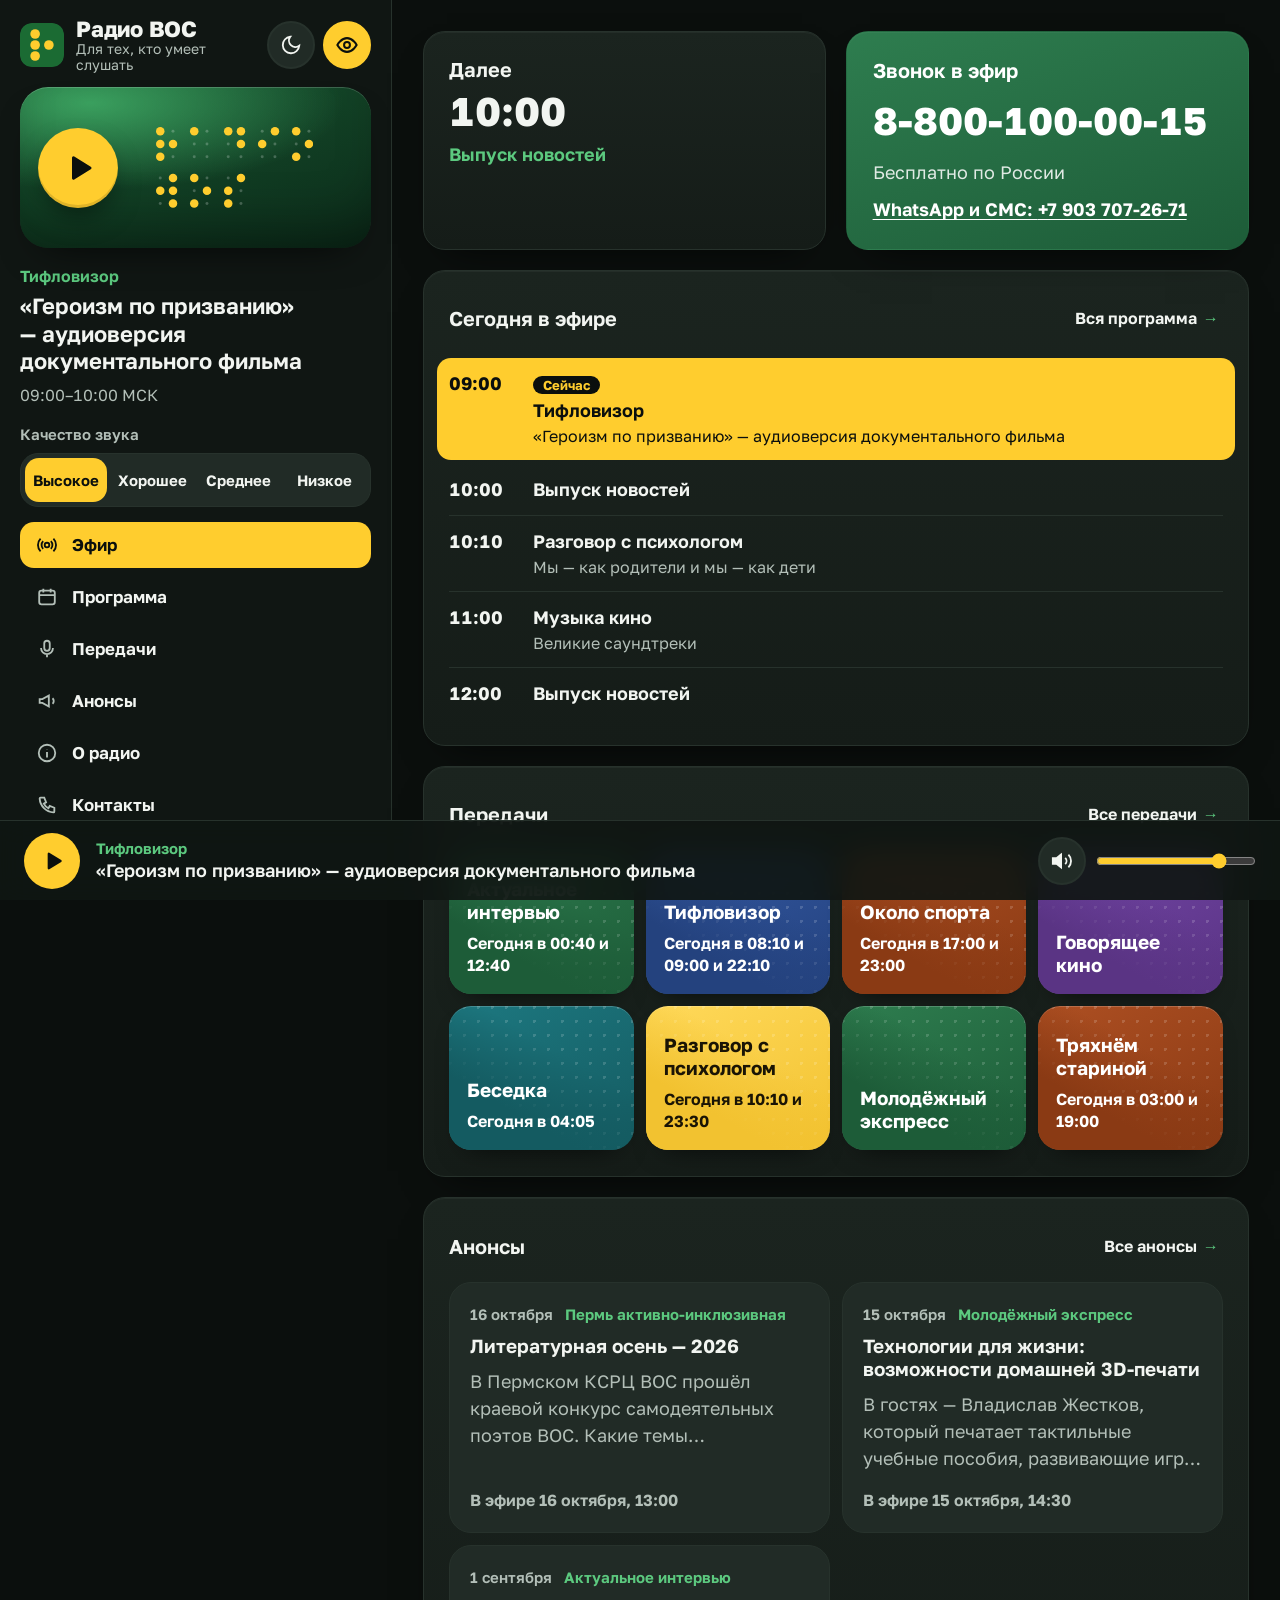
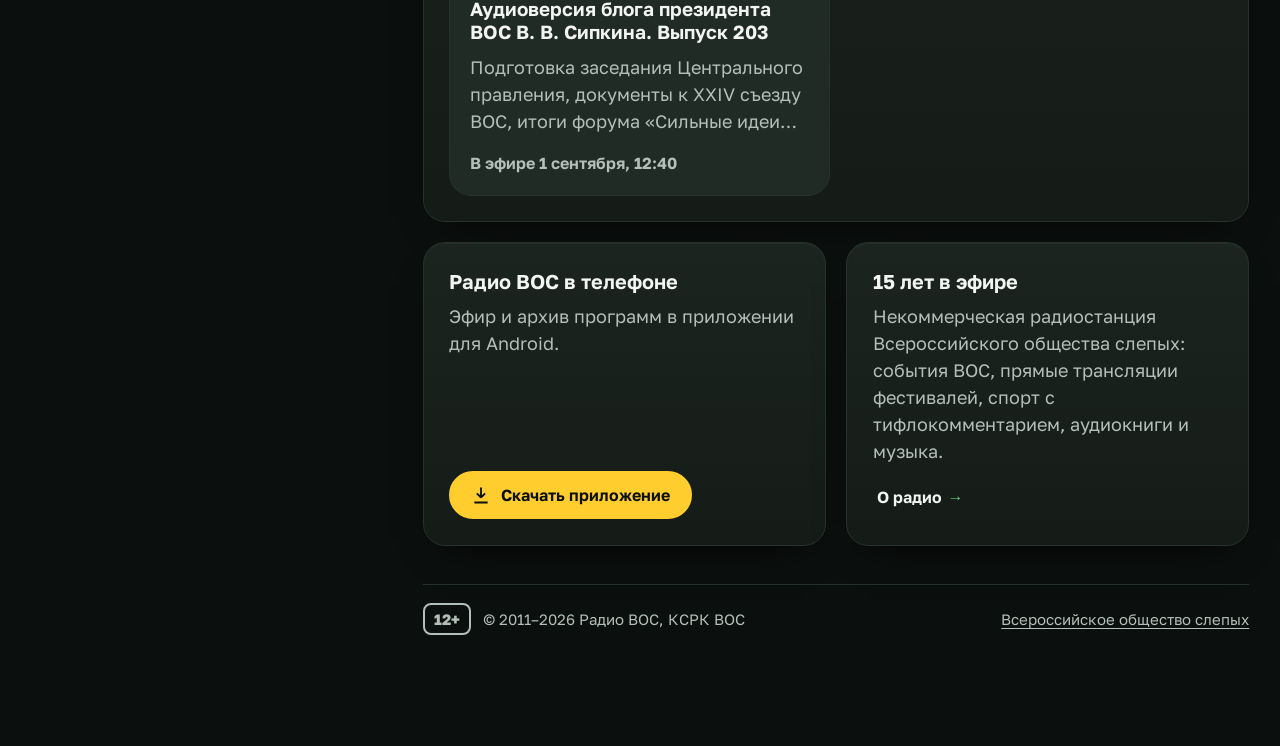
==== index.html @ 0be92104 "Новая концепция: модульная оболочка с постоянным плеером Слева эфир и меню, справа модули раздела, с" ====
<!doctype html>
<html lang="ru">
<head>
  <meta charset="utf-8">
  <meta name="viewport" content="width=device-width, initial-scale=1, viewport-fit=cover">
  <title>Радио ВОС — интернет-радио Всероссийского общества слепых</title>
  <meta name="description" content="Прямой эфир, программа передач и анонсы Радио ВОС — официальной интернет-радиостанции Всероссийского общества слепых.">
  <meta name="theme-color" content="#0b0f0d">
  <link rel="preload" href="assets/fonts/golos-text-cyrillic-wght-normal.woff2" as="font" type="font/woff2" crossorigin>
  <link rel="icon" href="assets/img/favicon.svg" type="image/svg+xml">
  <link rel="stylesheet" href="assets/css/main.css?v=10">
  <script>
    try {
      var s = JSON.parse(localStorage.getItem("vos-a11y") || "{}"), r = document.documentElement;
      if (s.theme) r.dataset.theme = s.theme;
      if (s.on) {
        if (s.scheme) r.dataset.scheme = s.scheme;
        if (s.font) r.dataset.font = s.font;
        r.style.setProperty("--scale", s.scale || 1.25);
        if (s.tracking) r.style.setProperty("--tracking", s.tracking);
        if (s.leading) r.style.setProperty("--leading", s.leading);
      }
    } catch (e) {}
  </script>
</head>
<body>
  <a class="skip-link" href="#player">К плееру</a>
  <a class="skip-link" href="#content">К содержанию</a>

  <!-- ============ Версия для слабовидящих ============ -->
  <section class="a11y-panel" id="a11y-panel" aria-label="Настройки для слабовидящих" hidden>
    <div class="a11y-panel__inner">
      <fieldset class="a11y-group">
        <legend>Размер шрифта</legend>
        <div class="a11y-options">
          <label class="a11y-opt"><input type="radio" name="scale" value="1"><span>А</span></label>
          <label class="a11y-opt"><input type="radio" name="scale" value="1.25"><span style="font-size:1.2rem">А+</span></label>
          <label class="a11y-opt"><input type="radio" name="scale" value="1.5"><span style="font-size:1.4rem">А++</span></label>
          <label class="a11y-opt"><input type="radio" name="scale" value="1.8"><span style="font-size:1.6rem">А+++</span></label>
        </div>
      </fieldset>
      <fieldset class="a11y-group">
        <legend>Цвета</legend>
        <div class="a11y-options">
          <label class="a11y-opt"><input type="radio" name="scheme" value="bw" aria-label="Чёрным по белому"><span class="swatch-bw" aria-hidden="true">Ц</span></label>
          <label class="a11y-opt"><input type="radio" name="scheme" value="wb" aria-label="Белым по чёрному"><span class="swatch-wb" aria-hidden="true">Ц</span></label>
          <label class="a11y-opt"><input type="radio" name="scheme" value="blue" aria-label="Тёмно-синим по голубому"><span class="swatch-blue" aria-hidden="true">Ц</span></label>
          <label class="a11y-opt"><input type="radio" name="scheme" value="beige" aria-label="Коричневым по бежевому"><span class="swatch-beige" aria-hidden="true">Ц</span></label>
          <label class="a11y-opt"><input type="radio" name="scheme" value="brown" aria-label="Зелёным по тёмно-коричневому"><span class="swatch-brown" aria-hidden="true">Ц</span></label>
        </div>
      </fieldset>
      <fieldset class="a11y-group">
        <legend>Между буквами</legend>
        <div class="a11y-options">
          <label class="a11y-opt"><input type="radio" name="tracking" value="0"><span>Обычно</span></label>
          <label class="a11y-opt"><input type="radio" name="tracking" value="0.05em"><span>Шире</span></label>
          <label class="a11y-opt"><input type="radio" name="tracking" value="0.12em"><span>Широко</span></label>
        </div>
      </fieldset>
      <fieldset class="a11y-group">
        <legend>Между строками</legend>
        <div class="a11y-options">
          <label class="a11y-opt"><input type="radio" name="leading" value="1.5"><span>Обычно</span></label>
          <label class="a11y-opt"><input type="radio" name="leading" value="1.8"><span>Шире</span></label>
          <label class="a11y-opt"><input type="radio" name="leading" value="2.1"><span>Широко</span></label>
        </div>
      </fieldset>
      <fieldset class="a11y-group">
        <legend>Шрифт</legend>
        <div class="a11y-options">
          <label class="a11y-opt"><input type="radio" name="font" value="sans"><span>Без засечек</span></label>
          <label class="a11y-opt"><input type="radio" name="font" value="serif"><span style="font-family:var(--font-serif)">С засечками</span></label>
        </div>
      </fieldset>
      <fieldset class="a11y-group" id="speech-group">
        <legend>Озвучка</legend>
        <div class="a11y-options">
          <label class="a11y-opt"><input type="radio" name="speech" value="off"><span>Выкл.</span></label>
          <label class="a11y-opt"><input type="radio" name="speech" value="on"><span>Вкл.</span></label>
        </div>
      </fieldset>
      <div class="a11y-group a11y-group--end">
        <button class="btn" type="button" id="a11y-off">Обычная версия</button>
      </div>
    </div>
  </section>

  <div class="app">
   <div class="layout">
    <!-- ============ Левая колонка: эфир и меню ============ -->
    <aside class="side" aria-label="Эфир и разделы">
      <div class="side__top">
        <a class="logo" href="#/" aria-label="Радио ВОС, на главную">
          <img src="assets/img/favicon.svg" alt="" width="40" height="40">
          <span class="logo__text"><b>Радио ВОС</b><small>Для тех, кто умеет слушать</small></span>
        </a>
        <div class="side__tools">
        <button class="icon-btn" type="button" id="theme-toggle" aria-pressed="false" aria-label="Светлая тема">
          <svg viewBox="0 0 24 24" fill="none" stroke="currentColor" stroke-width="2" aria-hidden="true"><path d="M21 12.8A9 9 0 1 1 11.2 3a7 7 0 0 0 9.8 9.8z"/></svg>
        </button>
        <button class="icon-btn icon-btn--accent" type="button" id="a11y-toggle" aria-expanded="false" aria-controls="a11y-panel" aria-label="Версия для слабовидящих">
          <svg viewBox="0 0 24 24" fill="none" stroke="currentColor" stroke-width="2.2" aria-hidden="true"><path d="M1.5 12S5.5 4.5 12 4.5 22.5 12 22.5 12 18.5 19.5 12 19.5 1.5 12 1.5 12z"/><circle cx="12" cy="12" r="3.2"/></svg>
        </button>
        </div>
      </div>

      <section class="onair" id="player" aria-labelledby="onair-title" tabindex="-1">
        <h2 class="visually-hidden" id="onair-title">Прямой эфир</h2>
        <div class="cover" id="cover">
          <svg class="cover__dots" viewBox="0 0 148 76" aria-hidden="true">
            <g><circle cx="4" cy="4" r="4" style="--i:0"/><circle cx="4" cy="16" r="4" style="--i:1"/><circle cx="4" cy="28" r="4" style="--i:2"/><circle cx="16" cy="4" r="1.4" class="off"/><circle cx="16" cy="16" r="4" style="--i:3"/><circle cx="16" cy="28" r="1.4" class="off"/><circle cx="36" cy="4" r="4" style="--i:4"/><circle cx="36" cy="16" r="1.4" class="off"/><circle cx="36" cy="28" r="1.4" class="off"/><circle cx="48" cy="4" r="1.4" class="off"/><circle cx="48" cy="16" r="1.4" class="off"/><circle cx="48" cy="28" r="1.4" class="off"/><circle cx="68" cy="4" r="4" style="--i:5"/><circle cx="68" cy="16" r="1.4" class="off"/><circle cx="68" cy="28" r="1.4" class="off"/><circle cx="80" cy="4" r="4" style="--i:6"/><circle cx="80" cy="16" r="4" style="--i:7"/><circle cx="80" cy="28" r="1.4" class="off"/><circle cx="100" cy="4" r="1.4" class="off"/><circle cx="100" cy="16" r="4" style="--i:8"/><circle cx="100" cy="28" r="1.4" class="off"/><circle cx="112" cy="4" r="4" style="--i:9"/><circle cx="112" cy="16" r="1.4" class="off"/><circle cx="112" cy="28" r="1.4" class="off"/><circle cx="132" cy="4" r="4" style="--i:10"/><circle cx="132" cy="16" r="1.4" class="off"/><circle cx="132" cy="28" r="4" style="--i:11"/><circle cx="144" cy="4" r="1.4" class="off"/><circle cx="144" cy="16" r="4" style="--i:12"/><circle cx="144" cy="28" r="1.4" class="off"/></g>
            <g transform="translate(0 44)"><circle cx="4" cy="4" r="1.4" class="off"/><circle cx="4" cy="16" r="4" style="--i:13"/><circle cx="4" cy="28" r="1.4" class="off"/><circle cx="16" cy="4" r="4" style="--i:14"/><circle cx="16" cy="16" r="4" style="--i:15"/><circle cx="16" cy="28" r="4" style="--i:16"/><circle cx="36" cy="4" r="4" style="--i:17"/><circle cx="36" cy="16" r="1.4" class="off"/><circle cx="36" cy="28" r="4" style="--i:18"/><circle cx="48" cy="4" r="1.4" class="off"/><circle cx="48" cy="16" r="4" style="--i:19"/><circle cx="48" cy="28" r="1.4" class="off"/><circle cx="68" cy="4" r="1.4" class="off"/><circle cx="68" cy="16" r="4" style="--i:20"/><circle cx="68" cy="28" r="4" style="--i:21"/><circle cx="80" cy="4" r="4" style="--i:22"/><circle cx="80" cy="16" r="1.4" class="off"/><circle cx="80" cy="28" r="1.4" class="off"/></g>
          </svg>
          <button class="play play--big" type="button" data-play aria-pressed="false">
            <svg class="i-play" viewBox="0 0 24 24" fill="currentColor" aria-hidden="true"><path d="M8 5.2v13.6a1 1 0 0 0 1.5.86l11-6.8a1 1 0 0 0 0-1.72l-11-6.8A1 1 0 0 0 8 5.2z"/></svg>
            <svg class="i-pause" viewBox="0 0 24 24" fill="currentColor" aria-hidden="true"><rect x="5.5" y="4.5" width="4.5" height="15" rx="1.4"/><rect x="14" y="4.5" width="4.5" height="15" rx="1.4"/></svg>
            <span class="visually-hidden" data-play-label>Слушать эфир</span>
          </button>
        </div>

        <div class="now">
          <p class="now__show" id="now-show">Радио ВОС</p>
          <p class="now__title" id="now-title">Прямой эфир</p>
          <p class="now__time"><time id="now-time"></time></p>
        </div>

        <fieldset class="quality">
          <legend>Качество звука</legend>
          <div class="segmented">
            <label><input type="radio" name="quality" value="radiovos-128" checked><span>Высокое</span></label>
            <label><input type="radio" name="quality" value="radiovos-96"><span>Хорошее</span></label>
            <label><input type="radio" name="quality" value="radiovos-64"><span>Среднее</span></label>
            <label><input type="radio" name="quality" value="radiovos-32"><span>Низкое</span></label>
          </div>
        </fieldset>
      </section>

      <nav class="menu" aria-label="Разделы сайта">
        <ul>
          <li><a href="#/" data-route="">
            <svg viewBox="0 0 24 24" fill="none" stroke="currentColor" stroke-width="2" aria-hidden="true"><circle cx="12" cy="12" r="2.5"/><path d="M7.8 16.2a6 6 0 0 1 0-8.4M16.2 7.8a6 6 0 0 1 0 8.4M5 19a10 10 0 0 1 0-14M19 5a10 10 0 0 1 0 14"/></svg>Эфир</a></li>
          <li><a href="#/programma" data-route="programma">
            <svg viewBox="0 0 24 24" fill="none" stroke="currentColor" stroke-width="2" aria-hidden="true"><rect x="3.5" y="5" width="17" height="15" rx="2.5"/><path d="M3.5 10h17M8 3v4M16 3v4"/></svg>Программа</a></li>
          <li><a href="#/peredachi" data-route="peredachi">
            <svg viewBox="0 0 24 24" fill="none" stroke="currentColor" stroke-width="2" aria-hidden="true"><rect x="9" y="3" width="6" height="11" rx="3"/><path d="M5.5 11a6.5 6.5 0 0 0 13 0M12 17.5V21"/></svg>Передачи</a></li>
          <li><a href="#/anonsy" data-route="anonsy">
            <svg viewBox="0 0 24 24" fill="none" stroke="currentColor" stroke-width="2" aria-hidden="true"><path d="M4 10v4h3l7 4V6L7 10H4zM18 9a4 4 0 0 1 0 6"/></svg>Анонсы</a></li>
          <li><a href="#/o-radio" data-route="o-radio">
            <svg viewBox="0 0 24 24" fill="none" stroke="currentColor" stroke-width="2" aria-hidden="true"><circle cx="12" cy="12" r="9"/><path d="M12 11v6M12 7.5v.5"/></svg>О радио</a></li>
          <li><a href="#/kontakty" data-route="kontakty">
            <svg viewBox="0 0 24 24" fill="none" stroke="currentColor" stroke-width="2" aria-hidden="true"><path d="M5 4h4l2 5-2.5 1.5a11 11 0 0 0 5 5L15 13l5 2v4a1 1 0 0 1-1 1A16 16 0 0 1 4 5a1 1 0 0 1 1-1z"/></svg>Контакты</a></li>
        </ul>
      </nav>

    </aside>

    <!-- ============ Правая часть: модули ============ -->
    <main class="content" id="content" tabindex="-1">

      <!-- Эфир -->
      <section class="view" data-view="" aria-labelledby="v-home">
        <h1 class="visually-hidden" id="v-home" tabindex="-1">Радио ВОС — интернет-радио Всероссийского общества слепых</h1>
        <div class="grid">
          <section class="mod mod--next" aria-labelledby="m-next">
            <h2 id="m-next">Далее</h2>
            <p class="next__time"><time id="next-time"></time></p>
            <p class="next__show" id="next-show"></p>
            <p class="next__title" id="next-title"></p>
          </section>

          <section class="mod mod--call" aria-labelledby="m-call">
            <h2 id="m-call">Звонок в эфир</h2>
            <a class="call__phone" href="tel:88001000015">8-800-100-00-15</a>
            <p>Бесплатно по России</p>
            <a class="call__wa" href="https://wa.me/79037072671">WhatsApp и СМС: <span class="nw">+7 903 707-26-71</span></a>
          </section>

          <section class="mod mod--today" aria-labelledby="m-today">
            <div class="mod__head">
              <h2 id="m-today">Сегодня в эфире</h2>
              <a class="more" href="#/programma">Вся программа</a>
            </div>
            <ol class="slots" id="today-list"></ol>
          </section>

          <section class="mod mod--wide" aria-labelledby="m-shows">
            <div class="mod__head">
              <h2 id="m-shows">Передачи</h2>
              <a class="more" href="#/peredachi">Все передачи</a>
            </div>
            <ul class="tiles" data-shows="8"></ul>
          </section>

          <section class="mod mod--wide" aria-labelledby="m-news">
            <div class="mod__head">
              <h2 id="m-news">Анонсы</h2>
              <a class="more" href="#/anonsy">Все анонсы</a>
            </div>
            <ul class="cards" data-news="3"></ul>
          </section>

          <section class="mod mod--app" aria-labelledby="m-app">
            <h2 id="m-app">Радио ВОС в телефоне</h2>
            <p>Эфир и архив программ в приложении для Android.</p>
            <a class="btn btn--accent" href="https://radiovos.ru/download/radiovos.apk" download>
              <svg viewBox="0 0 24 24" fill="none" stroke="currentColor" stroke-width="2.2" aria-hidden="true"><path d="M12 3v12m0 0 5-5m-5 5-5-5M4 21h16"/></svg>Скачать приложение</a>
          </section>

          <section class="mod mod--about" aria-labelledby="m-about">
            <h2 id="m-about">15 лет в эфире</h2>
            <p>Некоммерческая радиостанция Всероссийского общества слепых: события ВОС, прямые трансляции фестивалей, спорт с тифлокомментарием, аудиокниги и музыка.</p>
            <a class="more" href="#/o-radio">О радио</a>
          </section>
        </div>
      </section>

      <!-- Программа -->
      <section class="view" data-view="programma" aria-labelledby="v-prog" hidden>
        <div class="view__head">
          <h1 id="v-prog" tabindex="-1">Программа передач</h1>
          <p class="view__sub" id="prog-date"></p>
        </div>
        <div class="mod">
          <ol class="slots slots--full" id="full-list"></ol>
        </div>
      </section>

      <!-- Передачи -->
      <section class="view" data-view="peredachi" aria-labelledby="v-shows" hidden>
        <div class="view__head">
          <h1 id="v-shows" tabindex="-1">Передачи</h1>
        </div>
        <ul class="tiles tiles--full" data-shows="all"></ul>
      </section>

      <!-- Анонсы -->
      <section class="view" data-view="anonsy" aria-labelledby="v-news" hidden>
        <div class="view__head">
          <h1 id="v-news" tabindex="-1">Анонсы</h1>
        </div>
        <ul class="cards cards--full" data-news="all"></ul>
      </section>

      <!-- О радио -->
      <section class="view" data-view="o-radio" aria-labelledby="v-about" hidden>
        <div class="view__head">
          <h1 id="v-about" tabindex="-1">О радио</h1>
        </div>
        <div class="grid">
          <section class="mod mod--wide mod--lead" aria-labelledby="a-who">
            <h2 id="a-who">Для тех, кто умеет слушать</h2>
            <p>«Радио ВОС» — некоммерческая интернет-радиостанция Всероссийского общества слепых. Учредители — Общероссийская общественная организация инвалидов «Всероссийское ордена Трудового Красного Знамени общество слепых» и Культурно-спортивный реабилитационный комплекс ВОС.</p>
          </section>
          <section class="mod" aria-labelledby="a-1">
            <h2 id="a-1">События ВОС</h2>
            <p>Заседания Центрального правления и Совета директоров, реабилитационные форумы, еженедельные интервью с президентом ВОС В. В. Сипкиным и вице-президентами.</p>
          </section>
          <section class="mod" aria-labelledby="a-2">
            <h2 id="a-2">Прямые трансляции</h2>
            <p>Фестивали «Дары вдохновения» и «Гармония звука», Кубок «КИСИ», «Творческая ярмарка», бизнес-марафон «12 стульев», фестиваль театров «Пространство равных возможностей».</p>
          </section>
          <section class="mod" aria-labelledby="a-3">
            <h2 id="a-3">Спорт с тифлокомментарием</h2>
            <p>Футбольные и хоккейные матчи, Парад Победы с Красной площади, тематические дни к государственным праздникам.</p>
          </section>
          <section class="mod" aria-labelledby="a-team">
            <h2 id="a-team">Редакция</h2>
            <dl class="team">
              <dt>Марина Сухарькова</dt><dd>главный редактор</dd>
              <dt>Виктория Самойлова</dt><dd>программный директор</dd>
              <dt>Николай Куневич</dt><dd>заместитель главного редактора</dd>
              <dt>Антон Агишев</dt><dd>редактор информационных программ</dd>
            </dl>
          </section>
          <section class="mod" aria-labelledby="a-legal">
            <h2 id="a-legal">Сведения о СМИ</h2>
            <p><span class="age">12+</span></p>
            <p>Свидетельство Роскомнадзора Эл № ФС77-46389 от 31.08.2011</p>
          </section>
        </div>
      </section>

      <!-- Контакты -->
      <section class="view" data-view="kontakty" aria-labelledby="v-contacts" hidden>
        <div class="view__head">
          <h1 id="v-contacts" tabindex="-1">Контакты</h1>
        </div>
        <div class="grid">
          <section class="mod mod--call" aria-labelledby="c-air">
            <h2 id="c-air">Прямой эфир</h2>
            <a class="call__phone" href="tel:88001000015">8-800-100-00-15</a>
            <p>Бесплатно по России</p>
            <a class="call__wa" href="https://wa.me/79037072671">WhatsApp и СМС: <span class="nw">+7 903 707-26-71</span></a>
          </section>
          <section class="mod" aria-labelledby="c-office">
            <h2 id="c-office">Редакция</h2>
            <dl class="team">
              <dt><a href="tel:84999433601">8 (499) 943-36-01</a></dt><dd>телефон редакции</dd>
              <dt><a href="mailto:radio@radiovos.ru">radio@radiovos.ru</a></dt><dd>письма и музыкальные заявки</dd>
              <dt><a href="mailto:novosti@radiovos.ru">novosti@radiovos.ru</a></dt><dd>информационные программы</dd>
              <dt><a href="https://vk.com/radiovos">vk.com/radiovos</a></dt><dd>сообщество во ВКонтакте</dd>
            </dl>
          </section>
          <section class="mod mod--wide" aria-labelledby="c-addr">
            <h2 id="c-addr">Как добраться</h2>
            <address>125252, Москва, ул. Куусинена, 19а, здание КСРК ВОС</address>
            <p>Метро «Полежаевская», МЦК «Зорге». От метро «Полежаевская» и «Сокол» — троллейбусы 43, 65, 86, автобус 48 до остановки «Центральный Дом культуры ВОС».</p>
          </section>
        </div>
      </section>

      <footer class="foot">
        <p><span class="age">12+</span> © 2011–2026 Радио ВОС, КСРК ВОС</p>
        <p><a href="https://vos.org.ru">Всероссийское общество слепых</a></p>
      </footer>
    </main>
   </div>
  </div>

  <!-- ============ Нижний плеер ============ -->
  <div class="bar" role="region" aria-label="Плеер">
    <button class="play play--small" type="button" data-play aria-pressed="false">
      <svg class="i-play" viewBox="0 0 24 24" fill="currentColor" aria-hidden="true"><path d="M8 5.2v13.6a1 1 0 0 0 1.5.86l11-6.8a1 1 0 0 0 0-1.72l-11-6.8A1 1 0 0 0 8 5.2z"/></svg>
      <svg class="i-pause" viewBox="0 0 24 24" fill="currentColor" aria-hidden="true"><rect x="5.5" y="4.5" width="4.5" height="15" rx="1.4"/><rect x="14" y="4.5" width="4.5" height="15" rx="1.4"/></svg>
      <span class="visually-hidden" data-play-label>Слушать эфир</span>
    </button>
    <div class="bar__now" aria-hidden="true">
      <span class="bar__show" id="bar-show">Радио ВОС</span>
      <span class="bar__title" id="bar-title">Прямой эфир</span>
    </div>
    <div class="bar__vol">
      <button class="icon-btn" type="button" id="mute" aria-pressed="false" aria-label="Выключить звук">
        <svg class="i-vol" viewBox="0 0 24 24" fill="none" stroke="currentColor" stroke-width="2" aria-hidden="true"><path d="M11 5 6 9H2v6h4l5 4V5z" fill="currentColor"/><path d="M15.5 8.5a5 5 0 0 1 0 7M19 5a10 10 0 0 1 0 14"/></svg>
        <svg class="i-muted" viewBox="0 0 24 24" fill="none" stroke="currentColor" stroke-width="2" aria-hidden="true"><path d="M11 5 6 9H2v6h4l5 4V5z" fill="currentColor"/><path d="m23 9-6 6M17 9l6 6"/></svg>
      </button>
      <input type="range" id="volume" min="0" max="100" step="5" value="80" aria-label="Громкость" aria-valuetext="80 процентов">
    </div>
  </div>

  <div class="visually-hidden" id="sr-status" role="status" aria-live="polite"></div>
  <div class="toast" id="toast" role="alert" hidden></div>

  <script src="assets/js/data.js?v=10"></script>
  <script src="assets/js/main.js?v=10"></script>
</body>
</html>
---- assets/css/main.css ----
/* =========================================================
   Радио ВОС
   Модульная оболочка: слева эфир и меню, справа модули раздела,
   снизу постоянный плеер. Цвета и размеры — только через переменные.
   ========================================================= */

@font-face {
  font-family: "Golos Text";
  src: url("../fonts/golos-text-cyrillic-wght-normal.woff2") format("woff2");
  font-weight: 400 900;
  font-display: swap;
  unicode-range: U+0301, U+0400-045F, U+0490-0491, U+04B0-04B1, U+2116;
}
@font-face {
  font-family: "Golos Text";
  src: url("../fonts/golos-text-latin-wght-normal.woff2") format("woff2");
  font-weight: 400 900;
  font-display: swap;
  unicode-range: U+0000-00FF, U+0131, U+0152-0153, U+02BB-02BC, U+02C6, U+02DA, U+02DC, U+2000-206F, U+20AC, U+2122, U+2191, U+2193, U+2212, U+2215, U+FEFF, U+FFFD;
}

/* ---------- Тёмная тема (по умолчанию) ---------- */
:root {
  --font-sans: "Golos Text", "Segoe UI", Roboto, Arial, sans-serif;
  --font-serif: "PT Serif", Georgia, "Times New Roman", serif;
  --font: var(--font-sans);
  --scale: 1;
  --tracking: 0;
  --leading: 1.5;

  --bg: #0b0f0d;
  --side: #101613;
  --surface: #151c18;
  --surface-hi: #1b241f;
  --surface-2: #212b26;
  --text: #f2f5f1;
  --muted: #b3bfb8;          /* 9:1 на --surface */
  --line: #27322c;
  --brand: #5cc97f;
  --accent: #ffcd2e;
  --accent-ink: #0b0f0d;
  --focus: #ffcd2e;
  --shadow: 0 1px 0 rgba(255, 255, 255, .04) inset, 0 18px 40px -24px rgba(0, 0, 0, .9);
  --cover-a: #3a9f5e;
  --cover-b: #17532f;
  --cover-c: #0c2c1a;
  --dot-on: #ffcd2e;
  --dot-off: rgba(255, 255, 255, .22);

  --tile-ink: #ffffff;
  --t-green: #1d5c38;  --t-green-hi: #2e7d4f;
  --t-blue:  #24427e;  --t-blue-hi:  #3459a3;
  --t-rust:  #8a3a14;  --t-rust-hi:  #ad4f22;
  --t-plum:  #5a3484;  --t-plum-hi:  #7446a8;
  --t-teal:  #145b61;  --t-teal-hi:  #1d7880;
  --t-sun:   #f2c230;  --t-sun-hi:   #ffd95a;  --t-sun-ink: #1a1405;

  --r-lg: 28px;
  --r: 22px;
  --r-sm: 14px;
  --gap: clamp(14px, 1.6vw, 20px);
  --bar-h: 80px;

  color-scheme: dark;
}

/* ---------- Светлая тема ---------- */
:root[data-theme="light"]:not([data-scheme]) {
  --bg: #efeee6;
  --side: #fbfbf7;
  --surface: #ffffff;
  --surface-hi: #ffffff;
  --surface-2: #eef0e8;
  --text: #101713;
  --muted: #3d4a42;
  --line: #d6d9ce;
  --brand: #1b6b33;
  --focus: #0b57d0;
  --shadow: 0 1px 2px rgba(16, 23, 19, .05), 0 16px 36px -22px rgba(16, 23, 19, .35);
  --dot-off: rgba(255, 255, 255, .3);
  color-scheme: light;
}

/* ---------- Схемы для слабовидящих: два цвета на всё ---------- */
:root[data-scheme] {
  --side: var(--bg);
  --surface: var(--bg);
  --surface-hi: var(--bg);
  --surface-2: var(--bg);
  --muted: var(--text);
  --line: var(--text);
  --brand: var(--text);
  --accent: var(--text);
  --accent-ink: var(--bg);
  --focus: var(--text);
  --shadow: none;
  --cover-a: var(--bg); --cover-b: var(--bg); --cover-c: var(--bg);
  --dot-on: var(--text);
  --dot-off: var(--text);
  --tile-ink: var(--text);
}
:root[data-scheme="bw"]    { --bg: #ffffff; --text: #000000; color-scheme: light; }
:root[data-scheme="wb"]    { --bg: #000000; --text: #ffffff; color-scheme: dark; }
:root[data-scheme="blue"]  { --bg: #9dd1ff; --text: #063462; color-scheme: light; }
:root[data-scheme="beige"] { --bg: #f7f3d6; --text: #4d4b43; color-scheme: light; }
:root[data-scheme="brown"] { --bg: #3b2716; --text: #a9e44d; color-scheme: dark; }
:root[data-font="serif"]   { --font: var(--font-serif); }

/* =========================================================
   База
   ========================================================= */
*, *::before, *::after { box-sizing: border-box; }
[hidden] { display: none !important; }

html {
  font-size: calc(100% * var(--scale));
  -webkit-text-size-adjust: 100%;
}
body {
  margin: 0;
  min-height: 100dvh;
  padding-bottom: calc(var(--bar-h) + env(safe-area-inset-bottom));
  background: var(--bg);
  color: var(--text);
  font-family: var(--font);
  font-size: 1.125rem;
  line-height: var(--leading);
  letter-spacing: var(--tracking);
  -webkit-font-smoothing: antialiased;
}
h1, h2, h3 { margin: 0; line-height: 1.2; font-weight: 650; letter-spacing: calc(var(--tracking) - .01em); }
p { margin: 0; }
a { color: inherit; text-underline-offset: .18em; text-decoration-thickness: .08em; }
img, svg { display: block; max-width: 100%; }
button, input { font: inherit; color: inherit; letter-spacing: inherit; }

:focus-visible { outline: 3px solid var(--focus); outline-offset: 3px; border-radius: 8px; }

.visually-hidden {
  position: absolute !important;
  width: 1px; height: 1px; margin: -1px; padding: 0; border: 0;
  overflow: hidden; clip: rect(0 0 0 0); white-space: nowrap;
}

.skip-link {
  position: fixed;
  left: 16px; top: -100px;
  z-index: 100;
  padding: 14px 20px;
  border-radius: var(--r-sm);
  background: var(--accent);
  color: var(--accent-ink);
  font-weight: 700;
  text-decoration: none;
}
.skip-link:focus { top: 16px; }

/* ---------- Кнопки ---------- */
.btn {
  display: inline-flex;
  align-items: center;
  justify-content: center;
  gap: 10px;
  min-height: 48px;
  padding: 0 20px;
  border: 2px solid var(--line);
  border-radius: 999px;
  background: var(--surface-2);
  font-size: 1rem;
  font-weight: 650;
  text-decoration: none;
  cursor: pointer;
}
.btn:hover { border-color: var(--text); }
.btn svg { width: 20px; height: 20px; flex: none; }
.btn--accent { background: var(--accent); border-color: var(--accent); color: var(--accent-ink); }
.btn--quiet { background: transparent; border-color: transparent; color: var(--muted); padding: 0 12px; }
.btn--quiet:hover { color: var(--text); border-color: var(--line); }

.icon-btn {
  display: inline-grid;
  place-items: center;
  width: 48px; height: 48px;
  flex: none;
  border: 2px solid var(--line);
  border-radius: 50%;
  background: var(--surface-2);
  cursor: pointer;
}
.icon-btn:hover { border-color: var(--text); }
.icon-btn svg { width: 22px; height: 22px; }
.icon-btn--accent { background: var(--accent); border-color: var(--accent); color: var(--accent-ink); }
.icon-btn .i-muted { display: none; }
.icon-btn[aria-pressed="true"] .i-vol { display: none; }
.icon-btn[aria-pressed="true"] .i-muted { display: block; }

/* =========================================================
   Панель для слабовидящих
   ========================================================= */
.a11y-panel { background: var(--surface-2); border-bottom: 2px solid var(--line); }
.a11y-panel__inner {
  display: flex;
  flex-wrap: wrap;
  align-items: flex-end;
  gap: 18px 28px;
  padding: 18px clamp(16px, 2.4vw, 32px);
}
.a11y-group { border: 0; margin: 0; padding: 0; min-width: 0; }
.a11y-group legend { padding: 0; margin-bottom: 8px; font-size: 1rem; font-weight: 650; }
.a11y-group--end { margin-left: auto; }
.a11y-options { display: flex; flex-wrap: wrap; gap: 8px; }
.a11y-opt { position: relative; display: inline-flex; }
.a11y-opt input { position: absolute; inset: 0; margin: 0; opacity: 0; cursor: pointer; }
.a11y-opt > span {
  display: inline-flex;
  align-items: center;
  justify-content: center;
  min-width: 48px;
  min-height: 48px;
  padding: 0 14px;
  border: 2px solid var(--line);
  border-radius: var(--r-sm);
  background: var(--surface);
  font-size: 1rem;
  font-weight: 650;
  pointer-events: none;
}
.a11y-opt input:checked + span { border-color: var(--text); box-shadow: inset 0 0 0 2px var(--text); }
.a11y-opt input:focus-visible + span { outline: 3px solid var(--focus); outline-offset: 3px; }
.swatch-bw    { background: #fff !important; color: #000 !important; border-color: #000 !important; }
.swatch-wb    { background: #000 !important; color: #fff !important; border-color: #000 !important; }
.swatch-blue  { background: #9dd1ff !important; color: #063462 !important; border-color: #063462 !important; }
.swatch-beige { background: #f7f3d6 !important; color: #4d4b43 !important; border-color: #4d4b43 !important; }
.swatch-brown { background: #3b2716 !important; color: #a9e44d !important; border-color: #3b2716 !important; }
.a11y-opt span[aria-hidden] { font-size: 1.25rem; font-weight: 750; }

/* =========================================================
   Оболочка
   ========================================================= */
.app { container: app / inline-size; }
.layout { display: grid; grid-template-columns: minmax(0, 1fr); }

.side {
  display: flex;
  flex-direction: column;
  gap: 14px;
  padding: 16px clamp(16px, 2vw, 20px) 16px;
  background: var(--side);
  border-bottom: 1px solid var(--line);
}

@container app (min-width: 60rem) {
  .layout { grid-template-columns: 24.5rem minmax(0, 1fr); }
  .side {
    position: sticky;
    top: 0;
    height: calc(100dvh - var(--bar-h));
    overflow-y: auto;
    border-bottom: 0;
    border-right: 1px solid var(--line);
  }
}

.side__top { display: flex; align-items: center; justify-content: space-between; gap: 12px; }
.logo { display: inline-flex; align-items: center; gap: 12px; text-decoration: none; }
.logo img { width: 44px; height: 44px; border-radius: 12px; }
.logo__text { display: grid; line-height: 1.15; }
.logo__text b { font-size: 1.375rem; font-weight: 750; letter-spacing: -.01em; }
.logo__text small { color: var(--muted); font-size: .875rem; }
.logo { min-width: 0; }
.nw { white-space: nowrap; }
:root[data-scheme] .logo img { outline: 2px solid var(--text); }

/* ---------- Модуль эфира ---------- */
.onair { display: grid; gap: 16px; container: onair / inline-size; }
.onair:focus { outline: none; }

.cover {
  position: relative;
  display: grid;
  place-items: center;
  aspect-ratio: 1 / .46;
  border-radius: var(--r-lg);
  background:
    radial-gradient(120% 90% at 20% 10%, var(--cover-a), transparent 60%),
    linear-gradient(160deg, var(--cover-b), var(--cover-c));
  box-shadow: inset 0 1px 0 rgba(255, 255, 255, .14), inset 0 -40px 60px -30px rgba(0, 0, 0, .45), var(--shadow);
  overflow: hidden;
}
:root[data-scheme] .cover { border: 3px solid var(--text); box-shadow: none; }

.cover__dots { width: auto; height: 50%; margin-left: 22%; }
/* Узкий экран: обложка ниже, чтобы эфир и меню помещались сразу */
@container app (max-width: 59.99rem) {
  .cover { aspect-ratio: auto; height: clamp(170px, 34vw, 260px); }
  .cover__dots { width: auto; height: 46%; margin-top: 0; }
}
.cover__dots circle { fill: var(--dot-on); }
.cover__dots .off { fill: var(--dot-off); }
/* Пока играет эфир, точки Брайля загораются волной */
.is-playing .cover__dots circle:not(.off) {
  animation: dot 1.6s ease-in-out infinite;
  animation-delay: calc(var(--i) * 70ms);
}
@keyframes dot {
  0%, 100% { opacity: 1; }
  50% { opacity: .28; }
}

/* ---------- Кнопки воспроизведения ---------- */
.play {
  position: relative;
  display: inline-grid;
  place-items: center;
  border: 0;
  border-radius: 50%;
  background: var(--accent);
  color: var(--accent-ink);
  cursor: pointer;
  transition: transform .15s;
}
.play:hover { filter: brightness(1.06); }
.play:active { filter: brightness(.94); }
.play .i-pause { display: none; }
.play[aria-pressed="true"] .i-play { display: none; }
.play[aria-pressed="true"] .i-pause { display: block; }
.play[data-state="loading"]::after {
  content: "";
  position: absolute;
  inset: -6px;
  border: 3px solid transparent;
  border-top-color: var(--accent);
  border-radius: 50%;
  animation: spin 1s linear infinite;
}
@keyframes spin { to { transform: rotate(360deg); } }

.play--big {
  position: absolute;
  left: 18px; top: 50%;
  width: 80px; height: 80px;
  margin-top: -40px;
  box-shadow: 0 14px 30px -10px rgba(0, 0, 0, .6), inset 0 -3px 0 rgba(0, 0, 0, .12);
}
.play--big svg { width: 36px; height: 36px; }
:root[data-scheme] .play { box-shadow: none; }
:root[data-scheme] .play--big { outline: 3px solid var(--bg); }

.now { display: grid; gap: 4px; }
.now__show { color: var(--brand); font-size: 1rem; font-weight: 650; }
.now__title { font-size: 1.375rem; font-weight: 650; line-height: 1.25; text-wrap: balance; }
.now__time { margin-top: 4px; color: var(--muted); font-size: 1rem; font-variant-numeric: tabular-nums; }

/* ---------- Качество звука ---------- */
.quality { border: 0; margin: 0; padding: 0; min-width: 0; }
.quality legend { padding: 0; margin-bottom: 8px; color: var(--muted); font-size: .9375rem; font-weight: 600; }
.segmented {
  display: grid;
  grid-template-columns: repeat(2, minmax(0, 1fr));
  gap: 4px;
  padding: 4px;
  border-radius: 18px;
  background: var(--surface-2);
  border: 1px solid var(--line);
}
@container onair (min-width: 19.5rem) {
  .segmented { grid-template-columns: repeat(4, minmax(0, 1fr)); }
}
.segmented label { position: relative; }
.segmented input { position: absolute; inset: 0; margin: 0; opacity: 0; cursor: pointer; }
.segmented span {
  display: grid;
  place-items: center;
  min-height: 44px;
  padding: 0 6px;
  border-radius: 14px;
  font-size: .9375rem;
  font-weight: 650;
  pointer-events: none;
}
.segmented input:checked + span { background: var(--accent); color: var(--accent-ink); }
.segmented input:focus-visible + span { outline: 3px solid var(--focus); outline-offset: 2px; }
.segmented label:hover span { box-shadow: inset 0 0 0 2px var(--line); }

/* ---------- Меню ---------- */
.menu ul {
  display: grid;
  gap: 4px;
  grid-template-columns: repeat(auto-fill, minmax(min(100%, 9rem), 1fr));
  gap: 6px;
  margin: 0;
  padding: 0;
  list-style: none;
}
@container app (min-width: 60rem) {
  .menu ul { grid-template-columns: 1fr; }
}
.menu a {
  display: flex;
  align-items: center;
  gap: 14px;
  min-height: 46px;
  padding: 0 16px;
  border-radius: var(--r-sm);
  font-size: 1.0625rem;
  font-weight: 650;
  text-decoration: none;
}
.menu a:hover { background: var(--surface-2); }
.menu svg { width: 22px; height: 22px; flex: none; color: var(--muted); }
.menu a[aria-current="page"] { background: var(--accent); color: var(--accent-ink); }
.menu a[aria-current="page"] svg { color: currentColor; }

.side__tools { display: flex; gap: 8px; }

/* =========================================================
   Правая часть
   ========================================================= */
.content {
  container: content / inline-size;
  min-width: 0;
  padding: clamp(16px, 2.4vw, 32px);
}
.content:focus { outline: none; }
.view:focus { outline: none; }

.view__head { display: grid; gap: 6px; margin: 4px 0 clamp(16px, 2vw, 24px); }
.view__head h1 { font-size: clamp(2rem, 4cqi, 3rem); font-weight: 700; }
.view__head h1:focus { outline: none; }
.view__sub { color: var(--muted); }

/* ---------- Сетка модулей ---------- */
.grid {
  display: grid;
  grid-template-columns: minmax(0, 1fr);
  grid-auto-flow: row dense;
  gap: var(--gap);
}
@container content (min-width: 36rem) {
  .grid { grid-template-columns: repeat(2, minmax(0, 1fr)); }
  .mod--wide, .mod--today { grid-column: 1 / -1; }
}
@container content (min-width: 54rem) {
  .grid { grid-template-columns: repeat(6, minmax(0, 1fr)); }
  .grid > .mod { grid-column: span 2; }
  .grid > .mod--today { grid-column: span 2; grid-row: span 2; }
  .grid > .mod--wide { grid-column: 1 / -1; }
  .grid > .mod--app, .grid > .mod--about { grid-column: span 2; }
}

.mod {
  display: flex;
  flex-direction: column;
  gap: 10px;
  min-width: 0;
  padding: clamp(20px, 2vw, 26px);
  border: 1px solid var(--line);
  border-radius: var(--r);
  background: linear-gradient(180deg, var(--surface-hi), var(--surface));
  box-shadow: var(--shadow);
}
.mod h2 { font-size: 1.25rem; }
.mod p { color: var(--muted); }
.mod__head { display: flex; flex-wrap: wrap; align-items: center; justify-content: space-between; gap: 4px 12px; margin-bottom: 4px; }

.more {
  display: inline-flex;
  align-items: center;
  gap: 6px;
  min-height: 44px;
  padding: 0 4px;
  color: var(--text);
  font-size: 1rem;
  font-weight: 650;
  text-decoration: none;
  white-space: nowrap;
}
.more::after { content: "→" / ""; color: var(--brand); transition: transform .15s; }
.more:hover { text-decoration: underline; }
.more:hover::after { transform: translateX(3px); }
.mod > .more { margin-top: auto; align-self: flex-start; }

/* Далее */
.next__time { color: var(--text) !important; font-size: 2.5rem; font-weight: 750; line-height: 1; font-variant-numeric: tabular-nums; }
.next__show { color: var(--brand) !important; font-weight: 650; }
.next__title { color: var(--text) !important; font-size: 1.125rem; line-height: 1.35; }

/* Звонок */
.mod--call { container-type: inline-size; background: linear-gradient(160deg, var(--t-green-hi), var(--t-green)); border-color: transparent; color: #fff; }
.mod--call p { color: rgba(255, 255, 255, .86); }
.call__phone { font-size: clamp(1.25rem, 11cqi, 2.5rem); font-weight: 750; font-variant-numeric: tabular-nums; text-decoration: none; white-space: nowrap; }
.call__phone:hover { text-decoration: underline; }
.call__wa { margin-top: auto; font-weight: 650; }
:root[data-scheme] .mod--call { container-type: inline-size; background: var(--bg); border-color: var(--text); color: var(--text); }
:root[data-scheme] .mod--call p { color: var(--text); }

/* Приложение */
.mod--app .btn { margin-top: auto; align-self: flex-start; }

/* ---------- Программа ---------- */
.slots { margin: 0; padding: 0; list-style: none; }
.slot {
  display: grid;
  grid-template-columns: 4.25rem minmax(0, 1fr);
  gap: 2px 16px;
  padding: 12px 0;
  border-top: 1px solid var(--line);
}
.slot:first-child { border-top: 0; }
.slot__time { font-weight: 700; font-variant-numeric: tabular-nums; }
.slot__show { color: var(--text) !important; font-weight: 650; }
.slot__title { font-size: 1rem; }
.mod--today .slot__title { display: -webkit-box; -webkit-line-clamp: 2; -webkit-box-orient: vertical; overflow: hidden; }
.slot.is-past { opacity: .72; }
:root[data-scheme] .slot.is-past { opacity: 1; }
.slot.is-now {
  margin: 4px -12px;
  padding: 12px;
  border: 0;
  border-radius: var(--r-sm);
  background: var(--accent);
  color: var(--accent-ink);
}
.slot.is-now + .slot { border-top: 0; }
.slot.is-now .slot__show, .slot.is-now .slot__title { color: var(--accent-ink) !important; }
.slot__now {
  justify-self: start;
  margin-bottom: 2px;
  padding: 1px 10px;
  border-radius: 999px;
  background: var(--accent-ink);
  color: var(--accent);
  font-size: .8125rem;
  font-weight: 700;
}
.slots--full .slot { grid-template-columns: 5.5rem minmax(0, 1fr); padding: 16px 4px; }
.slots--full .slot__time { font-size: 1.25rem; }
.slots--full .slot.is-now { margin-inline: -8px; padding-inline: 12px; }
@container content (max-width: 26rem) {
  .slots--full .slot { grid-template-columns: 1fr; }
}

/* ---------- Плитки передач ---------- */
.tiles {
  display: grid;
  grid-template-columns: repeat(auto-fill, minmax(min(100%, 10.5rem), 1fr));
  gap: 12px;
  margin: 0;
  padding: 0;
  list-style: none;
}
.tiles--full { grid-template-columns: repeat(auto-fill, minmax(min(100%, 16rem), 1fr)); gap: var(--gap); }
.tile {
  --c: var(--t-green); --c-hi: var(--t-green-hi); --ink: var(--tile-ink);
  position: relative;
  display: flex;
  flex-direction: column;
  justify-content: flex-end;
  gap: 8px;
  height: 100%;
  min-height: 9rem;
  padding: 18px;
  border-radius: var(--r);
  background:
    radial-gradient(circle at 1px 1px, rgba(255, 255, 255, .16) 1.6px, transparent 2px) 0 0 / 14px 14px,
    linear-gradient(150deg, var(--c-hi), var(--c));
  color: var(--ink);
  text-decoration: none;
  box-shadow: inset 0 1px 0 rgba(255, 255, 255, .18), 0 14px 28px -18px rgba(0, 0, 0, .8);
  overflow: hidden;
  transition: transform .2s;
}
/* точки — только в верхнем правом углу, как отсылка к Брайлю */
.tile::before {
  content: "";
  position: absolute;
  inset: 0;
  background: linear-gradient(210deg, transparent 35%, var(--c) 70%);
  pointer-events: none;
}
.tile > * { position: relative; }
a.tile:hover { transform: translateY(-3px); }
.tile[data-c="blue"] { --c: var(--t-blue); --c-hi: var(--t-blue-hi); }
.tile[data-c="rust"] { --c: var(--t-rust); --c-hi: var(--t-rust-hi); }
.tile[data-c="plum"] { --c: var(--t-plum); --c-hi: var(--t-plum-hi); }
.tile[data-c="teal"] { --c: var(--t-teal); --c-hi: var(--t-teal-hi); }
.tile[data-c="sun"]  { --c: var(--t-sun);  --c-hi: var(--t-sun-hi); --ink: var(--t-sun-ink); }
.tile h3 { font-size: 1.1875rem; font-weight: 700; text-wrap: balance; }
.mod .tile p, .tile p { color: inherit; font-size: 1rem; line-height: 1.4; }
.tile__when { font-weight: 650; opacity: 1 !important; }
.tiles--full .tile { justify-content: flex-start; min-height: 13rem; padding: 22px; }
.tiles--full .tile h3 { font-size: 1.375rem; margin-bottom: 2px; }
.tiles--full .tile__when { margin-top: auto; }
:root[data-scheme] .tile { background: var(--bg); border: 2px solid var(--text); box-shadow: none; }
:root[data-scheme] .tile::before { display: none; }
:root[data-scheme] .tile[data-c="sun"] { --ink: var(--text); }

/* ---------- Анонсы ---------- */
.cards {
  display: grid;
  grid-template-columns: repeat(auto-fill, minmax(min(100%, 17rem), 1fr));
  gap: 12px;
  margin: 0;
  padding: 0;
  list-style: none;
}
.cards--full { grid-template-columns: repeat(auto-fill, minmax(min(100%, 22rem), 1fr)); gap: var(--gap); }
.card {
  display: flex;
  flex-direction: column;
  gap: 10px;
  height: 100%;
  padding: 20px;
  border-radius: var(--r);
  background: var(--surface-2);
  border: 1px solid var(--line);
}
.cards--full .card { padding: 26px; background: linear-gradient(180deg, var(--surface-hi), var(--surface)); box-shadow: var(--shadow); }
.card__meta { display: flex; flex-wrap: wrap; gap: 2px 12px; font-size: .9375rem; }
.card__meta time { color: var(--muted); font-weight: 600; }
.card__show { color: var(--brand); font-weight: 650; }
.card h3 { font-size: 1.1875rem; text-wrap: balance; }
.cards--full .card h3 { font-size: 1.375rem; }
.card__text { color: var(--muted); display: -webkit-box; -webkit-line-clamp: 3; -webkit-box-orient: vertical; overflow: hidden; }
.cards--full .card__text { display: block; }
.card__air { margin-top: auto; padding-top: 6px; font-size: 1rem; font-weight: 650; }

/* ---------- О радио, контакты ---------- */
.mod--lead { background: linear-gradient(160deg, var(--surface-hi), var(--surface)); }
.mod--lead h2 { font-size: clamp(1.5rem, 3cqi, 2rem); }
.mod--lead p { font-size: 1.25rem; line-height: 1.5; color: var(--text); max-width: 60ch; }
.team { display: grid; gap: 2px; margin: 0; }
.team dt { margin-top: 10px; font-weight: 650; }
.team dt:first-child { margin-top: 0; }
.team dd { margin: 0; color: var(--muted); }
address { font-style: normal; font-weight: 650; font-size: 1.25rem; }
.age {
  display: inline-grid;
  place-items: center;
  min-width: 48px; height: 32px;
  border: 2px solid currentColor;
  border-radius: 8px;
  font-weight: 750;
  font-size: .9375rem;
}

.foot {
  display: flex;
  flex-wrap: wrap;
  justify-content: space-between;
  align-items: center;
  gap: 8px 24px;
  margin-top: clamp(24px, 3vw, 40px);
  padding-top: 18px;
  border-top: 1px solid var(--line);
  color: var(--muted);
  font-size: .9375rem;
}
.foot p { display: inline-flex; align-items: center; gap: 12px; }

/* =========================================================
   Нижний плеер
   ========================================================= */
.bar {
  position: fixed;
  left: 0; right: 0; bottom: 0;
  z-index: 20;
  display: flex;
  align-items: center;
  gap: 16px;
  min-height: var(--bar-h);
  padding: 10px clamp(16px, 2vw, 24px) calc(10px + env(safe-area-inset-bottom));
  background: color-mix(in srgb, var(--side) 92%, transparent);
  border-top: 1px solid var(--line);
  backdrop-filter: blur(14px);
  -webkit-backdrop-filter: blur(14px);
}
:root[data-scheme] .bar { background: var(--bg); border-top: 2px solid var(--text); }
.play--small { width: 56px; height: 56px; flex: none; }
.play--small svg { width: 26px; height: 26px; }
.bar__now { display: grid; min-width: 0; flex: 1; line-height: 1.3; }
.bar__show { color: var(--brand); font-size: .9375rem; font-weight: 650; }
.bar__title { overflow: hidden; text-overflow: ellipsis; white-space: nowrap; font-weight: 600; }
.bar__vol { display: flex; align-items: center; gap: 10px; }
.bar__vol input { width: clamp(90px, 14vw, 160px); height: 44px; margin: 0; accent-color: var(--accent); cursor: pointer; }
@media (max-width: 520px) { .bar__vol input { display: none; } }

/* ---------- Сообщение об ошибке ---------- */
.toast {
  position: fixed;
  left: 50%;
  bottom: calc(var(--bar-h) + 16px);
  z-index: 30;
  transform: translateX(-50%);
  max-width: min(92vw, 30rem);
  padding: 14px 20px;
  border-radius: var(--r-sm);
  background: var(--text);
  color: var(--bg);
  font-weight: 600;
  box-shadow: var(--shadow);
}

.is-speaking { outline: 3px dashed var(--focus) !important; outline-offset: 4px; border-radius: 6px; }

@media (prefers-reduced-motion: reduce) {
  *, *::before, *::after { animation-duration: .001ms !important; animation-iteration-count: 1 !important; transition-duration: .001ms !important; }
}
:root[data-scheme] .is-playing .cover__dots circle { animation: none !important; }
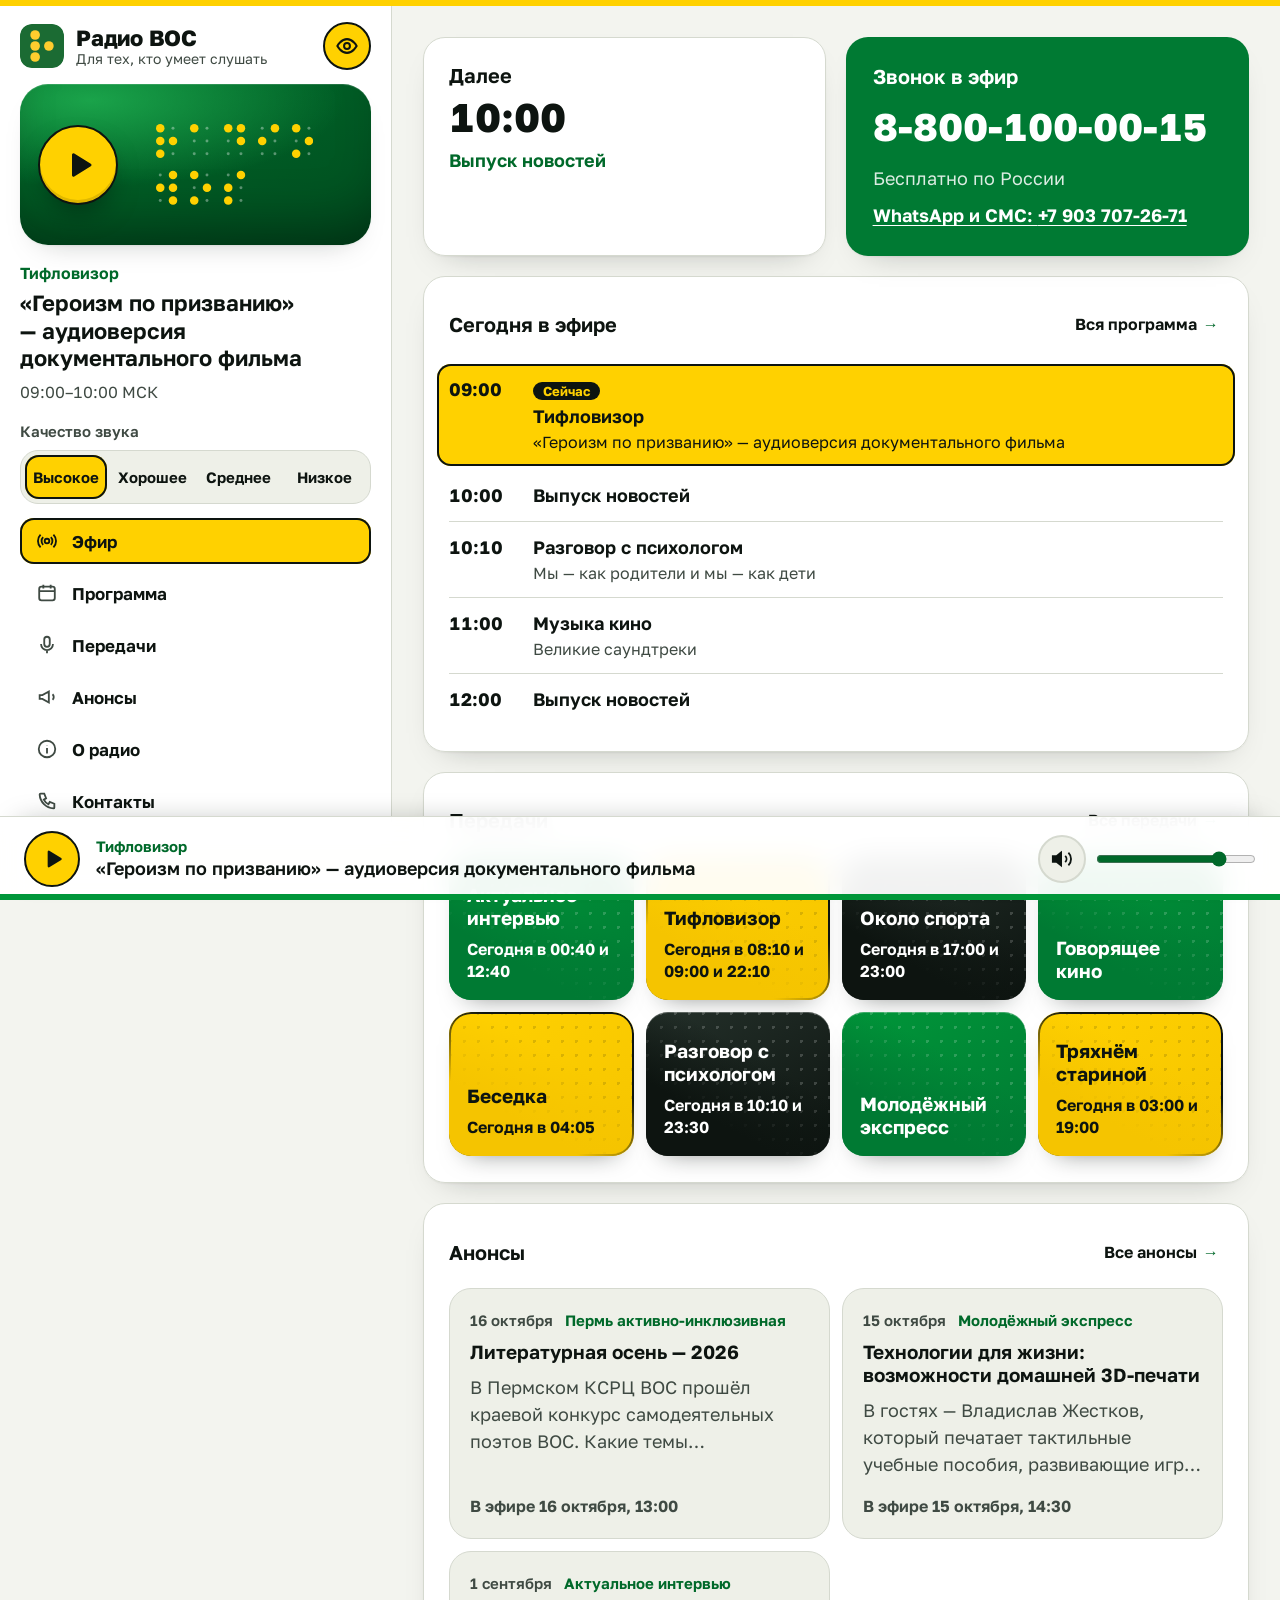
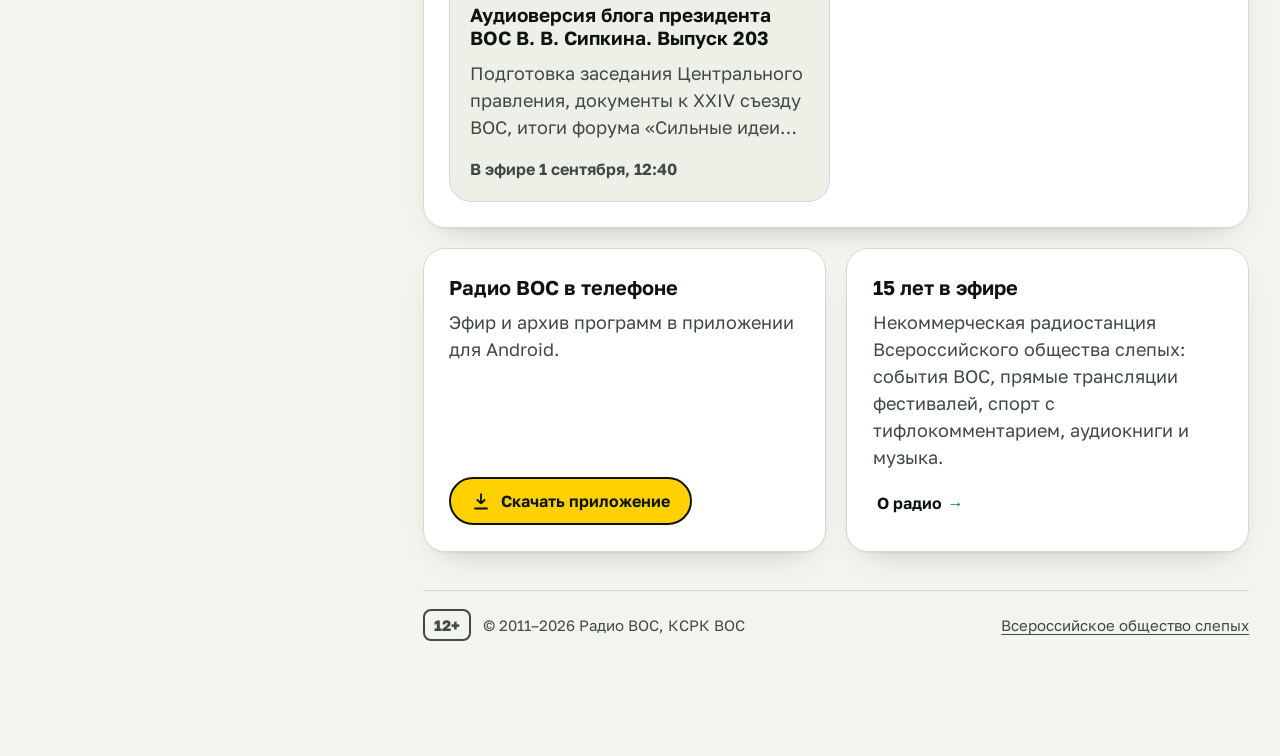
==== commit 6fb30783: "Светлая палитра по флагу ВОС вместо тёмной темы Жёлтая полоса сверху, белое поле, зелёная полоса у п" ====
--- a/index.html
+++ b/index.html
@@ -5,14 +5,13 @@
   <meta name="viewport" content="width=device-width, initial-scale=1, viewport-fit=cover">
   <title>Радио ВОС — интернет-радио Всероссийского общества слепых</title>
   <meta name="description" content="Прямой эфир, программа передач и анонсы Радио ВОС — официальной интернет-радиостанции Всероссийского общества слепых.">
-  <meta name="theme-color" content="#0b0f0d">
+  <meta name="theme-color" content="#ffffff">
   <link rel="preload" href="assets/fonts/golos-text-cyrillic-wght-normal.woff2" as="font" type="font/woff2" crossorigin>
   <link rel="icon" href="assets/img/favicon.svg" type="image/svg+xml">
-  <link rel="stylesheet" href="assets/css/main.css?v=10">
+  <link rel="stylesheet" href="assets/css/main.css?v=11">
   <script>
     try {
       var s = JSON.parse(localStorage.getItem("vos-a11y") || "{}"), r = document.documentElement;
-      if (s.theme) r.dataset.theme = s.theme;
       if (s.on) {
         if (s.scheme) r.dataset.scheme = s.scheme;
         if (s.font) r.dataset.font = s.font;
@@ -95,9 +94,6 @@
           <span class="logo__text"><b>Радио ВОС</b><small>Для тех, кто умеет слушать</small></span>
         </a>
         <div class="side__tools">
-        <button class="icon-btn" type="button" id="theme-toggle" aria-pressed="false" aria-label="Светлая тема">
-          <svg viewBox="0 0 24 24" fill="none" stroke="currentColor" stroke-width="2" aria-hidden="true"><path d="M21 12.8A9 9 0 1 1 11.2 3a7 7 0 0 0 9.8 9.8z"/></svg>
-        </button>
         <button class="icon-btn icon-btn--accent" type="button" id="a11y-toggle" aria-expanded="false" aria-controls="a11y-panel" aria-label="Версия для слабовидящих">
           <svg viewBox="0 0 24 24" fill="none" stroke="currentColor" stroke-width="2.2" aria-hidden="true"><path d="M1.5 12S5.5 4.5 12 4.5 22.5 12 22.5 12 18.5 19.5 12 19.5 1.5 12 1.5 12z"/><circle cx="12" cy="12" r="3.2"/></svg>
         </button>
@@ -340,7 +336,7 @@
   <div class="visually-hidden" id="sr-status" role="status" aria-live="polite"></div>
   <div class="toast" id="toast" role="alert" hidden></div>
 
-  <script src="assets/js/data.js?v=10"></script>
-  <script src="assets/js/main.js?v=10"></script>
+  <script src="assets/js/data.js?v=11"></script>
+  <script src="assets/js/main.js?v=11"></script>
 </body>
 </html>
--- a/assets/css/main.css
+++ b/assets/css/main.css
@@ -19,7 +19,9 @@
   unicode-range: U+0000-00FF, U+0131, U+0152-0153, U+02BB-02BC, U+02C6, U+02DA, U+02DC, U+2000-206F, U+20AC, U+2122, U+2191, U+2193, U+2212, U+2215, U+FEFF, U+FFFD;
 }
 
-/* ---------- Тёмная тема (по умолчанию) ---------- */
+/* ---------- Палитра по флагу ВОС ----------
+   Флаг: жёлтая полоса, белое поле, зелёная полоса.
+   Зелёный Pantone 355 (#009639), жёлтый Pantone 109 (#FFD100).        */
 :root {
   --font-sans: "Golos Text", "Segoe UI", Roboto, Arial, sans-serif;
   --font-serif: "PT Serif", Georgia, "Times New Roman", serif;
@@ -28,56 +30,39 @@
   --tracking: 0;
   --leading: 1.5;
 
-  --bg: #0b0f0d;
-  --side: #101613;
-  --surface: #151c18;
-  --surface-hi: #1b241f;
-  --surface-2: #212b26;
-  --text: #f2f5f1;
-  --muted: #b3bfb8;          /* 9:1 на --surface */
-  --line: #27322c;
-  --brand: #5cc97f;
-  --accent: #ffcd2e;
-  --accent-ink: #0b0f0d;
-  --focus: #ffcd2e;
-  --shadow: 0 1px 0 rgba(255, 255, 255, .04) inset, 0 18px 40px -24px rgba(0, 0, 0, .9);
-  --cover-a: #3a9f5e;
-  --cover-b: #17532f;
-  --cover-c: #0c2c1a;
-  --dot-on: #ffcd2e;
-  --dot-off: rgba(255, 255, 255, .22);
+  --flag-yellow: #ffd100;
+  --flag-green: #009639;
+  --green-deep: #007a33;     /* фон под белый текст, 5.5:1 */
+  --green-ink: #00692a;      /* зелёный текст, 6.2:1 на --bg */
+
+  --bg: #f3f4ef;
+  --side: #ffffff;
+  --surface: #ffffff;
+  --surface-hi: #ffffff;
+  --surface-2: #eef0e8;
+  --text: #0d1410;
+  --muted: #3f4a43;          /* 8.4:1 на --bg */
+  --line: #d5d9cf;
+  --brand: var(--green-ink);
+  --accent: var(--flag-yellow);
+  --accent-ink: #0d1410;
+  --accent-ring: #0d1410;    /* жёлтое на белом не видно по контуру — обводка */
+  --focus: #0b57d0;
+  --shadow: 0 1px 2px rgba(13, 20, 16, .05), 0 14px 32px -22px rgba(13, 20, 16, .35);
+  --cover-a: #1aa34a;
+  --cover-b: #00692a;
+  --cover-c: #004d1f;
+  --dot-on: var(--flag-yellow);
+  --dot-off: rgba(255, 255, 255, .35);
 
   --tile-ink: #ffffff;
-  --t-green: #1d5c38;  --t-green-hi: #2e7d4f;
-  --t-blue:  #24427e;  --t-blue-hi:  #3459a3;
-  --t-rust:  #8a3a14;  --t-rust-hi:  #ad4f22;
-  --t-plum:  #5a3484;  --t-plum-hi:  #7446a8;
-  --t-teal:  #145b61;  --t-teal-hi:  #1d7880;
-  --t-sun:   #f2c230;  --t-sun-hi:   #ffd95a;  --t-sun-ink: #1a1405;
 
   --r-lg: 28px;
   --r: 22px;
   --r-sm: 14px;
   --gap: clamp(14px, 1.6vw, 20px);
-  --bar-h: 80px;
-
-  color-scheme: dark;
-}
-
-/* ---------- Светлая тема ---------- */
-:root[data-theme="light"]:not([data-scheme]) {
-  --bg: #efeee6;
-  --side: #fbfbf7;
-  --surface: #ffffff;
-  --surface-hi: #ffffff;
-  --surface-2: #eef0e8;
-  --text: #101713;
-  --muted: #3d4a42;
-  --line: #d6d9ce;
-  --brand: #1b6b33;
-  --focus: #0b57d0;
-  --shadow: 0 1px 2px rgba(16, 23, 19, .05), 0 16px 36px -22px rgba(16, 23, 19, .35);
-  --dot-off: rgba(255, 255, 255, .3);
+  --bar-h: 84px;
+
   color-scheme: light;
 }
 
@@ -92,6 +77,10 @@
   --brand: var(--text);
   --accent: var(--text);
   --accent-ink: var(--bg);
+  --accent-ring: var(--text);
+  --flag-yellow: var(--text);
+  --flag-green: var(--text);
+  --green-deep: var(--bg);
   --focus: var(--text);
   --shadow: none;
   --cover-a: var(--bg); --cover-b: var(--bg); --cover-c: var(--bg);
@@ -118,6 +107,7 @@
 }
 body {
   margin: 0;
+  border-top: 6px solid var(--flag-yellow);
   min-height: 100dvh;
   padding-bottom: calc(var(--bar-h) + env(safe-area-inset-bottom));
   background: var(--bg);
@@ -173,7 +163,7 @@
 }
 .btn:hover { border-color: var(--text); }
 .btn svg { width: 20px; height: 20px; flex: none; }
-.btn--accent { background: var(--accent); border-color: var(--accent); color: var(--accent-ink); }
+.btn--accent { background: var(--accent); border-color: var(--accent-ring); color: var(--accent-ink); }
 .btn--quiet { background: transparent; border-color: transparent; color: var(--muted); padding: 0 12px; }
 .btn--quiet:hover { color: var(--text); border-color: var(--line); }
 
@@ -189,7 +179,7 @@
 }
 .icon-btn:hover { border-color: var(--text); }
 .icon-btn svg { width: 22px; height: 22px; }
-.icon-btn--accent { background: var(--accent); border-color: var(--accent); color: var(--accent-ink); }
+.icon-btn--accent { background: var(--accent); border-color: var(--accent-ring); color: var(--accent-ink); }
 .icon-btn .i-muted { display: none; }
 .icon-btn[aria-pressed="true"] .i-vol { display: none; }
 .icon-btn[aria-pressed="true"] .i-muted { display: block; }
@@ -312,12 +302,12 @@
   position: relative;
   display: inline-grid;
   place-items: center;
-  border: 0;
+  border: 2px solid var(--accent-ring);
   border-radius: 50%;
   background: var(--accent);
   color: var(--accent-ink);
   cursor: pointer;
-  transition: transform .15s;
+  transition: filter .15s;
 }
 .play:hover { filter: brightness(1.06); }
 .play:active { filter: brightness(.94); }
@@ -327,9 +317,9 @@
 .play[data-state="loading"]::after {
   content: "";
   position: absolute;
-  inset: -6px;
+  inset: -8px;
   border: 3px solid transparent;
-  border-top-color: var(--accent);
+  border-top-color: var(--green-ink);
   border-radius: 50%;
   animation: spin 1s linear infinite;
 }
@@ -340,7 +330,7 @@
   left: 18px; top: 50%;
   width: 80px; height: 80px;
   margin-top: -40px;
-  box-shadow: 0 14px 30px -10px rgba(0, 0, 0, .6), inset 0 -3px 0 rgba(0, 0, 0, .12);
+  box-shadow: 0 14px 30px -12px rgba(0, 0, 0, .55), inset 0 -3px 0 rgba(0, 0, 0, .12);
 }
 .play--big svg { width: 36px; height: 36px; }
 :root[data-scheme] .play { box-shadow: none; }
@@ -378,7 +368,7 @@
   font-weight: 650;
   pointer-events: none;
 }
-.segmented input:checked + span { background: var(--accent); color: var(--accent-ink); }
+.segmented input:checked + span { background: var(--accent); color: var(--accent-ink); box-shadow: inset 0 0 0 2px var(--accent-ring); }
 .segmented input:focus-visible + span { outline: 3px solid var(--focus); outline-offset: 2px; }
 .segmented label:hover span { box-shadow: inset 0 0 0 2px var(--line); }
 
@@ -408,7 +398,7 @@
 }
 .menu a:hover { background: var(--surface-2); }
 .menu svg { width: 22px; height: 22px; flex: none; color: var(--muted); }
-.menu a[aria-current="page"] { background: var(--accent); color: var(--accent-ink); }
+.menu a[aria-current="page"] { background: var(--accent); color: var(--accent-ink); box-shadow: inset 0 0 0 2px var(--accent-ring); }
 .menu a[aria-current="page"] svg { color: currentColor; }
 
 .side__tools { display: flex; gap: 8px; }
@@ -486,7 +476,7 @@
 .next__title { color: var(--text) !important; font-size: 1.125rem; line-height: 1.35; }
 
 /* Звонок */
-.mod--call { container-type: inline-size; background: linear-gradient(160deg, var(--t-green-hi), var(--t-green)); border-color: transparent; color: #fff; }
+.mod--call { container-type: inline-size; background: var(--green-deep); border-color: transparent; color: #fff; }
 .mod--call p { color: rgba(255, 255, 255, .86); }
 .call__phone { font-size: clamp(1.25rem, 11cqi, 2.5rem); font-weight: 750; font-variant-numeric: tabular-nums; text-decoration: none; white-space: nowrap; }
 .call__phone:hover { text-decoration: underline; }
@@ -520,6 +510,7 @@
   border-radius: var(--r-sm);
   background: var(--accent);
   color: var(--accent-ink);
+  box-shadow: inset 0 0 0 2px var(--accent-ring);
 }
 .slot.is-now + .slot { border-top: 0; }
 .slot.is-now .slot__show, .slot.is-now .slot__title { color: var(--accent-ink) !important; }
@@ -551,7 +542,7 @@
 }
 .tiles--full { grid-template-columns: repeat(auto-fill, minmax(min(100%, 16rem), 1fr)); gap: var(--gap); }
 .tile {
-  --c: var(--t-green); --c-hi: var(--t-green-hi); --ink: var(--tile-ink);
+  --c: var(--green-deep); --c-hi: var(--flag-green); --ink: var(--tile-ink); --dots: rgba(255, 255, 255, .18);
   position: relative;
   display: flex;
   flex-direction: column;
@@ -562,15 +553,15 @@
   padding: 18px;
   border-radius: var(--r);
   background:
-    radial-gradient(circle at 1px 1px, rgba(255, 255, 255, .16) 1.6px, transparent 2px) 0 0 / 14px 14px,
+    radial-gradient(circle at 1px 1px, var(--dots) 1.6px, transparent 2px) 0 0 / 14px 14px,
     linear-gradient(150deg, var(--c-hi), var(--c));
   color: var(--ink);
   text-decoration: none;
-  box-shadow: inset 0 1px 0 rgba(255, 255, 255, .18), 0 14px 28px -18px rgba(0, 0, 0, .8);
+  box-shadow: inset 0 1px 0 rgba(255, 255, 255, .25), 0 14px 26px -18px rgba(13, 20, 16, .55);
   overflow: hidden;
   transition: transform .2s;
 }
-/* точки — только в верхнем правом углу, как отсылка к Брайлю */
+/* точки Брайля проступают только в верхнем углу */
 .tile::before {
   content: "";
   position: absolute;
@@ -580,14 +571,11 @@
 }
 .tile > * { position: relative; }
 a.tile:hover { transform: translateY(-3px); }
-.tile[data-c="blue"] { --c: var(--t-blue); --c-hi: var(--t-blue-hi); }
-.tile[data-c="rust"] { --c: var(--t-rust); --c-hi: var(--t-rust-hi); }
-.tile[data-c="plum"] { --c: var(--t-plum); --c-hi: var(--t-plum-hi); }
-.tile[data-c="teal"] { --c: var(--t-teal); --c-hi: var(--t-teal-hi); }
-.tile[data-c="sun"]  { --c: var(--t-sun);  --c-hi: var(--t-sun-hi); --ink: var(--t-sun-ink); }
+.tile[data-c="sun"] { --c: #f5c400; --c-hi: var(--flag-yellow); --ink: #0d1410; --dots: rgba(13, 20, 16, .14); box-shadow: inset 0 0 0 2px var(--accent-ring), 0 14px 26px -18px rgba(13, 20, 16, .55); }
+.tile[data-c="ink"] { --c: #0d1410; --c-hi: #24302a; }
 .tile h3 { font-size: 1.1875rem; font-weight: 700; text-wrap: balance; }
 .mod .tile p, .tile p { color: inherit; font-size: 1rem; line-height: 1.4; }
-.tile__when { font-weight: 650; opacity: 1 !important; }
+.tile__when { font-weight: 650; }
 .tiles--full .tile { justify-content: flex-start; min-height: 13rem; padding: 22px; }
 .tiles--full .tile h3 { font-size: 1.375rem; margin-bottom: 2px; }
 .tiles--full .tile__when { margin-top: auto; }
@@ -670,8 +658,9 @@
   gap: 16px;
   min-height: var(--bar-h);
   padding: 10px clamp(16px, 2vw, 24px) calc(10px + env(safe-area-inset-bottom));
-  background: color-mix(in srgb, var(--side) 92%, transparent);
+  background: color-mix(in srgb, var(--side) 94%, transparent);
   border-top: 1px solid var(--line);
+  box-shadow: inset 0 -6px 0 var(--flag-green), 0 -10px 30px -20px rgba(13, 20, 16, .4);
   backdrop-filter: blur(14px);
   -webkit-backdrop-filter: blur(14px);
 }
@@ -682,7 +671,7 @@
 .bar__show { color: var(--brand); font-size: .9375rem; font-weight: 650; }
 .bar__title { overflow: hidden; text-overflow: ellipsis; white-space: nowrap; font-weight: 600; }
 .bar__vol { display: flex; align-items: center; gap: 10px; }
-.bar__vol input { width: clamp(90px, 14vw, 160px); height: 44px; margin: 0; accent-color: var(--accent); cursor: pointer; }
+.bar__vol input { width: clamp(90px, 14vw, 160px); height: 44px; margin: 0; accent-color: var(--green-ink); cursor: pointer; }
 @media (max-width: 520px) { .bar__vol input { display: none; } }
 
 /* ---------- Сообщение об ошибке ---------- */
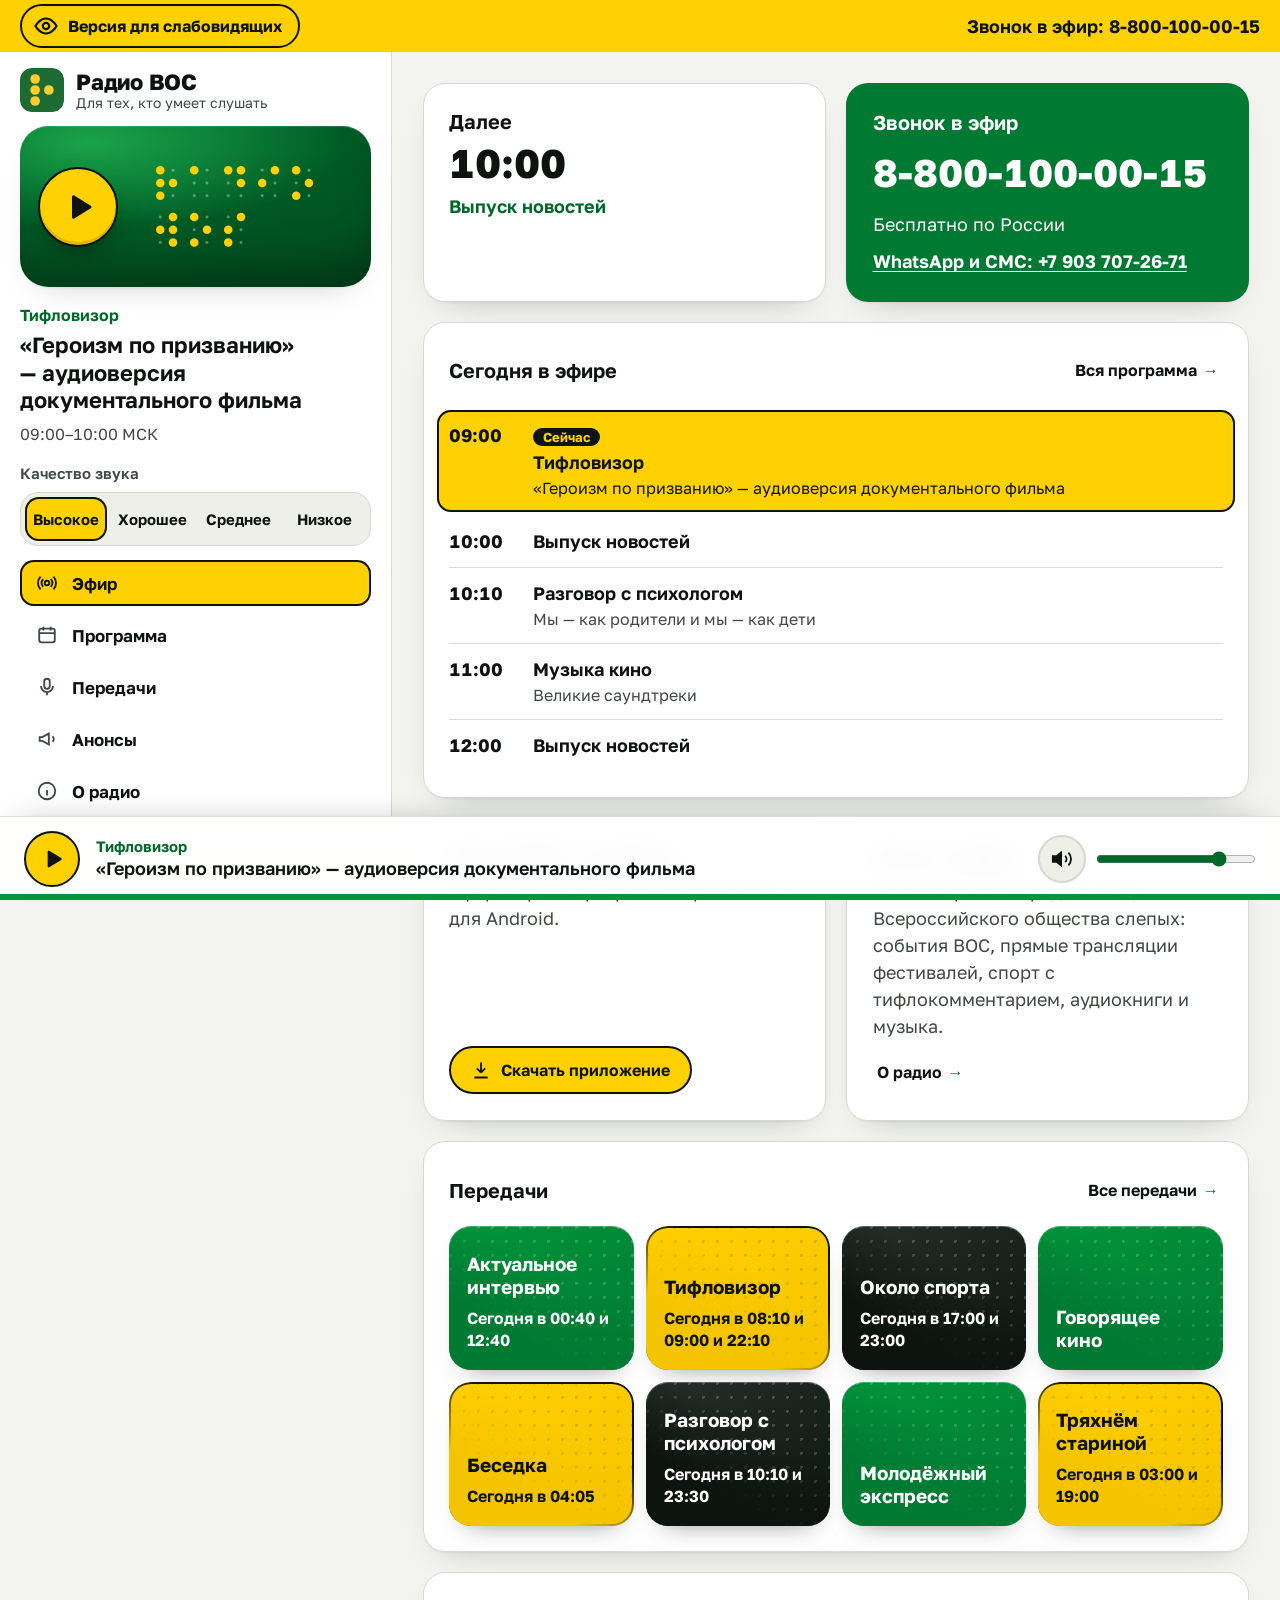
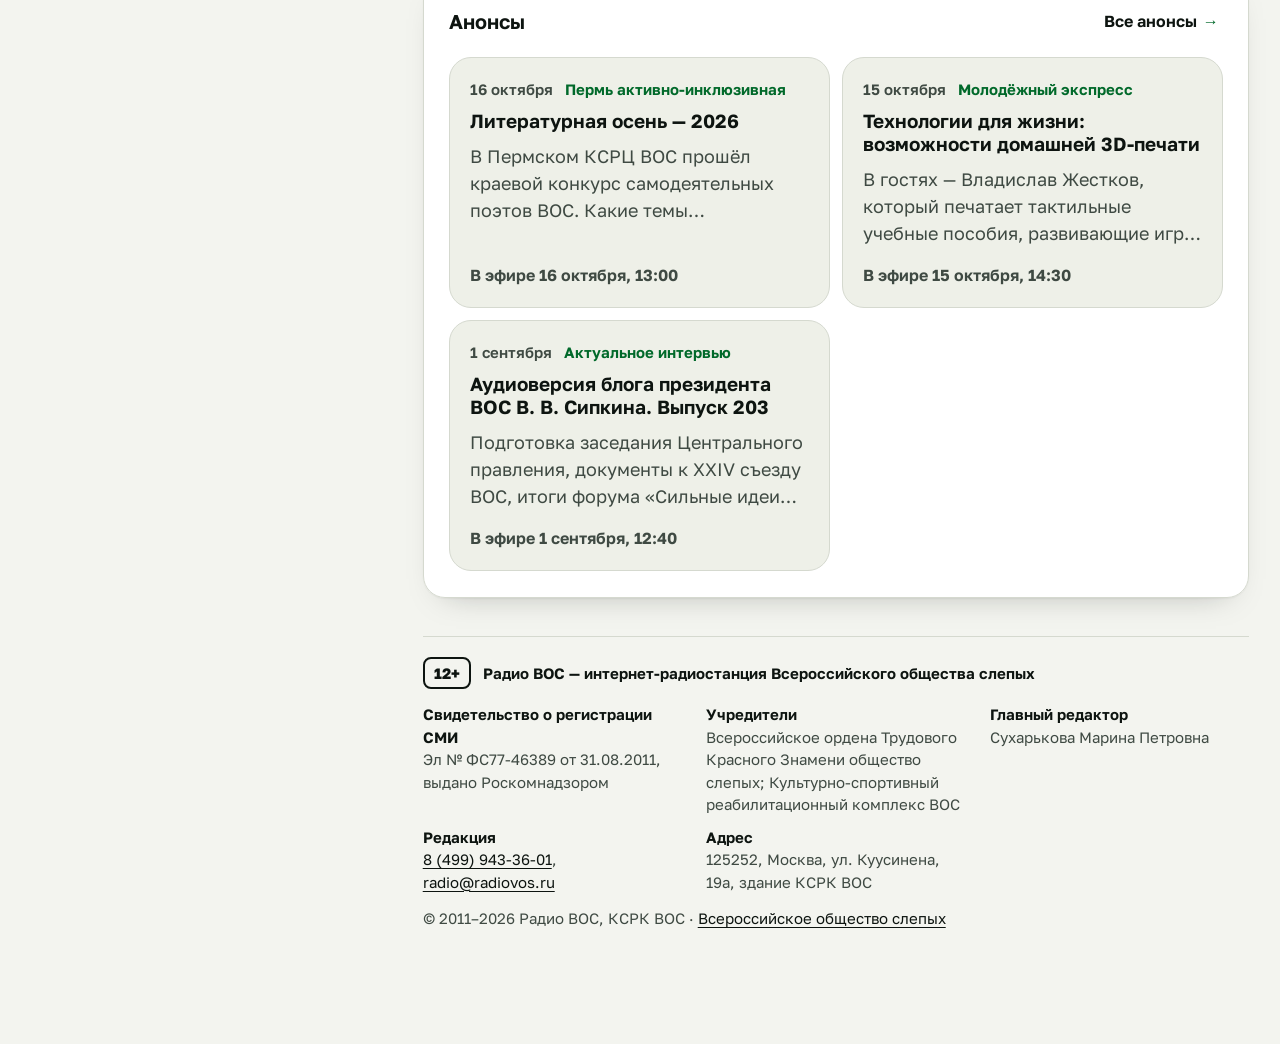
==== commit cb7829e5: "Исправления по приёмке: выходные данные СМИ, фокус, порядок, семантика - выходные данные СМИ в подва" ====
--- a/index.html
+++ b/index.html
@@ -8,7 +8,7 @@
   <meta name="theme-color" content="#ffffff">
   <link rel="preload" href="assets/fonts/golos-text-cyrillic-wght-normal.woff2" as="font" type="font/woff2" crossorigin>
   <link rel="icon" href="assets/img/favicon.svg" type="image/svg+xml">
-  <link rel="stylesheet" href="assets/css/main.css?v=11">
+  <link rel="stylesheet" href="assets/css/main.css?v=13">
   <script>
     try {
       var s = JSON.parse(localStorage.getItem("vos-a11y") || "{}"), r = document.documentElement;
@@ -18,6 +18,7 @@
         r.style.setProperty("--scale", s.scale || 1.25);
         if (s.tracking) r.style.setProperty("--tracking", s.tracking);
         if (s.leading) r.style.setProperty("--leading", s.leading);
+        if (s.simple === "on") r.dataset.simple = "";
       }
     } catch (e) {}
   </script>
@@ -25,6 +26,16 @@
 <body>
   <a class="skip-link" href="#player">К плееру</a>
   <a class="skip-link" href="#content">К содержанию</a>
+  <a class="skip-link" href="#keys" data-keys>Горячие клавиши</a>
+
+  <!-- ============ Верхняя строка: жёлтая полоса флага ============ -->
+  <header class="topline">
+    <button class="topline__btn" type="button" id="a11y-toggle" aria-expanded="false" aria-controls="a11y-panel">
+      <svg viewBox="0 0 24 24" fill="none" stroke="currentColor" stroke-width="2.2" aria-hidden="true"><path d="M1.5 12S5.5 4.5 12 4.5 22.5 12 22.5 12 18.5 19.5 12 19.5 1.5 12 1.5 12z"/><circle cx="12" cy="12" r="3.2"/></svg>
+      <span data-a11y-label>Версия для слабовидящих</span>
+    </button>
+    <a class="topline__phone" href="tel:88001000015">Звонок в эфир: 8-800-100-00-15</a>
+  </header>
 
   <!-- ============ Версия для слабовидящих ============ -->
   <section class="a11y-panel" id="a11y-panel" aria-label="Настройки для слабовидящих" hidden>
@@ -32,10 +43,10 @@
       <fieldset class="a11y-group">
         <legend>Размер шрифта</legend>
         <div class="a11y-options">
-          <label class="a11y-opt"><input type="radio" name="scale" value="1"><span>А</span></label>
-          <label class="a11y-opt"><input type="radio" name="scale" value="1.25"><span style="font-size:1.2rem">А+</span></label>
-          <label class="a11y-opt"><input type="radio" name="scale" value="1.5"><span style="font-size:1.4rem">А++</span></label>
-          <label class="a11y-opt"><input type="radio" name="scale" value="1.8"><span style="font-size:1.6rem">А+++</span></label>
+          <label class="a11y-opt"><input type="radio" name="scale" value="1" aria-label="Обычный размер шрифта"><span>А</span></label>
+          <label class="a11y-opt"><input type="radio" name="scale" value="1.25" aria-label="Крупный шрифт"><span style="font-size:1.2rem">А+</span></label>
+          <label class="a11y-opt"><input type="radio" name="scale" value="1.5" aria-label="Очень крупный шрифт"><span style="font-size:1.4rem">А++</span></label>
+          <label class="a11y-opt"><input type="radio" name="scale" value="1.8" aria-label="Максимальный шрифт"><span style="font-size:1.6rem">А+++</span></label>
         </div>
       </fieldset>
       <fieldset class="a11y-group">
@@ -46,6 +57,7 @@
           <label class="a11y-opt"><input type="radio" name="scheme" value="blue" aria-label="Тёмно-синим по голубому"><span class="swatch-blue" aria-hidden="true">Ц</span></label>
           <label class="a11y-opt"><input type="radio" name="scheme" value="beige" aria-label="Коричневым по бежевому"><span class="swatch-beige" aria-hidden="true">Ц</span></label>
           <label class="a11y-opt"><input type="radio" name="scheme" value="brown" aria-label="Зелёным по тёмно-коричневому"><span class="swatch-brown" aria-hidden="true">Ц</span></label>
+          <label class="a11y-opt"><input type="radio" name="scheme" value="sun" aria-label="Тёмным по приглушённому жёлтому, меньше бликов"><span class="swatch-sun" aria-hidden="true">Ц</span></label>
         </div>
       </fieldset>
       <fieldset class="a11y-group">
@@ -78,7 +90,15 @@
           <label class="a11y-opt"><input type="radio" name="speech" value="on"><span>Вкл.</span></label>
         </div>
       </fieldset>
+      <fieldset class="a11y-group">
+        <legend>Одна кнопка</legend>
+        <div class="a11y-options">
+          <label class="a11y-opt"><input type="radio" name="simple" value="off"><span>Выкл.</span></label>
+          <label class="a11y-opt"><input type="radio" name="simple" value="on"><span>Вкл.</span></label>
+        </div>
+      </fieldset>
       <div class="a11y-group a11y-group--end">
+        <button class="btn" type="button" data-keys>Горячие клавиши</button>
         <button class="btn" type="button" id="a11y-off">Обычная версия</button>
       </div>
     </div>
@@ -93,11 +113,6 @@
           <img src="assets/img/favicon.svg" alt="" width="40" height="40">
           <span class="logo__text"><b>Радио ВОС</b><small>Для тех, кто умеет слушать</small></span>
         </a>
-        <div class="side__tools">
-        <button class="icon-btn icon-btn--accent" type="button" id="a11y-toggle" aria-expanded="false" aria-controls="a11y-panel" aria-label="Версия для слабовидящих">
-          <svg viewBox="0 0 24 24" fill="none" stroke="currentColor" stroke-width="2.2" aria-hidden="true"><path d="M1.5 12S5.5 4.5 12 4.5 22.5 12 22.5 12 18.5 19.5 12 19.5 1.5 12 1.5 12z"/><circle cx="12" cy="12" r="3.2"/></svg>
-        </button>
-        </div>
       </div>
 
       <section class="onair" id="player" aria-labelledby="onair-title" tabindex="-1">
@@ -107,7 +122,7 @@
             <g><circle cx="4" cy="4" r="4" style="--i:0"/><circle cx="4" cy="16" r="4" style="--i:1"/><circle cx="4" cy="28" r="4" style="--i:2"/><circle cx="16" cy="4" r="1.4" class="off"/><circle cx="16" cy="16" r="4" style="--i:3"/><circle cx="16" cy="28" r="1.4" class="off"/><circle cx="36" cy="4" r="4" style="--i:4"/><circle cx="36" cy="16" r="1.4" class="off"/><circle cx="36" cy="28" r="1.4" class="off"/><circle cx="48" cy="4" r="1.4" class="off"/><circle cx="48" cy="16" r="1.4" class="off"/><circle cx="48" cy="28" r="1.4" class="off"/><circle cx="68" cy="4" r="4" style="--i:5"/><circle cx="68" cy="16" r="1.4" class="off"/><circle cx="68" cy="28" r="1.4" class="off"/><circle cx="80" cy="4" r="4" style="--i:6"/><circle cx="80" cy="16" r="4" style="--i:7"/><circle cx="80" cy="28" r="1.4" class="off"/><circle cx="100" cy="4" r="1.4" class="off"/><circle cx="100" cy="16" r="4" style="--i:8"/><circle cx="100" cy="28" r="1.4" class="off"/><circle cx="112" cy="4" r="4" style="--i:9"/><circle cx="112" cy="16" r="1.4" class="off"/><circle cx="112" cy="28" r="1.4" class="off"/><circle cx="132" cy="4" r="4" style="--i:10"/><circle cx="132" cy="16" r="1.4" class="off"/><circle cx="132" cy="28" r="4" style="--i:11"/><circle cx="144" cy="4" r="1.4" class="off"/><circle cx="144" cy="16" r="4" style="--i:12"/><circle cx="144" cy="28" r="1.4" class="off"/></g>
             <g transform="translate(0 44)"><circle cx="4" cy="4" r="1.4" class="off"/><circle cx="4" cy="16" r="4" style="--i:13"/><circle cx="4" cy="28" r="1.4" class="off"/><circle cx="16" cy="4" r="4" style="--i:14"/><circle cx="16" cy="16" r="4" style="--i:15"/><circle cx="16" cy="28" r="4" style="--i:16"/><circle cx="36" cy="4" r="4" style="--i:17"/><circle cx="36" cy="16" r="1.4" class="off"/><circle cx="36" cy="28" r="4" style="--i:18"/><circle cx="48" cy="4" r="1.4" class="off"/><circle cx="48" cy="16" r="4" style="--i:19"/><circle cx="48" cy="28" r="1.4" class="off"/><circle cx="68" cy="4" r="1.4" class="off"/><circle cx="68" cy="16" r="4" style="--i:20"/><circle cx="68" cy="28" r="4" style="--i:21"/><circle cx="80" cy="4" r="4" style="--i:22"/><circle cx="80" cy="16" r="1.4" class="off"/><circle cx="80" cy="28" r="1.4" class="off"/></g>
           </svg>
-          <button class="play play--big" type="button" data-play aria-pressed="false">
+          <button class="play play--big" type="button" data-play>
             <svg class="i-play" viewBox="0 0 24 24" fill="currentColor" aria-hidden="true"><path d="M8 5.2v13.6a1 1 0 0 0 1.5.86l11-6.8a1 1 0 0 0 0-1.72l-11-6.8A1 1 0 0 0 8 5.2z"/></svg>
             <svg class="i-pause" viewBox="0 0 24 24" fill="currentColor" aria-hidden="true"><rect x="5.5" y="4.5" width="4.5" height="15" rx="1.4"/><rect x="14" y="4.5" width="4.5" height="15" rx="1.4"/></svg>
             <span class="visually-hidden" data-play-label>Слушать эфир</span>
@@ -151,27 +166,28 @@
     </aside>
 
     <!-- ============ Правая часть: модули ============ -->
-    <main class="content" id="content" tabindex="-1">
+    <div class="content">
+    <main id="content" tabindex="-1">
 
       <!-- Эфир -->
       <section class="view" data-view="" aria-labelledby="v-home">
         <h1 class="visually-hidden" id="v-home" tabindex="-1">Радио ВОС — интернет-радио Всероссийского общества слепых</h1>
         <div class="grid">
-          <section class="mod mod--next" aria-labelledby="m-next">
+          <section class="mod mod--next">
             <h2 id="m-next">Далее</h2>
             <p class="next__time"><time id="next-time"></time></p>
             <p class="next__show" id="next-show"></p>
             <p class="next__title" id="next-title"></p>
           </section>
 
-          <section class="mod mod--call" aria-labelledby="m-call">
+          <section class="mod mod--call">
             <h2 id="m-call">Звонок в эфир</h2>
             <a class="call__phone" href="tel:88001000015">8-800-100-00-15</a>
             <p>Бесплатно по России</p>
             <a class="call__wa" href="https://wa.me/79037072671">WhatsApp и СМС: <span class="nw">+7 903 707-26-71</span></a>
           </section>
 
-          <section class="mod mod--today" aria-labelledby="m-today">
+          <section class="mod mod--today">
             <div class="mod__head">
               <h2 id="m-today">Сегодня в эфире</h2>
               <a class="more" href="#/programma">Вся программа</a>
@@ -179,7 +195,18 @@
             <ol class="slots" id="today-list"></ol>
           </section>
 
-          <section class="mod mod--wide" aria-labelledby="m-shows">
+          <section class="mod mod--app">
+            <h2 id="m-app">Радио ВОС в телефоне</h2>
+            <p>Эфир и архив программ в приложении для Android.</p>
+            <a class="btn btn--accent" href="https://radiovos.ru/download/radiovos.apk" download>
+              <svg viewBox="0 0 24 24" fill="none" stroke="currentColor" stroke-width="2.2" aria-hidden="true"><path d="M12 3v12m0 0 5-5m-5 5-5-5M4 21h16"/></svg>Скачать приложение</a>
+          </section>
+          <section class="mod mod--about">
+            <h2 id="m-about">15 лет в эфире</h2>
+            <p>Некоммерческая радиостанция Всероссийского общества слепых: события ВОС, прямые трансляции фестивалей, спорт с тифлокомментарием, аудиокниги и музыка.</p>
+            <a class="more" href="#/o-radio">О радио</a>
+          </section>
+          <section class="mod mod--wide">
             <div class="mod__head">
               <h2 id="m-shows">Передачи</h2>
               <a class="more" href="#/peredachi">Все передачи</a>
@@ -187,7 +214,7 @@
             <ul class="tiles" data-shows="8"></ul>
           </section>
 
-          <section class="mod mod--wide" aria-labelledby="m-news">
+          <section class="mod mod--wide">
             <div class="mod__head">
               <h2 id="m-news">Анонсы</h2>
               <a class="more" href="#/anonsy">Все анонсы</a>
@@ -195,18 +222,7 @@
             <ul class="cards" data-news="3"></ul>
           </section>
 
-          <section class="mod mod--app" aria-labelledby="m-app">
-            <h2 id="m-app">Радио ВОС в телефоне</h2>
-            <p>Эфир и архив программ в приложении для Android.</p>
-            <a class="btn btn--accent" href="https://radiovos.ru/download/radiovos.apk" download>
-              <svg viewBox="0 0 24 24" fill="none" stroke="currentColor" stroke-width="2.2" aria-hidden="true"><path d="M12 3v12m0 0 5-5m-5 5-5-5M4 21h16"/></svg>Скачать приложение</a>
-          </section>
-
-          <section class="mod mod--about" aria-labelledby="m-about">
-            <h2 id="m-about">15 лет в эфире</h2>
-            <p>Некоммерческая радиостанция Всероссийского общества слепых: события ВОС, прямые трансляции фестивалей, спорт с тифлокомментарием, аудиокниги и музыка.</p>
-            <a class="more" href="#/o-radio">О радио</a>
-          </section>
+
         </div>
       </section>
 
@@ -243,23 +259,23 @@
           <h1 id="v-about" tabindex="-1">О радио</h1>
         </div>
         <div class="grid">
-          <section class="mod mod--wide mod--lead" aria-labelledby="a-who">
+          <section class="mod mod--wide mod--lead">
             <h2 id="a-who">Для тех, кто умеет слушать</h2>
             <p>«Радио ВОС» — некоммерческая интернет-радиостанция Всероссийского общества слепых. Учредители — Общероссийская общественная организация инвалидов «Всероссийское ордена Трудового Красного Знамени общество слепых» и Культурно-спортивный реабилитационный комплекс ВОС.</p>
           </section>
-          <section class="mod" aria-labelledby="a-1">
+          <section class="mod">
             <h2 id="a-1">События ВОС</h2>
             <p>Заседания Центрального правления и Совета директоров, реабилитационные форумы, еженедельные интервью с президентом ВОС В. В. Сипкиным и вице-президентами.</p>
           </section>
-          <section class="mod" aria-labelledby="a-2">
+          <section class="mod">
             <h2 id="a-2">Прямые трансляции</h2>
             <p>Фестивали «Дары вдохновения» и «Гармония звука», Кубок «КИСИ», «Творческая ярмарка», бизнес-марафон «12 стульев», фестиваль театров «Пространство равных возможностей».</p>
           </section>
-          <section class="mod" aria-labelledby="a-3">
+          <section class="mod">
             <h2 id="a-3">Спорт с тифлокомментарием</h2>
             <p>Футбольные и хоккейные матчи, Парад Победы с Красной площади, тематические дни к государственным праздникам.</p>
           </section>
-          <section class="mod" aria-labelledby="a-team">
+          <section class="mod">
             <h2 id="a-team">Редакция</h2>
             <dl class="team">
               <dt>Марина Сухарькова</dt><dd>главный редактор</dd>
@@ -268,7 +284,7 @@
               <dt>Антон Агишев</dt><dd>редактор информационных программ</dd>
             </dl>
           </section>
-          <section class="mod" aria-labelledby="a-legal">
+          <section class="mod">
             <h2 id="a-legal">Сведения о СМИ</h2>
             <p><span class="age">12+</span></p>
             <p>Свидетельство Роскомнадзора Эл № ФС77-46389 от 31.08.2011</p>
@@ -282,13 +298,13 @@
           <h1 id="v-contacts" tabindex="-1">Контакты</h1>
         </div>
         <div class="grid">
-          <section class="mod mod--call" aria-labelledby="c-air">
+          <section class="mod mod--call">
             <h2 id="c-air">Прямой эфир</h2>
             <a class="call__phone" href="tel:88001000015">8-800-100-00-15</a>
             <p>Бесплатно по России</p>
             <a class="call__wa" href="https://wa.me/79037072671">WhatsApp и СМС: <span class="nw">+7 903 707-26-71</span></a>
           </section>
-          <section class="mod" aria-labelledby="c-office">
+          <section class="mod">
             <h2 id="c-office">Редакция</h2>
             <dl class="team">
               <dt><a href="tel:84999433601">8 (499) 943-36-01</a></dt><dd>телефон редакции</dd>
@@ -297,7 +313,7 @@
               <dt><a href="https://vk.com/radiovos">vk.com/radiovos</a></dt><dd>сообщество во ВКонтакте</dd>
             </dl>
           </section>
-          <section class="mod mod--wide" aria-labelledby="c-addr">
+          <section class="mod mod--wide">
             <h2 id="c-addr">Как добраться</h2>
             <address>125252, Москва, ул. Куусинена, 19а, здание КСРК ВОС</address>
             <p>Метро «Полежаевская», МЦК «Зорге». От метро «Полежаевская» и «Сокол» — троллейбусы 43, 65, 86, автобус 48 до остановки «Центральный Дом культуры ВОС».</p>
@@ -305,17 +321,26 @@
         </div>
       </section>
 
-      <footer class="foot">
-        <p><span class="age">12+</span> © 2011–2026 Радио ВОС, КСРК ВОС</p>
-        <p><a href="https://vos.org.ru">Всероссийское общество слепых</a></p>
-      </footer>
     </main>
+
+    <footer class="foot">
+      <p class="foot__title"><span class="age" aria-label="Возрастное ограничение 12+">12+</span> Радио ВОС — интернет-радиостанция Всероссийского общества слепых</p>
+      <dl class="foot__data">
+        <div><dt>Свидетельство о регистрации СМИ</dt><dd>Эл № ФС77-46389 от 31.08.2011, выдано Роскомнадзором</dd></div>
+        <div><dt>Учредители</dt><dd>Всероссийское ордена Трудового Красного Знамени общество слепых; Культурно-спортивный реабилитационный комплекс ВОС</dd></div>
+        <div><dt>Главный редактор</dt><dd>Сухарькова Марина Петровна</dd></div>
+        <div><dt>Редакция</dt><dd><a href="tel:84999433601">8 (499) 943-36-01</a>, <a href="mailto:radio@radiovos.ru">radio@radiovos.ru</a></dd></div>
+        <div><dt>Адрес</dt><dd>125252, Москва, ул. Куусинена, 19а, здание КСРК ВОС</dd></div>
+      </dl>
+      <p class="foot__copy">© 2011–2026 Радио ВОС, КСРК ВОС · <a href="https://vos.org.ru">Всероссийское общество слепых</a></p>
+    </footer>
+    </div>
    </div>
   </div>
 
   <!-- ============ Нижний плеер ============ -->
   <div class="bar" role="region" aria-label="Плеер">
-    <button class="play play--small" type="button" data-play aria-pressed="false">
+    <button class="play play--small" type="button" data-play>
       <svg class="i-play" viewBox="0 0 24 24" fill="currentColor" aria-hidden="true"><path d="M8 5.2v13.6a1 1 0 0 0 1.5.86l11-6.8a1 1 0 0 0 0-1.72l-11-6.8A1 1 0 0 0 8 5.2z"/></svg>
       <svg class="i-pause" viewBox="0 0 24 24" fill="currentColor" aria-hidden="true"><rect x="5.5" y="4.5" width="4.5" height="15" rx="1.4"/><rect x="14" y="4.5" width="4.5" height="15" rx="1.4"/></svg>
       <span class="visually-hidden" data-play-label>Слушать эфир</span>
@@ -325,7 +350,7 @@
       <span class="bar__title" id="bar-title">Прямой эфир</span>
     </div>
     <div class="bar__vol">
-      <button class="icon-btn" type="button" id="mute" aria-pressed="false" aria-label="Выключить звук">
+      <button class="icon-btn" type="button" id="mute" aria-pressed="false" aria-label="Без звука">
         <svg class="i-vol" viewBox="0 0 24 24" fill="none" stroke="currentColor" stroke-width="2" aria-hidden="true"><path d="M11 5 6 9H2v6h4l5 4V5z" fill="currentColor"/><path d="M15.5 8.5a5 5 0 0 1 0 7M19 5a10 10 0 0 1 0 14"/></svg>
         <svg class="i-muted" viewBox="0 0 24 24" fill="none" stroke="currentColor" stroke-width="2" aria-hidden="true"><path d="M11 5 6 9H2v6h4l5 4V5z" fill="currentColor"/><path d="m23 9-6 6M17 9l6 6"/></svg>
       </button>
@@ -333,10 +358,38 @@
     </div>
   </div>
 
+  <!-- ============ Режим одной кнопки ============ -->
+  <section class="simple" aria-label="Режим одной кнопки">
+    <button class="play play--huge" type="button" data-play>
+      <svg class="i-play" viewBox="0 0 24 24" fill="currentColor" aria-hidden="true"><path d="M8 5.2v13.6a1 1 0 0 0 1.5.86l11-6.8a1 1 0 0 0 0-1.72l-11-6.8A1 1 0 0 0 8 5.2z"/></svg>
+      <svg class="i-pause" viewBox="0 0 24 24" fill="currentColor" aria-hidden="true"><rect x="5.5" y="4.5" width="4.5" height="15" rx="1.4"/><rect x="14" y="4.5" width="4.5" height="15" rx="1.4"/></svg>
+      <span class="visually-hidden" data-play-label>Слушать эфир</span>
+    </button>
+    <p class="simple__label" aria-hidden="true" data-simple-label>Слушать</p>
+    <div class="simple__now">
+      <p class="simple__show" id="simple-show">Радио ВОС</p>
+      <p class="simple__title" id="simple-title">Прямой эфир</p>
+    </div>
+    <button class="btn" type="button" id="simple-off">Обычный вид</button>
+  </section>
+
+  <!-- ============ Горячие клавиши ============ -->
+  <dialog class="keys-dialog" id="keys" aria-labelledby="keys-title">
+    <h2 id="keys-title">Горячие клавиши</h2>
+    <dl class="keys">
+      <dt><kbd>Alt</kbd> + <kbd>Shift</kbd> + <kbd>P</kbd></dt><dd>Слушать эфир или пауза</dd>
+      <dt><kbd>Alt</kbd> + <kbd>Shift</kbd> + <kbd>↑</kbd> <kbd>↓</kbd></dt><dd>Громче или тише</dd>
+      <dt><kbd>Alt</kbd> + <kbd>Shift</kbd> + <kbd>M</kbd></dt><dd>Выключить или включить звук</dd>
+      <dt><kbd>Alt</kbd> + <kbd>Shift</kbd> + <kbd>N</kbd></dt><dd>Что сейчас в эфире</dd>
+      <dt><kbd>Alt</kbd> + <kbd>Shift</kbd> + <kbd>K</kbd></dt><dd>Этот список</dd>
+    </dl>
+    <form method="dialog"><button class="btn btn--accent">Закрыть</button></form>
+  </dialog>
+
   <div class="visually-hidden" id="sr-status" role="status" aria-live="polite"></div>
   <div class="toast" id="toast" role="alert" hidden></div>
 
-  <script src="assets/js/data.js?v=11"></script>
-  <script src="assets/js/main.js?v=11"></script>
+  <script src="assets/js/data.js?v=13"></script>
+  <script src="assets/js/main.js?v=13"></script>
 </body>
 </html>
--- a/assets/css/main.css
+++ b/assets/css/main.css
@@ -47,7 +47,9 @@
   --accent: var(--flag-yellow);
   --accent-ink: #0d1410;
   --accent-ring: #0d1410;    /* жёлтое на белом не видно по контуру — обводка */
-  --focus: #0b57d0;
+  --focus: #0d1410;
+  --focus-bg: var(--flag-yellow);   /* фокус как в GOV.UK: жёлтая подсветка + тёмная черта */
+  --focus-ink: #0d1410;
   --shadow: 0 1px 2px rgba(13, 20, 16, .05), 0 14px 32px -22px rgba(13, 20, 16, .35);
   --cover-a: #1aa34a;
   --cover-b: #00692a;
@@ -61,7 +63,8 @@
   --r: 22px;
   --r-sm: 14px;
   --gap: clamp(14px, 1.6vw, 20px);
-  --bar-h: 84px;
+  --bar-h: 84px;            /* уточняется скриптом по реальной высоте плеера */
+  --top-h: 52px;
 
   color-scheme: light;
 }
@@ -81,7 +84,10 @@
   --flag-yellow: var(--text);
   --flag-green: var(--text);
   --green-deep: var(--bg);
+  --green-ink: var(--text);
   --focus: var(--text);
+  --focus-bg: var(--text);
+  --focus-ink: var(--bg);
   --shadow: none;
   --cover-a: var(--bg); --cover-b: var(--bg); --cover-c: var(--bg);
   --dot-on: var(--text);
@@ -93,6 +99,8 @@
 :root[data-scheme="blue"]  { --bg: #9dd1ff; --text: #063462; color-scheme: light; }
 :root[data-scheme="beige"] { --bg: #f7f3d6; --text: #4d4b43; color-scheme: light; }
 :root[data-scheme="brown"] { --bg: #3b2716; --text: #a9e44d; color-scheme: dark; }
+/* «Солнечная»: приглушённый жёлтый с пониженными бликами (по опыту RNIB) */
+:root[data-scheme="sun"]   { --bg: #f5e7a1; --text: #1f1903; color-scheme: light; }
 :root[data-font="serif"]   { --font: var(--font-serif); }
 
 /* =========================================================
@@ -103,11 +111,13 @@
 
 html {
   font-size: calc(100% * var(--scale));
+  /* фокус не уходит под верхнюю строку и нижний плеер */
+  scroll-padding-top: calc(var(--top-h) + 12px);
+  scroll-padding-bottom: calc(var(--bar-h) + 16px);
   -webkit-text-size-adjust: 100%;
 }
 body {
   margin: 0;
-  border-top: 6px solid var(--flag-yellow);
   min-height: 100dvh;
   padding-bottom: calc(var(--bar-h) + env(safe-area-inset-bottom));
   background: var(--bg);
@@ -124,7 +134,21 @@
 img, svg { display: block; max-width: 100%; }
 button, input { font: inherit; color: inherit; letter-spacing: inherit; }
 
-:focus-visible { outline: 3px solid var(--focus); outline-offset: 3px; border-radius: 8px; }
+/* Фокус в стиле GOV.UK, в жёлтом ВОС.
+   Элементы управления: жёлтое кольцо и тёмное кольцо снаружи — видно на любом фоне.
+   Ссылки: жёлтая подсветка и тёмная черта снизу.                                  */
+:focus-visible {
+  outline: 3px solid transparent;          /* для режима высокой контрастности Windows */
+  box-shadow: 0 0 0 4px var(--focus-bg), 0 0 0 7px var(--focus) !important;
+}
+a:focus-visible:not(.tile):not(.logo):not(.btn) {
+  background-color: var(--focus-bg) !important;
+  color: var(--focus-ink) !important;
+  box-shadow: 0 -2px var(--focus-bg), 0 4px var(--focus) !important;
+  text-decoration: none;
+  border-radius: 0;
+}
+a:focus-visible:not(.tile):not(.logo):not(.btn) svg { color: currentColor !important; }
 
 .visually-hidden {
   position: absolute !important;
@@ -144,6 +168,40 @@
   text-decoration: none;
 }
 .skip-link:focus { top: 16px; }
+
+/* ---------- Верхняя строка — жёлтая полоса флага ---------- */
+.topline {
+  position: sticky;
+  top: 0;
+  z-index: 25;
+  display: flex;
+  align-items: center;
+  justify-content: space-between;
+  gap: 12px;
+  min-height: var(--top-h);
+  padding: 4px clamp(16px, 2vw, 20px);
+  background: var(--flag-yellow);
+  color: var(--accent-ink);
+}
+.topline__btn {
+  display: inline-flex;
+  align-items: center;
+  gap: 10px;
+  min-height: 44px;
+  padding: 0 16px 0 12px;
+  border: 2px solid var(--accent-ink);
+  border-radius: 999px;
+  background: transparent;
+  color: var(--accent-ink);
+  font-size: 1rem;
+  font-weight: 700;
+  cursor: pointer;
+}
+.topline__btn:hover { background: rgba(13, 20, 16, .08); }
+.topline__btn svg { width: 24px; height: 24px; flex: none; }
+.topline__phone { color: var(--accent-ink); font-weight: 650; text-decoration: none; white-space: nowrap; }
+.topline__phone:hover { text-decoration: underline; }
+@media (max-width: 560px) { .topline__phone { display: none; } }
 
 /* ---------- Кнопки ---------- */
 .btn {
@@ -216,12 +274,13 @@
   pointer-events: none;
 }
 .a11y-opt input:checked + span { border-color: var(--text); box-shadow: inset 0 0 0 2px var(--text); }
-.a11y-opt input:focus-visible + span { outline: 3px solid var(--focus); outline-offset: 3px; }
+.a11y-opt input:focus-visible + span { box-shadow: 0 0 0 4px var(--focus-bg), 0 0 0 7px var(--focus); }
 .swatch-bw    { background: #fff !important; color: #000 !important; border-color: #000 !important; }
 .swatch-wb    { background: #000 !important; color: #fff !important; border-color: #000 !important; }
 .swatch-blue  { background: #9dd1ff !important; color: #063462 !important; border-color: #063462 !important; }
 .swatch-beige { background: #f7f3d6 !important; color: #4d4b43 !important; border-color: #4d4b43 !important; }
 .swatch-brown { background: #3b2716 !important; color: #a9e44d !important; border-color: #3b2716 !important; }
+.swatch-sun   { background: #f5e7a1 !important; color: #1f1903 !important; border-color: #1f1903 !important; }
 .a11y-opt span[aria-hidden] { font-size: 1.25rem; font-weight: 750; }
 
 /* =========================================================
@@ -243,8 +302,9 @@
   .layout { grid-template-columns: 24.5rem minmax(0, 1fr); }
   .side {
     position: sticky;
-    top: 0;
-    height: calc(100dvh - var(--bar-h));
+    top: var(--top-h);
+    height: calc(100dvh - var(--bar-h) - var(--top-h));
+    scroll-padding-block: 12px;
     overflow-y: auto;
     border-bottom: 0;
     border-right: 1px solid var(--line);
@@ -263,7 +323,7 @@
 
 /* ---------- Модуль эфира ---------- */
 .onair { display: grid; gap: 16px; container: onair / inline-size; }
-.onair:focus { outline: none; }
+.onair:focus, .onair:focus-visible { outline: none; box-shadow: none !important; }
 
 .cover {
   position: relative;
@@ -289,7 +349,7 @@
 .cover__dots .off { fill: var(--dot-off); }
 /* Пока играет эфир, точки Брайля загораются волной */
 .is-playing .cover__dots circle:not(.off) {
-  animation: dot 1.6s ease-in-out infinite;
+  animation: dot 1.6s ease-in-out 3;   /* не дольше 5 секунд — WCAG 2.2.2 */
   animation-delay: calc(var(--i) * 70ms);
 }
 @keyframes dot {
@@ -312,8 +372,8 @@
 .play:hover { filter: brightness(1.06); }
 .play:active { filter: brightness(.94); }
 .play .i-pause { display: none; }
-.play[aria-pressed="true"] .i-play { display: none; }
-.play[aria-pressed="true"] .i-pause { display: block; }
+.play[data-state="playing"] .i-play, .play[data-state="loading"] .i-play { display: none; }
+.play[data-state="playing"] .i-pause, .play[data-state="loading"] .i-pause { display: block; }
 .play[data-state="loading"]::after {
   content: "";
   position: absolute;
@@ -369,7 +429,7 @@
   pointer-events: none;
 }
 .segmented input:checked + span { background: var(--accent); color: var(--accent-ink); box-shadow: inset 0 0 0 2px var(--accent-ring); }
-.segmented input:focus-visible + span { outline: 3px solid var(--focus); outline-offset: 2px; }
+.segmented input:focus-visible + span { box-shadow: 0 0 0 3px var(--focus-bg), 0 0 0 6px var(--focus); position: relative; z-index: 1; }
 .segmented label:hover span { box-shadow: inset 0 0 0 2px var(--line); }
 
 /* ---------- Меню ---------- */
@@ -411,19 +471,17 @@
   min-width: 0;
   padding: clamp(16px, 2.4vw, 32px);
 }
-.content:focus { outline: none; }
-.view:focus { outline: none; }
+#content:focus, #content:focus-visible, .view:focus { outline: none; box-shadow: none !important; }
 
 .view__head { display: grid; gap: 6px; margin: 4px 0 clamp(16px, 2vw, 24px); }
 .view__head h1 { font-size: clamp(2rem, 4cqi, 3rem); font-weight: 700; }
-.view__head h1:focus { outline: none; }
+.view__head h1:focus, .view h1:focus-visible { outline: none; box-shadow: none !important; }
 .view__sub { color: var(--muted); }
 
 /* ---------- Сетка модулей ---------- */
 .grid {
   display: grid;
   grid-template-columns: minmax(0, 1fr);
-  grid-auto-flow: row dense;
   gap: var(--gap);
 }
 @container content (min-width: 36rem) {
@@ -477,7 +535,7 @@
 
 /* Звонок */
 .mod--call { container-type: inline-size; background: var(--green-deep); border-color: transparent; color: #fff; }
-.mod--call p { color: rgba(255, 255, 255, .86); }
+.mod--call p { color: #fff; }
 .call__phone { font-size: clamp(1.25rem, 11cqi, 2.5rem); font-weight: 750; font-variant-numeric: tabular-nums; text-decoration: none; white-space: nowrap; }
 .call__phone:hover { text-decoration: underline; }
 .call__wa { margin-top: auto; font-weight: 650; }
@@ -633,18 +691,20 @@
 }
 
 .foot {
-  display: flex;
-  flex-wrap: wrap;
-  justify-content: space-between;
-  align-items: center;
-  gap: 8px 24px;
+  display: grid;
+  gap: 14px;
   margin-top: clamp(24px, 3vw, 40px);
-  padding-top: 18px;
+  padding-top: 20px;
   border-top: 1px solid var(--line);
   color: var(--muted);
   font-size: .9375rem;
 }
-.foot p { display: inline-flex; align-items: center; gap: 12px; }
+.foot__title { display: flex; align-items: center; gap: 12px; color: var(--text); font-weight: 650; }
+.foot__data { display: grid; grid-template-columns: repeat(auto-fit, minmax(min(100%, 15rem), 1fr)); gap: 10px 24px; margin: 0; }
+.foot__data dt { font-weight: 650; color: var(--text); }
+.foot__data dd { margin: 0; }
+.foot__copy a, .foot__data a { color: var(--text); }
+
 
 /* =========================================================
    Нижний плеер
@@ -696,3 +756,62 @@
   *, *::before, *::after { animation-duration: .001ms !important; animation-iteration-count: 1 !important; transition-duration: .001ms !important; }
 }
 :root[data-scheme] .is-playing .cover__dots circle { animation: none !important; }
+
+/* =========================================================
+   Режим одной кнопки
+   ========================================================= */
+.simple { display: none; }
+:root[data-simple] .app,
+:root[data-simple] .bar,
+:root[data-simple] .skip-link { display: none !important; }
+:root[data-simple] body { padding-bottom: 0; }
+:root[data-simple] .simple {
+  display: grid;
+  place-items: center;
+  align-content: center;
+  gap: clamp(20px, 4vh, 40px);
+  min-height: calc(100dvh - var(--top-h));
+  padding: 24px;
+  text-align: center;
+}
+.simple .play--huge {
+  position: static;
+  width: min(62vw, 46vh, 420px);
+  height: min(62vw, 46vh, 420px);
+  border-width: 4px;
+  box-shadow: 0 30px 60px -30px rgba(13, 20, 16, .6);
+}
+.simple .play--huge svg { width: 42%; height: 42%; }
+.simple__label { font-size: clamp(2rem, 6vw, 3.5rem); font-weight: 750; line-height: 1.1; }
+.simple__now { display: grid; gap: 6px; max-width: 40ch; }
+.simple__show { color: var(--brand); font-size: 1.5rem; font-weight: 650; }
+.simple__title { font-size: clamp(1.5rem, 3.4vw, 2.25rem); font-weight: 650; line-height: 1.25; text-wrap: balance; }
+
+/* ---------- Список горячих клавиш ---------- */
+.keys-dialog {
+  width: min(92vw, 34rem);
+  padding: 28px;
+  border: 2px solid var(--text);
+  border-radius: var(--r);
+  background: var(--surface);
+  color: var(--text);
+  box-shadow: var(--shadow);
+}
+.keys-dialog::backdrop { background: rgba(13, 20, 16, .55); }
+.keys-dialog h2 { font-size: 1.5rem; margin-bottom: 16px; }
+.keys { display: grid; grid-template-columns: auto 1fr; gap: 12px 18px; margin: 0 0 22px; align-items: center; }
+.keys dt { white-space: nowrap; }
+.keys dd { margin: 0; }
+kbd {
+  display: inline-block;
+  min-width: 2em;
+  padding: 2px 8px;
+  border: 2px solid var(--text);
+  border-bottom-width: 4px;
+  border-radius: 8px;
+  background: var(--surface-2);
+  font: inherit;
+  font-size: .9375rem;
+  font-weight: 700;
+  text-align: center;
+}
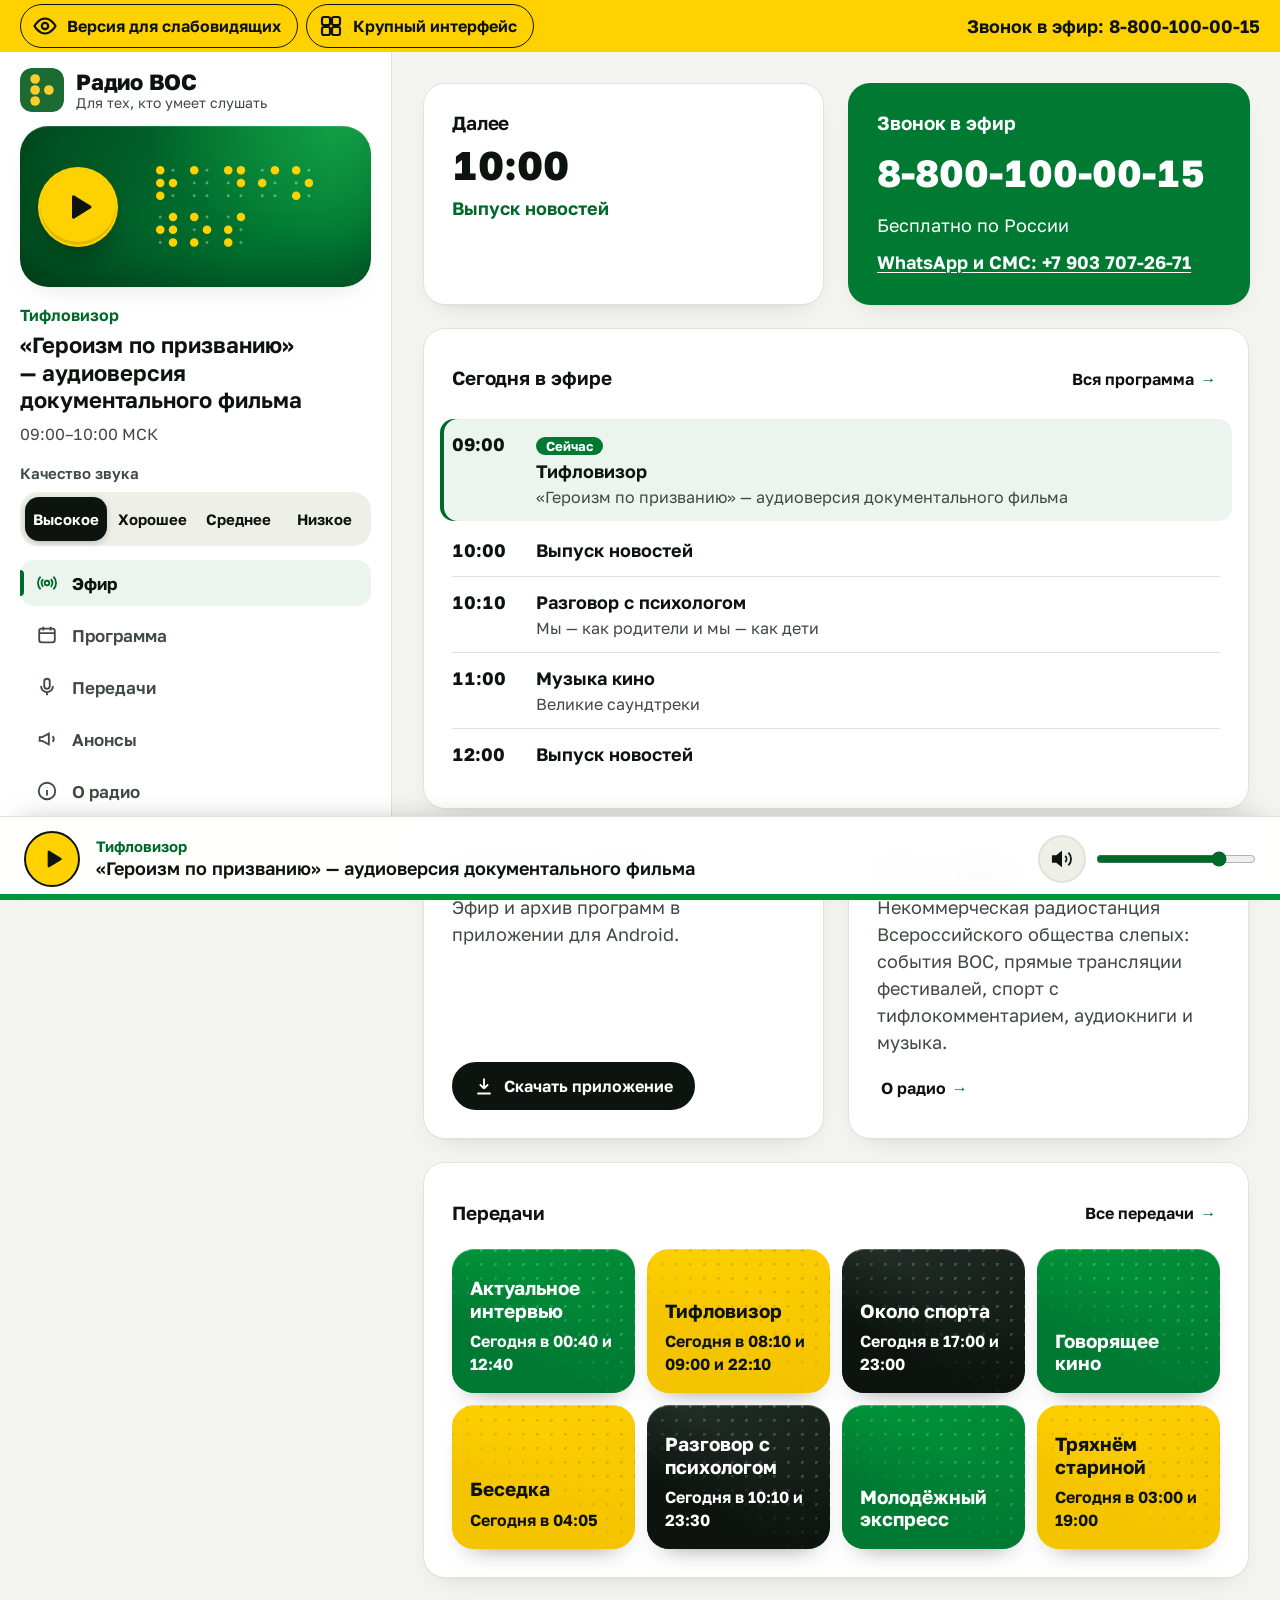
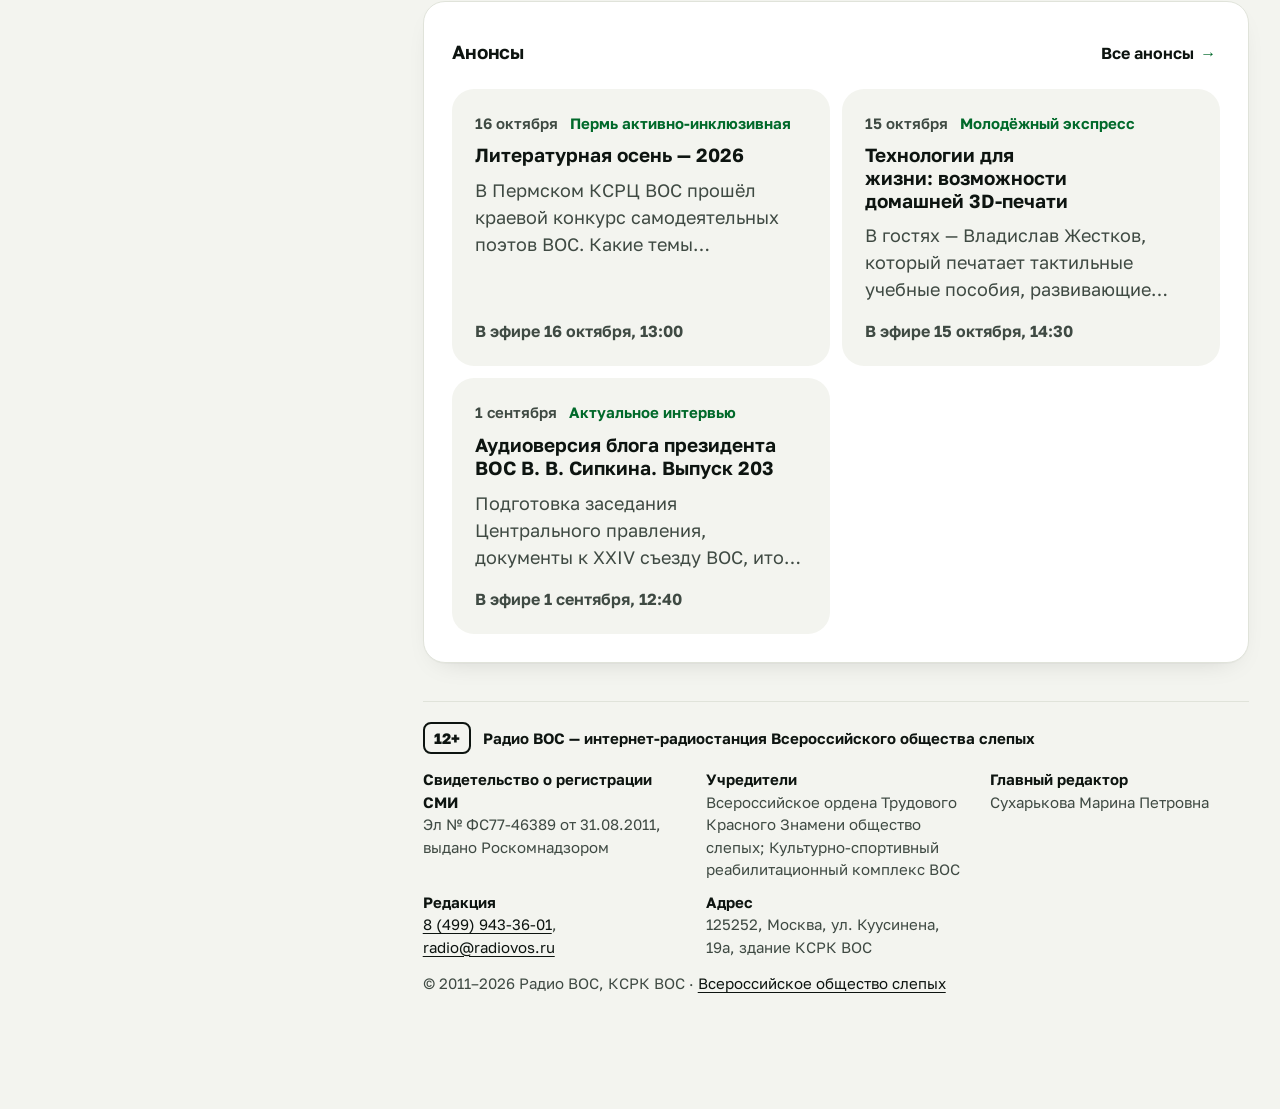
==== commit e556938a: "Два слоя: спокойный обычный вид и крупный интерфейс Обычный вид без жёлтых «наклеек»: тонкая зелёная" ====
--- a/index.html
+++ b/index.html
@@ -8,7 +8,7 @@
   <meta name="theme-color" content="#ffffff">
   <link rel="preload" href="assets/fonts/golos-text-cyrillic-wght-normal.woff2" as="font" type="font/woff2" crossorigin>
   <link rel="icon" href="assets/img/favicon.svg" type="image/svg+xml">
-  <link rel="stylesheet" href="assets/css/main.css?v=13">
+  <link rel="stylesheet" href="assets/css/main.css?v=15">
   <script>
     try {
       var s = JSON.parse(localStorage.getItem("vos-a11y") || "{}"), r = document.documentElement;
@@ -18,8 +18,8 @@
         r.style.setProperty("--scale", s.scale || 1.25);
         if (s.tracking) r.style.setProperty("--tracking", s.tracking);
         if (s.leading) r.style.setProperty("--leading", s.leading);
-        if (s.simple === "on") r.dataset.simple = "";
       }
+      if (s.simple === "on") r.dataset.simple = "";
     } catch (e) {}
   </script>
 </head>
@@ -30,10 +30,16 @@
 
   <!-- ============ Верхняя строка: жёлтая полоса флага ============ -->
   <header class="topline">
+    <div class="topline__group">
     <button class="topline__btn" type="button" id="a11y-toggle" aria-expanded="false" aria-controls="a11y-panel">
       <svg viewBox="0 0 24 24" fill="none" stroke="currentColor" stroke-width="2.2" aria-hidden="true"><path d="M1.5 12S5.5 4.5 12 4.5 22.5 12 22.5 12 18.5 19.5 12 19.5 1.5 12 1.5 12z"/><circle cx="12" cy="12" r="3.2"/></svg>
       <span data-a11y-label>Версия для слабовидящих</span>
     </button>
+    <button class="topline__btn" type="button" id="big-toggle" aria-pressed="false">
+      <svg viewBox="0 0 24 24" fill="none" stroke="currentColor" stroke-width="2.2" aria-hidden="true"><rect x="3" y="3" width="8" height="8" rx="2"/><rect x="13" y="3" width="8" height="8" rx="2"/><rect x="3" y="13" width="8" height="8" rx="2"/><rect x="13" y="13" width="8" height="8" rx="2"/></svg>
+      <span>Крупный интерфейс</span>
+    </button>
+    </div>
     <a class="topline__phone" href="tel:88001000015">Звонок в эфир: 8-800-100-00-15</a>
   </header>
 
@@ -91,7 +97,7 @@
         </div>
       </fieldset>
       <fieldset class="a11y-group">
-        <legend>Одна кнопка</legend>
+        <legend>Крупный интерфейс</legend>
         <div class="a11y-options">
           <label class="a11y-opt"><input type="radio" name="simple" value="off"><span>Выкл.</span></label>
           <label class="a11y-opt"><input type="radio" name="simple" value="on"><span>Вкл.</span></label>
@@ -358,20 +364,45 @@
     </div>
   </div>
 
-  <!-- ============ Режим одной кнопки ============ -->
-  <section class="simple" aria-label="Режим одной кнопки">
-    <button class="play play--huge" type="button" data-play>
-      <svg class="i-play" viewBox="0 0 24 24" fill="currentColor" aria-hidden="true"><path d="M8 5.2v13.6a1 1 0 0 0 1.5.86l11-6.8a1 1 0 0 0 0-1.72l-11-6.8A1 1 0 0 0 8 5.2z"/></svg>
-      <svg class="i-pause" viewBox="0 0 24 24" fill="currentColor" aria-hidden="true"><rect x="5.5" y="4.5" width="4.5" height="15" rx="1.4"/><rect x="14" y="4.5" width="4.5" height="15" rx="1.4"/></svg>
-      <span class="visually-hidden" data-play-label>Слушать эфир</span>
-    </button>
-    <p class="simple__label" aria-hidden="true" data-simple-label>Слушать</p>
-    <div class="simple__now">
-      <p class="simple__show" id="simple-show">Радио ВОС</p>
-      <p class="simple__title" id="simple-title">Прямой эфир</p>
-    </div>
-    <button class="btn" type="button" id="simple-off">Обычный вид</button>
-  </section>
+  <!-- ============ Крупный интерфейс ============ -->
+  <main class="big" aria-label="Крупный интерфейс">
+    <h1 class="visually-hidden">Радио ВОС — крупный интерфейс</h1>
+    <div class="big__home" data-big-view="home">
+      <button class="big-tile big-tile--play" type="button" data-play>
+        <span class="big-tile__icon" aria-hidden="true"><svg class="i-play" viewBox="0 0 24 24" fill="currentColor" aria-hidden="true"><path d="M8 5.2v13.6a1 1 0 0 0 1.5.86l11-6.8a1 1 0 0 0 0-1.72l-11-6.8A1 1 0 0 0 8 5.2z"/></svg><svg class="i-pause" viewBox="0 0 24 24" fill="currentColor" aria-hidden="true"><rect x="5.5" y="4.5" width="4.5" height="15" rx="1.4"/><rect x="14" y="4.5" width="4.5" height="15" rx="1.4"/></svg></span>
+        <span class="big-tile__label" aria-hidden="true" data-simple-label>Слушать</span>
+        <span class="big-tile__now" aria-hidden="true"><b id="simple-show">Радио ВОС</b><span id="simple-title">Прямой эфир</span></span>
+        <span class="visually-hidden" data-play-label>Слушать эфир</span>
+      </button>
+      <button class="big-tile big-tile--prog" type="button" data-big-go="prog">
+        <svg viewBox="0 0 24 24" fill="none" stroke="currentColor" stroke-width="2" aria-hidden="true"><rect x="3.5" y="5" width="17" height="15" rx="2.5"/><path d="M3.5 10h17M8 3v4M16 3v4"/></svg>
+        <span class="big-tile__label">Программа</span>
+      </button>
+      <a class="big-tile big-tile--call" href="tel:88001000015">
+        <svg viewBox="0 0 24 24" fill="none" stroke="currentColor" stroke-width="2" aria-hidden="true"><path d="M5 4h4l2 5-2.5 1.5a11 11 0 0 0 5 5L15 13l5 2v4a1 1 0 0 1-1 1A16 16 0 0 1 4 5a1 1 0 0 1 1-1z"/></svg>
+        <span class="big-tile__label">Позвонить в эфир</span>
+        <span class="big-tile__sub">8-800-100-00-15</span>
+      </a>
+      <button class="big-tile big-tile--vol" type="button" data-vol="-10">
+        <span class="big-tile__sign" aria-hidden="true">−</span>
+        <span class="big-tile__label">Тише</span>
+      </button>
+      <button class="big-tile big-tile--vol" type="button" data-vol="10">
+        <span class="big-tile__sign" aria-hidden="true">+</span>
+        <span class="big-tile__label">Громче</span>
+      </button>
+    </div>
+
+    <div class="big__prog" data-big-view="prog" hidden>
+      <button class="big-back" type="button" data-big-go="home">
+        <svg viewBox="0 0 24 24" fill="none" stroke="currentColor" stroke-width="2.6" aria-hidden="true"><path d="M15 5l-7 7 7 7"/></svg>Назад
+      </button>
+      <h2 class="big__title" id="big-prog-title" tabindex="-1">Программа на сегодня</h2>
+      <ol class="big-slots" id="big-list"></ol>
+    </div>
+
+    <button class="btn big-exit" type="button" id="simple-off">Обычный сайт</button>
+  </main>
 
   <!-- ============ Горячие клавиши ============ -->
   <dialog class="keys-dialog" id="keys" aria-labelledby="keys-title">
@@ -389,7 +420,7 @@
   <div class="visually-hidden" id="sr-status" role="status" aria-live="polite"></div>
   <div class="toast" id="toast" role="alert" hidden></div>
 
-  <script src="assets/js/data.js?v=13"></script>
-  <script src="assets/js/main.js?v=13"></script>
+  <script src="assets/js/data.js?v=15"></script>
+  <script src="assets/js/main.js?v=15"></script>
 </body>
 </html>
--- a/assets/css/main.css
+++ b/assets/css/main.css
@@ -42,7 +42,9 @@
   --surface-2: #eef0e8;
   --text: #0d1410;
   --muted: #3f4a43;          /* 8.4:1 на --bg */
-  --line: #d5d9cf;
+  --line: #e0e3da;
+  --line-strong: #c3c8bc;
+  --tint: #ebf5ee;           /* лёгкий зелёный для выделения */
   --brand: var(--green-ink);
   --accent: var(--flag-yellow);
   --accent-ink: #0d1410;
@@ -50,10 +52,10 @@
   --focus: #0d1410;
   --focus-bg: var(--flag-yellow);   /* фокус как в GOV.UK: жёлтая подсветка + тёмная черта */
   --focus-ink: #0d1410;
-  --shadow: 0 1px 2px rgba(13, 20, 16, .05), 0 14px 32px -22px rgba(13, 20, 16, .35);
-  --cover-a: #1aa34a;
-  --cover-b: #00692a;
-  --cover-c: #004d1f;
+  --shadow: 0 1px 1px rgba(13, 20, 16, .03), 0 10px 30px -18px rgba(13, 20, 16, .22);
+  --cover-a: #13a046;
+  --cover-b: #007a33;
+  --cover-c: #004a1e;
   --dot-on: var(--flag-yellow);
   --dot-off: rgba(255, 255, 255, .35);
 
@@ -62,7 +64,7 @@
   --r-lg: 28px;
   --r: 22px;
   --r-sm: 14px;
-  --gap: clamp(14px, 1.6vw, 20px);
+  --gap: clamp(16px, 1.8vw, 24px);
   --bar-h: 84px;            /* уточняется скриптом по реальной высоте плеера */
   --top-h: 52px;
 
@@ -89,6 +91,8 @@
   --focus-bg: var(--text);
   --focus-ink: var(--bg);
   --shadow: none;
+  --line-strong: var(--text);
+  --tint: var(--bg);
   --cover-a: var(--bg); --cover-b: var(--bg); --cover-c: var(--bg);
   --dot-on: var(--text);
   --dot-off: var(--text);
@@ -189,12 +193,12 @@
   gap: 10px;
   min-height: 44px;
   padding: 0 16px 0 12px;
-  border: 2px solid var(--accent-ink);
+  border: 1.5px solid var(--accent-ink);
   border-radius: 999px;
   background: transparent;
   color: var(--accent-ink);
   font-size: 1rem;
-  font-weight: 700;
+  font-weight: 650;
   cursor: pointer;
 }
 .topline__btn:hover { background: rgba(13, 20, 16, .08); }
@@ -202,6 +206,8 @@
 .topline__phone { color: var(--accent-ink); font-weight: 650; text-decoration: none; white-space: nowrap; }
 .topline__phone:hover { text-decoration: underline; }
 @media (max-width: 560px) { .topline__phone { display: none; } }
+/* На телефоне шапка не прилипает — экран и так маленький */
+@media (max-width: 700px) { .topline { position: static; } }
 
 /* ---------- Кнопки ---------- */
 .btn {
@@ -221,7 +227,8 @@
 }
 .btn:hover { border-color: var(--text); }
 .btn svg { width: 20px; height: 20px; flex: none; }
-.btn--accent { background: var(--accent); border-color: var(--accent-ring); color: var(--accent-ink); }
+.btn--accent { background: var(--text); border-color: var(--text); color: var(--side); }
+.btn--accent:hover { background: var(--green-ink); border-color: var(--green-ink); }
 .btn--quiet { background: transparent; border-color: transparent; color: var(--muted); padding: 0 12px; }
 .btn--quiet:hover { color: var(--text); border-color: var(--line); }
 
@@ -332,8 +339,8 @@
   aspect-ratio: 1 / .46;
   border-radius: var(--r-lg);
   background:
-    radial-gradient(120% 90% at 20% 10%, var(--cover-a), transparent 60%),
-    linear-gradient(160deg, var(--cover-b), var(--cover-c));
+    radial-gradient(90% 120% at 95% 0%, var(--cover-a), transparent 65%),
+    linear-gradient(120deg, var(--cover-c), var(--cover-b) 70%);
   box-shadow: inset 0 1px 0 rgba(255, 255, 255, .14), inset 0 -40px 60px -30px rgba(0, 0, 0, .45), var(--shadow);
   overflow: hidden;
 }
@@ -386,6 +393,7 @@
 @keyframes spin { to { transform: rotate(360deg); } }
 
 .play--big {
+  border-color: transparent;
   position: absolute;
   left: 18px; top: 50%;
   width: 80px; height: 80px;
@@ -411,7 +419,7 @@
   padding: 4px;
   border-radius: 18px;
   background: var(--surface-2);
-  border: 1px solid var(--line);
+  border: 1px solid transparent;
 }
 @container onair (min-width: 19.5rem) {
   .segmented { grid-template-columns: repeat(4, minmax(0, 1fr)); }
@@ -428,7 +436,7 @@
   font-weight: 650;
   pointer-events: none;
 }
-.segmented input:checked + span { background: var(--accent); color: var(--accent-ink); box-shadow: inset 0 0 0 2px var(--accent-ring); }
+.segmented input:checked + span { background: var(--text); color: var(--side); box-shadow: 0 2px 8px -3px rgba(13, 20, 16, .45); }
 .segmented input:focus-visible + span { box-shadow: 0 0 0 3px var(--focus-bg), 0 0 0 6px var(--focus); position: relative; z-index: 1; }
 .segmented label:hover span { box-shadow: inset 0 0 0 2px var(--line); }
 
@@ -458,8 +466,19 @@
 }
 .menu a:hover { background: var(--surface-2); }
 .menu svg { width: 22px; height: 22px; flex: none; color: var(--muted); }
-.menu a[aria-current="page"] { background: var(--accent); color: var(--accent-ink); box-shadow: inset 0 0 0 2px var(--accent-ring); }
-.menu a[aria-current="page"] svg { color: currentColor; }
+.menu a { position: relative; color: var(--muted); font-weight: 600; }
+.menu a:hover { color: var(--text); }
+.menu a[aria-current="page"] { background: var(--tint); color: var(--text); font-weight: 700; }
+.menu a[aria-current="page"]::before {
+  content: "";
+  position: absolute;
+  left: 0; top: 10px; bottom: 10px;
+  width: 4px;
+  border-radius: 0 4px 4px 0;
+  background: var(--green-ink);
+}
+.menu a[aria-current="page"] svg { color: var(--green-ink); }
+:root[data-scheme] .menu a[aria-current="page"] { box-shadow: inset 0 0 0 2px var(--text); }
 
 .side__tools { display: flex; gap: 8px; }
 
@@ -501,13 +520,13 @@
   flex-direction: column;
   gap: 10px;
   min-width: 0;
-  padding: clamp(20px, 2vw, 26px);
+  padding: clamp(22px, 2.2vw, 30px);
   border: 1px solid var(--line);
   border-radius: var(--r);
-  background: linear-gradient(180deg, var(--surface-hi), var(--surface));
+  background: var(--surface);
   box-shadow: var(--shadow);
 }
-.mod h2 { font-size: 1.25rem; }
+.mod h2 { font-size: 1.1875rem; font-weight: 650; letter-spacing: -.005em; }
 .mod p { color: var(--muted); }
 .mod__head { display: flex; flex-wrap: wrap; align-items: center; justify-content: space-between; gap: 4px 12px; margin-bottom: 4px; }
 
@@ -566,19 +585,21 @@
   padding: 12px;
   border: 0;
   border-radius: var(--r-sm);
-  background: var(--accent);
-  color: var(--accent-ink);
-  box-shadow: inset 0 0 0 2px var(--accent-ring);
-}
+  background: var(--tint);
+  color: var(--text);
+  box-shadow: inset 4px 0 0 var(--green-ink);
+}
+:root[data-scheme] .slot.is-now { box-shadow: inset 0 0 0 2px var(--text); }
 .slot.is-now + .slot { border-top: 0; }
-.slot.is-now .slot__show, .slot.is-now .slot__title { color: var(--accent-ink) !important; }
+.slot.is-now .slot__show { color: var(--text) !important; }
+.slot.is-now .slot__title { color: var(--muted) !important; }
 .slot__now {
   justify-self: start;
   margin-bottom: 2px;
   padding: 1px 10px;
   border-radius: 999px;
-  background: var(--accent-ink);
-  color: var(--accent);
+  background: var(--green-deep);
+  color: #fff;
   font-size: .8125rem;
   font-weight: 700;
 }
@@ -629,7 +650,7 @@
 }
 .tile > * { position: relative; }
 a.tile:hover { transform: translateY(-3px); }
-.tile[data-c="sun"] { --c: #f5c400; --c-hi: var(--flag-yellow); --ink: #0d1410; --dots: rgba(13, 20, 16, .14); box-shadow: inset 0 0 0 2px var(--accent-ring), 0 14px 26px -18px rgba(13, 20, 16, .55); }
+.tile[data-c="sun"] { --c: #f5c400; --c-hi: var(--flag-yellow); --ink: #0d1410; --dots: rgba(13, 20, 16, .12); }
 .tile[data-c="ink"] { --c: #0d1410; --c-hi: #24302a; }
 .tile h3 { font-size: 1.1875rem; font-weight: 700; text-wrap: balance; }
 .mod .tile p, .tile p { color: inherit; font-size: 1rem; line-height: 1.4; }
@@ -656,10 +677,10 @@
   flex-direction: column;
   gap: 10px;
   height: 100%;
-  padding: 20px;
+  padding: 22px;
   border-radius: var(--r);
-  background: var(--surface-2);
-  border: 1px solid var(--line);
+  background: var(--bg);
+  border: 1px solid transparent;
 }
 .cards--full .card { padding: 26px; background: linear-gradient(180deg, var(--surface-hi), var(--surface)); box-shadow: var(--shadow); }
 .card__meta { display: flex; flex-wrap: wrap; gap: 2px 12px; font-size: .9375rem; }
@@ -758,34 +779,140 @@
 :root[data-scheme] .is-playing .cover__dots circle { animation: none !important; }
 
 /* =========================================================
-   Режим одной кнопки
+   Крупный интерфейс — по мотивам Apple Assistive Access
    ========================================================= */
-.simple { display: none; }
+.big { display: none; }
 :root[data-simple] .app,
 :root[data-simple] .bar,
 :root[data-simple] .skip-link { display: none !important; }
 :root[data-simple] body { padding-bottom: 0; }
-:root[data-simple] .simple {
+:root[data-simple] .big {
+  display: grid;
+  gap: clamp(16px, 2.4vw, 24px);
+  align-content: start;
+  max-width: 1180px;
+  min-height: calc(100dvh - var(--top-h));
+  margin: 0 auto;
+  padding: clamp(16px, 3vw, 32px);
+}
+.big__home {
+  display: grid;
+  grid-template-columns: repeat(2, minmax(0, 1fr));
+  gap: clamp(14px, 2vw, 20px);
+}
+@media (min-width: 900px) {
+  .big__home { grid-template-columns: repeat(4, minmax(0, 1fr)); }
+  .big-tile { min-height: 13rem; }
+}
+.big-tile {
+  position: relative;
+  display: flex;
+  flex-direction: column;
+  justify-content: flex-end;
+  align-items: flex-start;
+  gap: 10px;
+  min-height: 10.5rem;
+  padding: clamp(20px, 2.6vw, 30px);
+  border: 0;
+  border-radius: 32px;
+  background: var(--surface);
+  color: var(--text);
+  text-align: left;
+  text-decoration: none;
+  cursor: pointer;
+  box-shadow: var(--shadow), inset 0 0 0 1px var(--line);
+  transition: transform .15s;
+}
+.big-tile:active { transform: scale(.98); }
+.big-tile > svg { width: 52px; height: 52px; margin-bottom: auto; }
+.big-tile__label { font-size: clamp(1.625rem, 3.4vw, 2.5rem); font-weight: 750; line-height: 1.1; letter-spacing: -.01em; }
+.big-tile__sub { font-size: 1.25rem; font-weight: 600; font-variant-numeric: tabular-nums; }
+.big-tile__sign { margin-bottom: auto; font-size: 4rem; font-weight: 300; line-height: .8; }
+
+.big-tile--play {
+  grid-column: 1 / -1;
+  min-height: 15rem;
+  gap: 16px;
+  color: #fff;
+  background:
+    radial-gradient(90% 120% at 95% 0%, var(--cover-a), transparent 65%),
+    linear-gradient(120deg, var(--cover-c), var(--cover-b) 70%);
+  box-shadow: 0 24px 50px -28px rgba(0, 74, 30, .8), inset 0 1px 0 rgba(255, 255, 255, .15);
+}
+.big-tile__icon {
   display: grid;
   place-items: center;
-  align-content: center;
-  gap: clamp(20px, 4vh, 40px);
-  min-height: calc(100dvh - var(--top-h));
-  padding: 24px;
-  text-align: center;
-}
-.simple .play--huge {
-  position: static;
-  width: min(62vw, 46vh, 420px);
-  height: min(62vw, 46vh, 420px);
-  border-width: 4px;
-  box-shadow: 0 30px 60px -30px rgba(13, 20, 16, .6);
-}
-.simple .play--huge svg { width: 42%; height: 42%; }
-.simple__label { font-size: clamp(2rem, 6vw, 3.5rem); font-weight: 750; line-height: 1.1; }
-.simple__now { display: grid; gap: 6px; max-width: 40ch; }
-.simple__show { color: var(--brand); font-size: 1.5rem; font-weight: 650; }
-.simple__title { font-size: clamp(1.5rem, 3.4vw, 2.25rem); font-weight: 650; line-height: 1.25; text-wrap: balance; }
+  width: clamp(96px, 14vw, 150px);
+  height: clamp(96px, 14vw, 150px);
+  margin-bottom: auto;
+  border-radius: 50%;
+  background: var(--flag-yellow);
+  color: #0d1410;
+}
+.big-tile__icon svg { width: 44%; height: 44%; }
+.big-tile--play .i-pause { display: none; }
+.big-tile--play[data-state="playing"] .i-play, .big-tile--play[data-state="loading"] .i-play { display: none; }
+.big-tile--play[data-state="playing"] .i-pause, .big-tile--play[data-state="loading"] .i-pause { display: block; }
+.big-tile--play .big-tile__label { font-size: clamp(2.25rem, 5vw, 3.5rem); }
+.big-tile__now { display: grid; gap: 4px; font-size: clamp(1.125rem, 2vw, 1.5rem); line-height: 1.3; }
+.big-tile__now b { color: var(--flag-yellow); font-weight: 650; }
+
+.big-tile--prog { background: var(--flag-yellow); color: #0d1410; box-shadow: var(--shadow); }
+.big-tile--call { background: #0d1410; color: #fff; box-shadow: var(--shadow); }
+
+.big-exit { justify-self: center; }
+
+/* Крупная программа */
+.big__prog { display: grid; gap: 16px; }
+.big-back {
+  justify-self: start;
+  display: inline-flex;
+  align-items: center;
+  gap: 10px;
+  min-height: 64px;
+  padding: 0 26px 0 18px;
+  border: 0;
+  border-radius: 999px;
+  background: var(--text);
+  color: var(--side);
+  font-size: 1.5rem;
+  font-weight: 700;
+  cursor: pointer;
+}
+.big-back svg { width: 28px; height: 28px; }
+.big__title { font-size: clamp(2rem, 4.4vw, 3rem); font-weight: 750; }
+.big__title:focus { outline: none; box-shadow: none !important; }
+.big-slots { display: grid; gap: 10px; margin: 0; padding: 0; list-style: none; }
+.big-slots li {
+  display: grid;
+  grid-template-columns: 6.5rem minmax(0, 1fr);
+  gap: 4px 20px;
+  padding: 20px 24px;
+  border-radius: 24px;
+  background: var(--surface);
+  box-shadow: inset 0 0 0 1px var(--line);
+  font-size: clamp(1.25rem, 2.4vw, 1.75rem);
+  line-height: 1.3;
+}
+.big-slots time { font-weight: 750; font-variant-numeric: tabular-nums; }
+.big-slots b { font-weight: 700; }
+.big-slots small { display: block; color: var(--muted); font-size: .8em; }
+.big-slots .is-now { background: var(--tint); box-shadow: inset 6px 0 0 var(--green-ink); }
+@media (max-width: 560px) { .big-slots li { grid-template-columns: 1fr; } }
+
+/* Схемы для слабовидящих: два цвета */
+:root[data-scheme] .big-tile,
+:root[data-scheme] .big-slots li { background: var(--bg); color: var(--text); box-shadow: inset 0 0 0 3px var(--text); }
+:root[data-scheme] .big-tile__icon { background: var(--text); color: var(--bg); }
+:root[data-scheme] .big-tile__now b { color: var(--text); }
+
+/* ---------- Верхняя строка: группа кнопок ---------- */
+.topline__group { display: flex; flex-wrap: wrap; gap: 8px; }
+.topline__btn[aria-pressed="true"] { background: var(--accent-ink); color: var(--flag-yellow); }
+:root[data-scheme] .topline__btn[aria-pressed="true"] { background: var(--bg); color: var(--text); }
+@media (max-width: 520px) {
+  .topline__btn { padding: 0 12px 0 10px; font-size: .9375rem; }
+}
 
 /* ---------- Список горячих клавиш ---------- */
 .keys-dialog {
@@ -815,3 +942,11 @@
   font-weight: 700;
   text-align: center;
 }
+.big-slots .slot__now { display: table; margin-bottom: 8px; padding: 4px 14px; font-size: 1rem; }
+.big-tile__sub { white-space: nowrap; }
+@media (max-width: 560px) {
+  .big-tile { padding: 18px; border-radius: 26px; }
+  .big-tile__label { font-size: 1.5rem; }
+  .big-tile--play .big-tile__label { font-size: 2.25rem; }
+  .big-tile__sub { font-size: 1rem; }
+}
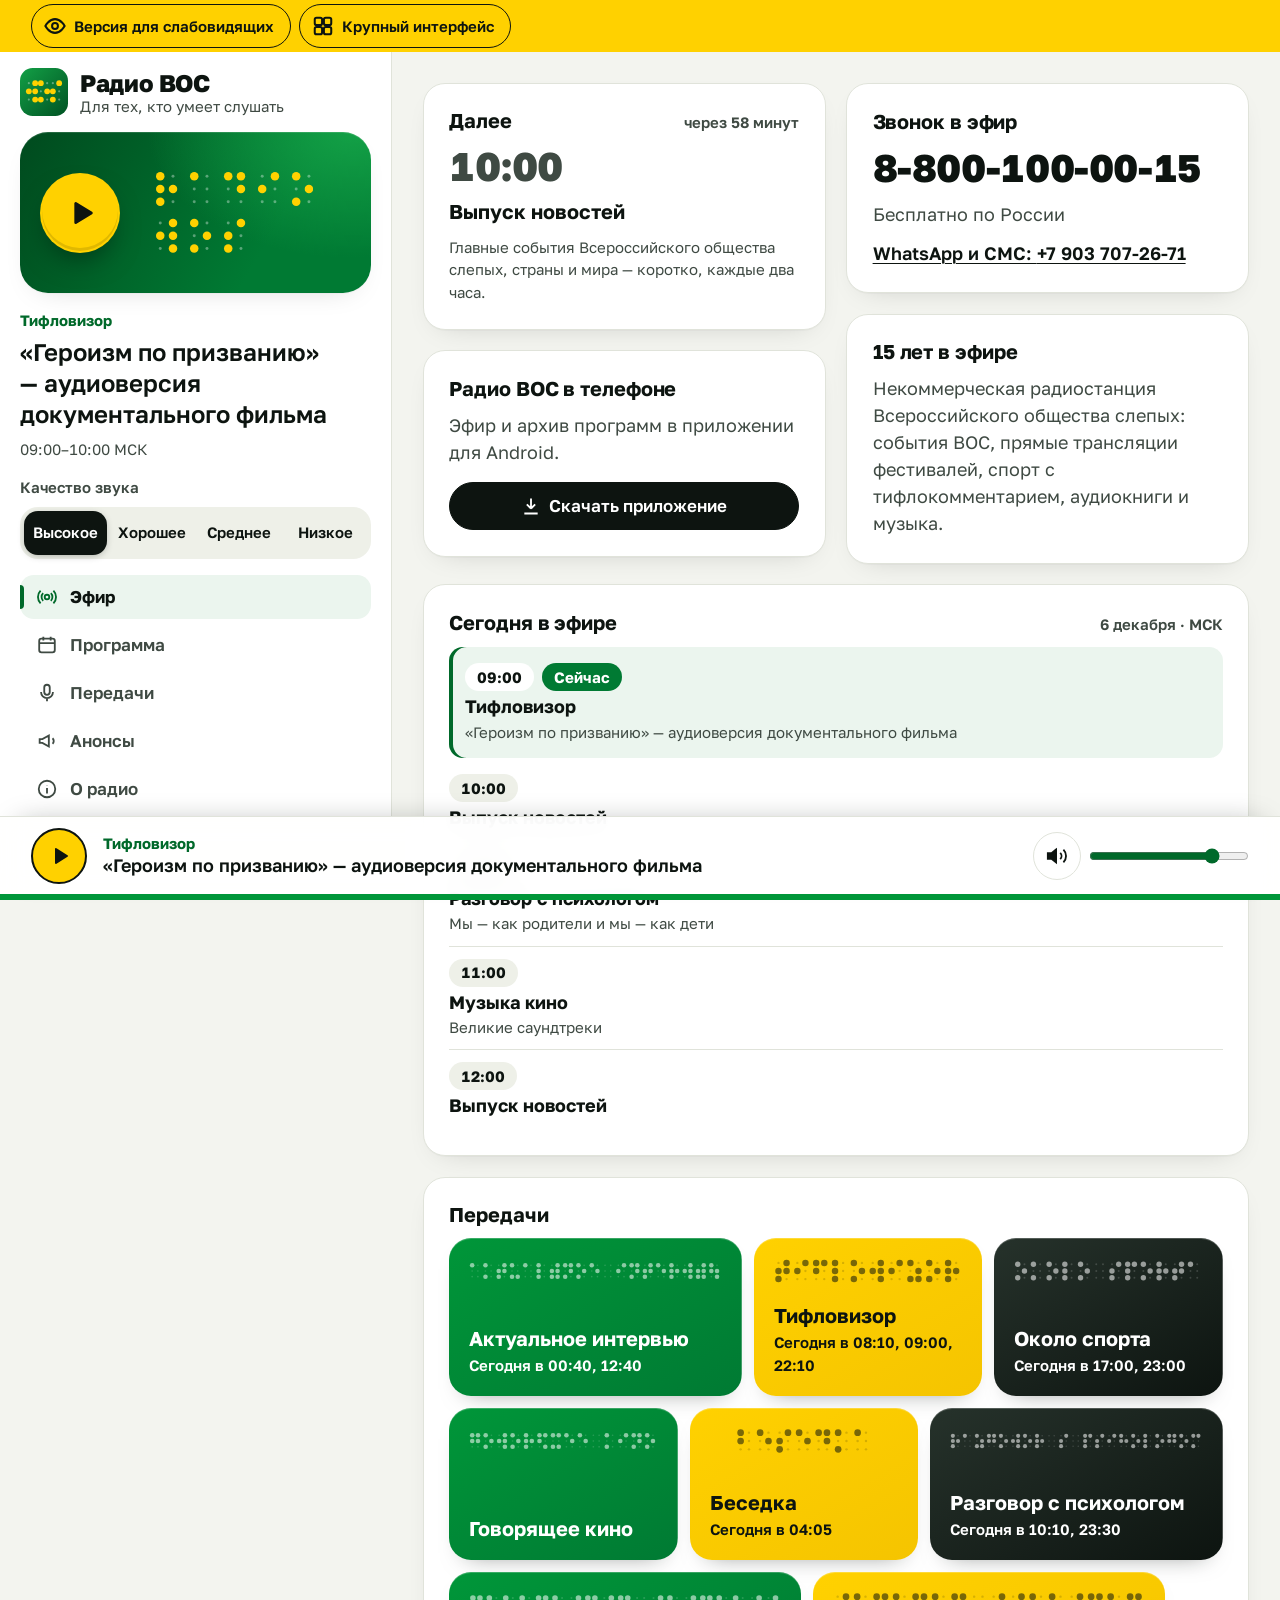
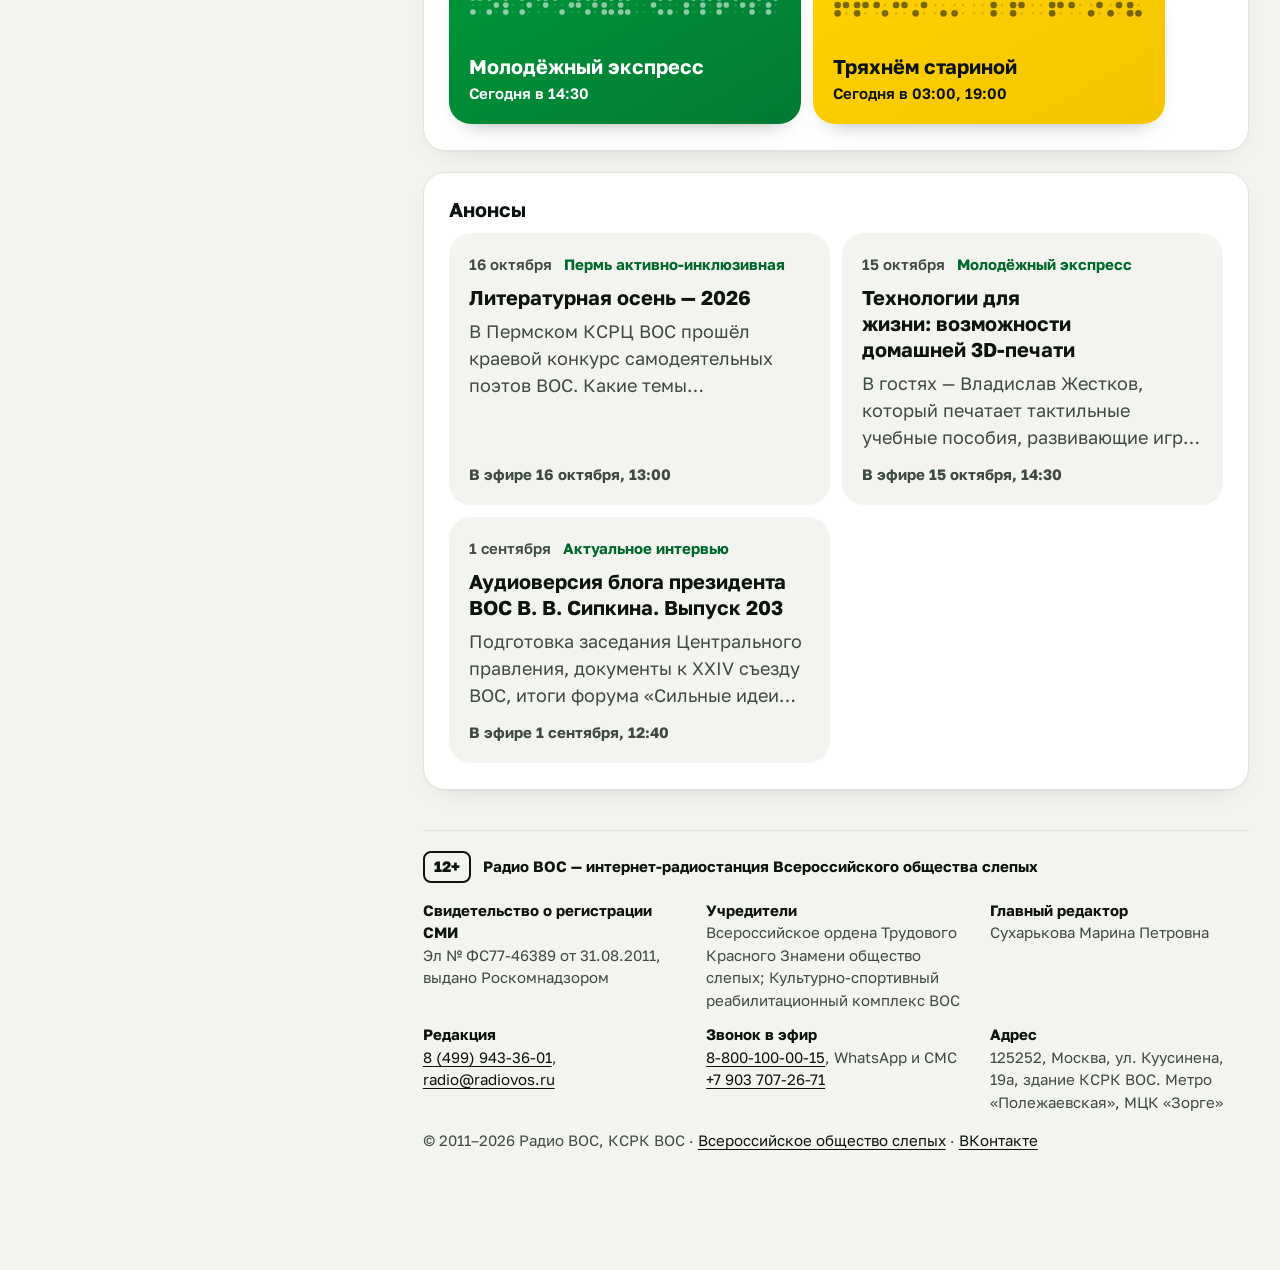
==== commit b0b1651e: "Шлифовка: дизайн-система, умная сетка, Брайль на плитках, превью ссылки - единые шкалы отступов, тек" ====
--- a/index.html
+++ b/index.html
@@ -4,11 +4,26 @@
   <meta charset="utf-8">
   <meta name="viewport" content="width=device-width, initial-scale=1, viewport-fit=cover">
   <title>Радио ВОС — интернет-радио Всероссийского общества слепых</title>
-  <meta name="description" content="Прямой эфир, программа передач и анонсы Радио ВОС — официальной интернет-радиостанции Всероссийского общества слепых.">
-  <meta name="theme-color" content="#ffffff">
+  <meta name="description" content="Прямой эфир, программа передач и анонсы Радио ВОС — интернет-радиостанции Всероссийского общества слепых.">
+  <meta name="theme-color" content="#ffd100">
+
+  <!-- Превью ссылки в мессенджерах и соцсетях -->
+  <meta property="og:type" content="website">
+  <meta property="og:site_name" content="Радио ВОС">
+  <meta property="og:locale" content="ru_RU">
+  <meta property="og:url" content="https://psayha.github.io/radiovos-prototype/">
+  <meta property="og:title" content="Радио ВОС — для тех, кто умеет слушать">
+  <meta property="og:description" content="Интернет-радио Всероссийского общества слепых: прямой эфир, программа передач и анонсы.">
+  <meta property="og:image" content="https://psayha.github.io/radiovos-prototype/assets/img/og.png">
+  <meta property="og:image:width" content="1200">
+  <meta property="og:image:height" content="630">
+  <meta property="og:image:alt" content="Радио ВОС: надпись шрифтом Брайля в цветах флага ВОС">
+  <meta name="twitter:card" content="summary_large_image">
+
   <link rel="preload" href="assets/fonts/golos-text-cyrillic-wght-normal.woff2" as="font" type="font/woff2" crossorigin>
   <link rel="icon" href="assets/img/favicon.svg" type="image/svg+xml">
-  <link rel="stylesheet" href="assets/css/main.css?v=15">
+  <link rel="apple-touch-icon" href="assets/img/og-icon.png">
+  <link rel="stylesheet" href="assets/css/main.css?v=25">
   <script>
     try {
       var s = JSON.parse(localStorage.getItem("vos-a11y") || "{}"), r = document.documentElement;
@@ -28,19 +43,16 @@
   <a class="skip-link" href="#content">К содержанию</a>
   <a class="skip-link" href="#keys" data-keys>Горячие клавиши</a>
 
-  <!-- ============ Верхняя строка: жёлтая полоса флага ============ -->
+  <!-- ============ Шапка — жёлтая полоса флага ============ -->
   <header class="topline">
-    <div class="topline__group">
     <button class="topline__btn" type="button" id="a11y-toggle" aria-expanded="false" aria-controls="a11y-panel">
       <svg viewBox="0 0 24 24" fill="none" stroke="currentColor" stroke-width="2.2" aria-hidden="true"><path d="M1.5 12S5.5 4.5 12 4.5 22.5 12 22.5 12 18.5 19.5 12 19.5 1.5 12 1.5 12z"/><circle cx="12" cy="12" r="3.2"/></svg>
-      <span data-a11y-label>Версия для слабовидящих</span>
+      <span data-a11y-label><span class="topline__long">Версия для слабовидящих</span><span class="topline__short">Для слабовидящих</span></span>
     </button>
     <button class="topline__btn" type="button" id="big-toggle" aria-pressed="false">
       <svg viewBox="0 0 24 24" fill="none" stroke="currentColor" stroke-width="2.2" aria-hidden="true"><rect x="3" y="3" width="8" height="8" rx="2"/><rect x="13" y="3" width="8" height="8" rx="2"/><rect x="3" y="13" width="8" height="8" rx="2"/><rect x="13" y="13" width="8" height="8" rx="2"/></svg>
-      <span>Крупный интерфейс</span>
+      <span><span class="topline__long">Крупный интерфейс</span><span class="topline__short">Крупно</span></span>
     </button>
-    </div>
-    <a class="topline__phone" href="tel:88001000015">Звонок в эфир: 8-800-100-00-15</a>
   </header>
 
   <!-- ============ Версия для слабовидящих ============ -->
@@ -112,14 +124,12 @@
 
   <div class="app">
    <div class="layout">
-    <!-- ============ Левая колонка: эфир и меню ============ -->
+    <!-- ============ Слева: эфир и меню ============ -->
     <aside class="side" aria-label="Эфир и разделы">
-      <div class="side__top">
-        <a class="logo" href="#/" aria-label="Радио ВОС, на главную">
-          <img src="assets/img/favicon.svg" alt="" width="40" height="40">
-          <span class="logo__text"><b>Радио ВОС</b><small>Для тех, кто умеет слушать</small></span>
-        </a>
-      </div>
+      <a class="logo" href="#" aria-label="Радио ВОС, в начало страницы">
+        <img src="assets/img/logo.svg" alt="" width="48" height="48">
+        <span class="logo__text"><b>Радио ВОС</b><small>Для тех, кто умеет слушать</small></span>
+      </a>
 
       <section class="onair" id="player" aria-labelledby="onair-title" tabindex="-1">
         <h2 class="visually-hidden" id="onair-title">Прямой эфир</h2>
@@ -152,193 +162,98 @@
         </fieldset>
       </section>
 
-      <nav class="menu" aria-label="Разделы сайта">
+      <nav class="menu" aria-label="Разделы главной страницы">
         <ul>
-          <li><a href="#/" data-route="">
+          <li><a href="#" aria-current="page">
             <svg viewBox="0 0 24 24" fill="none" stroke="currentColor" stroke-width="2" aria-hidden="true"><circle cx="12" cy="12" r="2.5"/><path d="M7.8 16.2a6 6 0 0 1 0-8.4M16.2 7.8a6 6 0 0 1 0 8.4M5 19a10 10 0 0 1 0-14M19 5a10 10 0 0 1 0 14"/></svg>Эфир</a></li>
-          <li><a href="#/programma" data-route="programma">
+          <li><a href="#programma" data-anchor>
             <svg viewBox="0 0 24 24" fill="none" stroke="currentColor" stroke-width="2" aria-hidden="true"><rect x="3.5" y="5" width="17" height="15" rx="2.5"/><path d="M3.5 10h17M8 3v4M16 3v4"/></svg>Программа</a></li>
-          <li><a href="#/peredachi" data-route="peredachi">
+          <li><a href="#peredachi" data-anchor>
             <svg viewBox="0 0 24 24" fill="none" stroke="currentColor" stroke-width="2" aria-hidden="true"><rect x="9" y="3" width="6" height="11" rx="3"/><path d="M5.5 11a6.5 6.5 0 0 0 13 0M12 17.5V21"/></svg>Передачи</a></li>
-          <li><a href="#/anonsy" data-route="anonsy">
+          <li><a href="#anonsy" data-anchor>
             <svg viewBox="0 0 24 24" fill="none" stroke="currentColor" stroke-width="2" aria-hidden="true"><path d="M4 10v4h3l7 4V6L7 10H4zM18 9a4 4 0 0 1 0 6"/></svg>Анонсы</a></li>
-          <li><a href="#/o-radio" data-route="o-radio">
+          <li><a href="#o-radio" data-anchor>
             <svg viewBox="0 0 24 24" fill="none" stroke="currentColor" stroke-width="2" aria-hidden="true"><circle cx="12" cy="12" r="9"/><path d="M12 11v6M12 7.5v.5"/></svg>О радио</a></li>
-          <li><a href="#/kontakty" data-route="kontakty">
+          <li><a href="#kontakty" data-anchor>
             <svg viewBox="0 0 24 24" fill="none" stroke="currentColor" stroke-width="2" aria-hidden="true"><path d="M5 4h4l2 5-2.5 1.5a11 11 0 0 0 5 5L15 13l5 2v4a1 1 0 0 1-1 1A16 16 0 0 1 4 5a1 1 0 0 1 1-1z"/></svg>Контакты</a></li>
         </ul>
       </nav>
-
     </aside>
 
-    <!-- ============ Правая часть: модули ============ -->
+    <!-- ============ Справа: модули ============ -->
     <div class="content">
     <main id="content" tabindex="-1">
-
-      <!-- Эфир -->
-      <section class="view" data-view="" aria-labelledby="v-home">
-        <h1 class="visually-hidden" id="v-home" tabindex="-1">Радио ВОС — интернет-радио Всероссийского общества слепых</h1>
-        <div class="grid">
+      <h1 class="visually-hidden">Радио ВОС — интернет-радио Всероссийского общества слепых</h1>
+
+      <div class="home">
+        <div class="stack">
           <section class="mod mod--next">
-            <h2 id="m-next">Далее</h2>
+            <div class="mod__head">
+              <h2>Далее</h2>
+              <p class="mod__meta" id="next-in"></p>
+            </div>
             <p class="next__time"><time id="next-time"></time></p>
-            <p class="next__show" id="next-show"></p>
-            <p class="next__title" id="next-title"></p>
+            <div>
+              <p class="next__show" id="next-show"></p>
+              <p class="next__title" id="next-title"></p>
+            </div>
+            <p class="next__desc" id="next-desc"></p>
           </section>
 
-          <section class="mod mod--call">
-            <h2 id="m-call">Звонок в эфир</h2>
+          <section class="mod mod--app">
+            <h2>Радио ВОС в телефоне</h2>
+            <p>Эфир и архив программ в приложении для Android.</p>
+            <a class="btn btn--dark" href="https://radiovos.ru/download/radiovos.apk" download>
+              <svg viewBox="0 0 24 24" fill="none" stroke="currentColor" stroke-width="2.2" aria-hidden="true"><path d="M12 3v12m0 0 5-5m-5 5-5-5M4 21h16"/></svg>Скачать приложение</a>
+          </section>
+        </div>
+
+        <div class="stack">
+          <section class="mod mod--call" id="call">
+            <p class="call__live"><svg width="10" height="10" viewBox="0 0 10 10" aria-hidden="true"><circle cx="5" cy="5" r="5" fill="#c62828"/></svg>Прямой эфир — звоните</p>
+            <h2>Звонок в эфир</h2>
             <a class="call__phone" href="tel:88001000015">8-800-100-00-15</a>
             <p>Бесплатно по России</p>
             <a class="call__wa" href="https://wa.me/79037072671">WhatsApp и СМС: <span class="nw">+7 903 707-26-71</span></a>
           </section>
 
-          <section class="mod mod--today">
-            <div class="mod__head">
-              <h2 id="m-today">Сегодня в эфире</h2>
-              <a class="more" href="#/programma">Вся программа</a>
-            </div>
-            <ol class="slots" id="today-list"></ol>
+          <section class="mod mod--about" id="o-radio" tabindex="-1">
+            <h2>15 лет в эфире</h2>
+            <p>Некоммерческая радиостанция Всероссийского общества слепых: события ВОС, прямые трансляции фестивалей, спорт с тифлокомментарием, аудиокниги и музыка.</p>
           </section>
-
-          <section class="mod mod--app">
-            <h2 id="m-app">Радио ВОС в телефоне</h2>
-            <p>Эфир и архив программ в приложении для Android.</p>
-            <a class="btn btn--accent" href="https://radiovos.ru/download/radiovos.apk" download>
-              <svg viewBox="0 0 24 24" fill="none" stroke="currentColor" stroke-width="2.2" aria-hidden="true"><path d="M12 3v12m0 0 5-5m-5 5-5-5M4 21h16"/></svg>Скачать приложение</a>
-          </section>
-          <section class="mod mod--about">
-            <h2 id="m-about">15 лет в эфире</h2>
-            <p>Некоммерческая радиостанция Всероссийского общества слепых: события ВОС, прямые трансляции фестивалей, спорт с тифлокомментарием, аудиокниги и музыка.</p>
-            <a class="more" href="#/o-radio">О радио</a>
-          </section>
-          <section class="mod mod--wide">
-            <div class="mod__head">
-              <h2 id="m-shows">Передачи</h2>
-              <a class="more" href="#/peredachi">Все передачи</a>
-            </div>
-            <ul class="tiles" data-shows="8"></ul>
-          </section>
-
-          <section class="mod mod--wide">
-            <div class="mod__head">
-              <h2 id="m-news">Анонсы</h2>
-              <a class="more" href="#/anonsy">Все анонсы</a>
-            </div>
-            <ul class="cards" data-news="3"></ul>
-          </section>
-
-
-        </div>
-      </section>
-
-      <!-- Программа -->
-      <section class="view" data-view="programma" aria-labelledby="v-prog" hidden>
-        <div class="view__head">
-          <h1 id="v-prog" tabindex="-1">Программа передач</h1>
-          <p class="view__sub" id="prog-date"></p>
-        </div>
-        <div class="mod">
-          <ol class="slots slots--full" id="full-list"></ol>
-        </div>
-      </section>
-
-      <!-- Передачи -->
-      <section class="view" data-view="peredachi" aria-labelledby="v-shows" hidden>
-        <div class="view__head">
-          <h1 id="v-shows" tabindex="-1">Передачи</h1>
-        </div>
-        <ul class="tiles tiles--full" data-shows="all"></ul>
-      </section>
-
-      <!-- Анонсы -->
-      <section class="view" data-view="anonsy" aria-labelledby="v-news" hidden>
-        <div class="view__head">
-          <h1 id="v-news" tabindex="-1">Анонсы</h1>
-        </div>
-        <ul class="cards cards--full" data-news="all"></ul>
-      </section>
-
-      <!-- О радио -->
-      <section class="view" data-view="o-radio" aria-labelledby="v-about" hidden>
-        <div class="view__head">
-          <h1 id="v-about" tabindex="-1">О радио</h1>
-        </div>
-        <div class="grid">
-          <section class="mod mod--wide mod--lead">
-            <h2 id="a-who">Для тех, кто умеет слушать</h2>
-            <p>«Радио ВОС» — некоммерческая интернет-радиостанция Всероссийского общества слепых. Учредители — Общероссийская общественная организация инвалидов «Всероссийское ордена Трудового Красного Знамени общество слепых» и Культурно-спортивный реабилитационный комплекс ВОС.</p>
-          </section>
-          <section class="mod">
-            <h2 id="a-1">События ВОС</h2>
-            <p>Заседания Центрального правления и Совета директоров, реабилитационные форумы, еженедельные интервью с президентом ВОС В. В. Сипкиным и вице-президентами.</p>
-          </section>
-          <section class="mod">
-            <h2 id="a-2">Прямые трансляции</h2>
-            <p>Фестивали «Дары вдохновения» и «Гармония звука», Кубок «КИСИ», «Творческая ярмарка», бизнес-марафон «12 стульев», фестиваль театров «Пространство равных возможностей».</p>
-          </section>
-          <section class="mod">
-            <h2 id="a-3">Спорт с тифлокомментарием</h2>
-            <p>Футбольные и хоккейные матчи, Парад Победы с Красной площади, тематические дни к государственным праздникам.</p>
-          </section>
-          <section class="mod">
-            <h2 id="a-team">Редакция</h2>
-            <dl class="team">
-              <dt>Марина Сухарькова</dt><dd>главный редактор</dd>
-              <dt>Виктория Самойлова</dt><dd>программный директор</dd>
-              <dt>Николай Куневич</dt><dd>заместитель главного редактора</dd>
-              <dt>Антон Агишев</dt><dd>редактор информационных программ</dd>
-            </dl>
-          </section>
-          <section class="mod">
-            <h2 id="a-legal">Сведения о СМИ</h2>
-            <p><span class="age">12+</span></p>
-            <p>Свидетельство Роскомнадзора Эл № ФС77-46389 от 31.08.2011</p>
-          </section>
-        </div>
-      </section>
-
-      <!-- Контакты -->
-      <section class="view" data-view="kontakty" aria-labelledby="v-contacts" hidden>
-        <div class="view__head">
-          <h1 id="v-contacts" tabindex="-1">Контакты</h1>
-        </div>
-        <div class="grid">
-          <section class="mod mod--call">
-            <h2 id="c-air">Прямой эфир</h2>
-            <a class="call__phone" href="tel:88001000015">8-800-100-00-15</a>
-            <p>Бесплатно по России</p>
-            <a class="call__wa" href="https://wa.me/79037072671">WhatsApp и СМС: <span class="nw">+7 903 707-26-71</span></a>
-          </section>
-          <section class="mod">
-            <h2 id="c-office">Редакция</h2>
-            <dl class="team">
-              <dt><a href="tel:84999433601">8 (499) 943-36-01</a></dt><dd>телефон редакции</dd>
-              <dt><a href="mailto:radio@radiovos.ru">radio@radiovos.ru</a></dt><dd>письма и музыкальные заявки</dd>
-              <dt><a href="mailto:novosti@radiovos.ru">novosti@radiovos.ru</a></dt><dd>информационные программы</dd>
-              <dt><a href="https://vk.com/radiovos">vk.com/radiovos</a></dt><dd>сообщество во ВКонтакте</dd>
-            </dl>
-          </section>
-          <section class="mod mod--wide">
-            <h2 id="c-addr">Как добраться</h2>
-            <address>125252, Москва, ул. Куусинена, 19а, здание КСРК ВОС</address>
-            <p>Метро «Полежаевская», МЦК «Зорге». От метро «Полежаевская» и «Сокол» — троллейбусы 43, 65, 86, автобус 48 до остановки «Центральный Дом культуры ВОС».</p>
-          </section>
-        </div>
-      </section>
-
+        </div>
+
+        <section class="mod mod--today" id="programma" tabindex="-1">
+          <div class="mod__head">
+            <h2>Сегодня в эфире</h2>
+            <p class="mod__meta" id="today-date"></p>
+          </div>
+          <ol class="slots" id="today-list"></ol>
+        </section>
+
+        <section class="mod mod--wide" id="peredachi" tabindex="-1">
+          <h2>Передачи</h2>
+          <ul class="tiles" id="tiles"></ul>
+        </section>
+
+        <section class="mod mod--wide" id="anonsy" tabindex="-1">
+          <h2>Анонсы</h2>
+          <ul class="cards" id="cards"></ul>
+        </section>
+      </div>
     </main>
 
-    <footer class="foot">
+    <footer class="foot" id="kontakty" tabindex="-1">
       <p class="foot__title"><span class="age" aria-label="Возрастное ограничение 12+">12+</span> Радио ВОС — интернет-радиостанция Всероссийского общества слепых</p>
       <dl class="foot__data">
         <div><dt>Свидетельство о регистрации СМИ</dt><dd>Эл № ФС77-46389 от 31.08.2011, выдано Роскомнадзором</dd></div>
         <div><dt>Учредители</dt><dd>Всероссийское ордена Трудового Красного Знамени общество слепых; Культурно-спортивный реабилитационный комплекс ВОС</dd></div>
         <div><dt>Главный редактор</dt><dd>Сухарькова Марина Петровна</dd></div>
         <div><dt>Редакция</dt><dd><a href="tel:84999433601">8 (499) 943-36-01</a>, <a href="mailto:radio@radiovos.ru">radio@radiovos.ru</a></dd></div>
-        <div><dt>Адрес</dt><dd>125252, Москва, ул. Куусинена, 19а, здание КСРК ВОС</dd></div>
+        <div><dt>Звонок в эфир</dt><dd><a href="tel:88001000015">8-800-100-00-15</a>, WhatsApp и СМС <a href="https://wa.me/79037072671" class="nw">+7 903 707-26-71</a></dd></div>
+        <div><dt>Адрес</dt><dd>125252, Москва, ул. Куусинена, 19а, здание КСРК ВОС. Метро «Полежаевская», МЦК «Зорге»</dd></div>
       </dl>
-      <p class="foot__copy">© 2011–2026 Радио ВОС, КСРК ВОС · <a href="https://vos.org.ru">Всероссийское общество слепых</a></p>
+      <p>© 2011–2026 Радио ВОС, КСРК ВОС · <a href="https://vos.org.ru">Всероссийское общество слепых</a> · <a href="https://vk.com/radiovos">ВКонтакте</a></p>
     </footer>
     </div>
    </div>
@@ -420,7 +335,7 @@
   <div class="visually-hidden" id="sr-status" role="status" aria-live="polite"></div>
   <div class="toast" id="toast" role="alert" hidden></div>
 
-  <script src="assets/js/data.js?v=15"></script>
-  <script src="assets/js/main.js?v=15"></script>
+  <script src="assets/js/data.js?v=25"></script>
+  <script src="assets/js/main.js?v=25"></script>
 </body>
 </html>
--- a/assets/css/main.css
+++ b/assets/css/main.css
@@ -1,7 +1,7 @@
 /* =========================================================
-   Радио ВОС
-   Модульная оболочка: слева эфир и меню, справа модули раздела,
-   снизу постоянный плеер. Цвета и размеры — только через переменные.
+   Радио ВОС — стили
+   Всё строится на шкалах ниже: отступы, размеры текста, радиусы.
+   Новых «магических» чисел в компонентах не добавлять — брать из шкалы.
    ========================================================= */
 
 @font-face {
@@ -19,10 +19,48 @@
   unicode-range: U+0000-00FF, U+0131, U+0152-0153, U+02BB-02BC, U+02C6, U+02DA, U+02DC, U+2000-206F, U+20AC, U+2122, U+2191, U+2193, U+2212, U+2215, U+FEFF, U+FFFD;
 }
 
-/* ---------- Палитра по флагу ВОС ----------
-   Флаг: жёлтая полоса, белое поле, зелёная полоса.
-   Зелёный Pantone 355 (#009639), жёлтый Pantone 109 (#FFD100).        */
 :root {
+  /* ---------- Шкала отступов (шаг 4px) ---------- */
+  --s-1: 4px;
+  --s-2: 8px;
+  --s-3: 12px;
+  --s-4: 16px;
+  --s-5: 20px;
+  --s-6: 24px;
+  --s-8: 32px;
+  --s-10: 40px;
+  --s-12: 48px;
+  --gap: clamp(var(--s-4), 1.6vw, var(--s-6));      /* между модулями */
+  --pad: clamp(var(--s-5), 2vw, var(--s-8));        /* внутри модуля */
+  --edge: clamp(var(--s-4), 2.4vw, var(--s-8));     /* поля страницы */
+
+  /* ---------- Шкала текста ---------- */
+  --t-xs: .8125rem;    /* 13 — метки */
+  --t-sm: .9375rem;    /* 15 — подписи */
+  --t-md: 1.0625rem;   /* 17 — меню, кнопки */
+  --t-base: 1.125rem;  /* 18 — основной текст */
+  --t-lg: 1.25rem;     /* 20 — заголовки модулей */
+  --t-xl: 1.5rem;      /* 24 */
+  --t-2xl: 2rem;       /* 32 */
+  --t-3xl: 2.5rem;     /* 40 */
+  --t-4xl: 3.25rem;    /* 52 */
+  --lh-tight: 1.15;
+  --lh-snug: 1.3;
+  --w-regular: 400;
+  --w-medium: 600;
+  --w-bold: 700;
+  --w-black: 780;
+
+  /* ---------- Радиусы и цели нажатия ---------- */
+  --r-xs: 8px;
+  --r-sm: 14px;
+  --r-md: 22px;
+  --r-lg: 28px;
+  --r-pill: 999px;
+  --hit: 48px;          /* минимальная кнопка */
+  --hit-sm: 44px;
+
+  /* ---------- Шрифт и настройки для слабовидящих ---------- */
   --font-sans: "Golos Text", "Segoe UI", Roboto, Arial, sans-serif;
   --font-serif: "PT Serif", Georgia, "Times New Roman", serif;
   --font: var(--font-sans);
@@ -30,44 +68,38 @@
   --tracking: 0;
   --leading: 1.5;
 
+  /* ---------- Цвета по флагу ВОС ----------
+     Зелёный Pantone 355 (#009639), жёлтый Pantone 109 (#FFD100). */
   --flag-yellow: #ffd100;
   --flag-green: #009639;
   --green-deep: #007a33;     /* фон под белый текст, 5.5:1 */
-  --green-ink: #00692a;      /* зелёный текст, 6.2:1 на --bg */
-
+  --green-ink: #00692a;      /* зелёный текст, 6.2:1 */
   --bg: #f3f4ef;
   --side: #ffffff;
   --surface: #ffffff;
-  --surface-hi: #ffffff;
   --surface-2: #eef0e8;
+  --tint: #ebf5ee;
   --text: #0d1410;
-  --muted: #3f4a43;          /* 8.4:1 на --bg */
+  --muted: #3f4a43;          /* 8.4:1 */
   --line: #e0e3da;
-  --line-strong: #c3c8bc;
-  --tint: #ebf5ee;           /* лёгкий зелёный для выделения */
   --brand: var(--green-ink);
   --accent: var(--flag-yellow);
   --accent-ink: #0d1410;
-  --accent-ring: #0d1410;    /* жёлтое на белом не видно по контуру — обводка */
   --focus: #0d1410;
-  --focus-bg: var(--flag-yellow);   /* фокус как в GOV.UK: жёлтая подсветка + тёмная черта */
+  --focus-bg: var(--flag-yellow);
   --focus-ink: #0d1410;
   --shadow: 0 1px 1px rgba(13, 20, 16, .03), 0 10px 30px -18px rgba(13, 20, 16, .22);
+  --shadow-lift: 0 2px 4px rgba(13, 20, 16, .04), 0 18px 40px -20px rgba(13, 20, 16, .35);
   --cover-a: #13a046;
   --cover-b: #007a33;
   --cover-c: #004a1e;
   --dot-on: var(--flag-yellow);
   --dot-off: rgba(255, 255, 255, .35);
 
-  --tile-ink: #ffffff;
-
-  --r-lg: 28px;
-  --r: 22px;
-  --r-sm: 14px;
-  --gap: clamp(16px, 1.8vw, 24px);
-  --bar-h: 84px;            /* уточняется скриптом по реальной высоте плеера */
-  --top-h: 52px;
-
+  --bar-h: 84px;      /* уточняется скриптом по факту */
+  --top-h: 56px;
+
+  --ease: cubic-bezier(.2, .7, .2, 1);
   color-scheme: light;
 }
 
@@ -75,14 +107,13 @@
 :root[data-scheme] {
   --side: var(--bg);
   --surface: var(--bg);
-  --surface-hi: var(--bg);
   --surface-2: var(--bg);
+  --tint: var(--bg);
   --muted: var(--text);
   --line: var(--text);
   --brand: var(--text);
   --accent: var(--text);
   --accent-ink: var(--bg);
-  --accent-ring: var(--text);
   --flag-yellow: var(--text);
   --flag-green: var(--text);
   --green-deep: var(--bg);
@@ -91,12 +122,10 @@
   --focus-bg: var(--text);
   --focus-ink: var(--bg);
   --shadow: none;
-  --line-strong: var(--text);
-  --tint: var(--bg);
+  --shadow-lift: none;
   --cover-a: var(--bg); --cover-b: var(--bg); --cover-c: var(--bg);
   --dot-on: var(--text);
   --dot-off: var(--text);
-  --tile-ink: var(--text);
 }
 :root[data-scheme="bw"]    { --bg: #ffffff; --text: #000000; color-scheme: light; }
 :root[data-scheme="wb"]    { --bg: #000000; --text: #ffffff; color-scheme: dark; }
@@ -115,10 +144,11 @@
 
 html {
   font-size: calc(100% * var(--scale));
-  /* фокус не уходит под верхнюю строку и нижний плеер */
-  scroll-padding-top: calc(var(--top-h) + 12px);
-  scroll-padding-bottom: calc(var(--bar-h) + 16px);
   -webkit-text-size-adjust: 100%;
+  scroll-behavior: smooth;
+  /* фокус не уходит под шапку и нижний плеер */
+  scroll-padding-top: calc(var(--top-h) + var(--s-3));
+  scroll-padding-bottom: calc(var(--bar-h) + var(--s-4));
 }
 body {
   margin: 0;
@@ -127,127 +157,131 @@
   background: var(--bg);
   color: var(--text);
   font-family: var(--font);
-  font-size: 1.125rem;
+  font-size: var(--t-base);
   line-height: var(--leading);
   letter-spacing: var(--tracking);
   -webkit-font-smoothing: antialiased;
 }
-h1, h2, h3 { margin: 0; line-height: 1.2; font-weight: 650; letter-spacing: calc(var(--tracking) - .01em); }
+h1, h2, h3 { margin: 0; line-height: var(--lh-tight); font-weight: var(--w-medium); letter-spacing: calc(var(--tracking) - .01em); }
 p { margin: 0; }
 a { color: inherit; text-underline-offset: .18em; text-decoration-thickness: .08em; }
 img, svg { display: block; max-width: 100%; }
 button, input { font: inherit; color: inherit; letter-spacing: inherit; }
 
-/* Фокус в стиле GOV.UK, в жёлтом ВОС.
-   Элементы управления: жёлтое кольцо и тёмное кольцо снаружи — видно на любом фоне.
-   Ссылки: жёлтая подсветка и тёмная черта снизу.                                  */
+.visually-hidden {
+  position: absolute !important;
+  width: 1px; height: 1px; margin: -1px; padding: 0; border: 0;
+  overflow: hidden; clip: rect(0 0 0 0); white-space: nowrap;
+}
+
+/* ---------- Фокус в стиле GOV.UK, в жёлтом ВОС ---------- */
 :focus-visible {
-  outline: 3px solid transparent;          /* для режима высокой контрастности Windows */
+  outline: 3px solid transparent;   /* для режима высокой контрастности Windows */
   box-shadow: 0 0 0 4px var(--focus-bg), 0 0 0 7px var(--focus) !important;
 }
-a:focus-visible:not(.tile):not(.logo):not(.btn) {
+a:focus-visible:not(.logo):not(.btn):not(.big-tile) {
   background-color: var(--focus-bg) !important;
   color: var(--focus-ink) !important;
   box-shadow: 0 -2px var(--focus-bg), 0 4px var(--focus) !important;
   text-decoration: none;
   border-radius: 0;
 }
-a:focus-visible:not(.tile):not(.logo):not(.btn) svg { color: currentColor !important; }
-
-.visually-hidden {
-  position: absolute !important;
-  width: 1px; height: 1px; margin: -1px; padding: 0; border: 0;
-  overflow: hidden; clip: rect(0 0 0 0); white-space: nowrap;
-}
+a:focus-visible:not(.logo):not(.btn):not(.big-tile) svg { color: currentColor !important; }
+[tabindex="-1"]:focus { outline: none; box-shadow: none !important; }
 
 .skip-link {
   position: fixed;
-  left: 16px; top: -100px;
+  left: var(--s-4); top: -100px;
   z-index: 100;
-  padding: 14px 20px;
+  padding: var(--s-3) var(--s-5);
   border-radius: var(--r-sm);
   background: var(--accent);
   color: var(--accent-ink);
-  font-weight: 700;
+  font-weight: var(--w-bold);
   text-decoration: none;
 }
-.skip-link:focus { top: 16px; }
-
-/* ---------- Верхняя строка — жёлтая полоса флага ---------- */
+.skip-link:focus { top: var(--s-4); }
+
+/* ---------- Кнопки ---------- */
+.btn {
+  display: inline-flex;
+  align-items: center;
+  justify-content: center;
+  gap: var(--s-2);
+  min-height: var(--hit);
+  padding: 0 var(--s-5);
+  border: 1.5px solid var(--line);
+  border-radius: var(--r-pill);
+  background: var(--surface);
+  font-size: var(--t-md);
+  font-weight: var(--w-medium);
+  text-decoration: none;
+  cursor: pointer;
+  transition: background-color .15s, border-color .15s, transform .15s var(--ease);
+}
+.btn:hover { border-color: var(--text); }
+.btn:active { transform: scale(.97); }
+.btn svg { width: 20px; height: 20px; flex: none; }
+.btn--dark { background: var(--text); border-color: var(--text); color: var(--side); }
+.btn--dark:hover { background: var(--green-ink); border-color: var(--green-ink); }
+
+.icon-btn {
+  display: inline-grid;
+  place-items: center;
+  width: var(--hit); height: var(--hit);
+  flex: none;
+  border: 1.5px solid var(--line);
+  border-radius: 50%;
+  background: var(--surface);
+  cursor: pointer;
+}
+.icon-btn:hover { border-color: var(--text); }
+.icon-btn svg { width: 22px; height: 22px; }
+.icon-btn .i-muted { display: none; }
+.icon-btn[aria-pressed="true"] .i-vol { display: none; }
+.icon-btn[aria-pressed="true"] .i-muted { display: block; }
+
+/* =========================================================
+   Шапка — жёлтая полоса флага
+   ========================================================= */
 .topline {
   position: sticky;
   top: 0;
   z-index: 25;
   display: flex;
   align-items: center;
-  justify-content: space-between;
-  gap: 12px;
+  gap: var(--s-2);
   min-height: var(--top-h);
-  padding: 4px clamp(16px, 2vw, 20px);
+  padding: var(--s-1) var(--edge);
   background: var(--flag-yellow);
   color: var(--accent-ink);
 }
 .topline__btn {
   display: inline-flex;
   align-items: center;
-  gap: 10px;
-  min-height: 44px;
-  padding: 0 16px 0 12px;
+  gap: var(--s-2);
+  min-height: var(--hit-sm);
+  padding: 0 var(--s-4) 0 var(--s-3);
   border: 1.5px solid var(--accent-ink);
-  border-radius: 999px;
+  border-radius: var(--r-pill);
   background: transparent;
   color: var(--accent-ink);
-  font-size: 1rem;
-  font-weight: 650;
+  font-size: var(--t-sm);
+  font-weight: var(--w-medium);
+  white-space: nowrap;
   cursor: pointer;
+  transition: background-color .15s;
 }
 .topline__btn:hover { background: rgba(13, 20, 16, .08); }
-.topline__btn svg { width: 24px; height: 24px; flex: none; }
-.topline__phone { color: var(--accent-ink); font-weight: 650; text-decoration: none; white-space: nowrap; }
-.topline__phone:hover { text-decoration: underline; }
-@media (max-width: 560px) { .topline__phone { display: none; } }
-/* На телефоне шапка не прилипает — экран и так маленький */
-@media (max-width: 700px) { .topline { position: static; } }
-
-/* ---------- Кнопки ---------- */
-.btn {
-  display: inline-flex;
-  align-items: center;
-  justify-content: center;
-  gap: 10px;
-  min-height: 48px;
-  padding: 0 20px;
-  border: 2px solid var(--line);
-  border-radius: 999px;
-  background: var(--surface-2);
-  font-size: 1rem;
-  font-weight: 650;
-  text-decoration: none;
-  cursor: pointer;
-}
-.btn:hover { border-color: var(--text); }
-.btn svg { width: 20px; height: 20px; flex: none; }
-.btn--accent { background: var(--text); border-color: var(--text); color: var(--side); }
-.btn--accent:hover { background: var(--green-ink); border-color: var(--green-ink); }
-.btn--quiet { background: transparent; border-color: transparent; color: var(--muted); padding: 0 12px; }
-.btn--quiet:hover { color: var(--text); border-color: var(--line); }
-
-.icon-btn {
-  display: inline-grid;
-  place-items: center;
-  width: 48px; height: 48px;
-  flex: none;
-  border: 2px solid var(--line);
-  border-radius: 50%;
-  background: var(--surface-2);
-  cursor: pointer;
-}
-.icon-btn:hover { border-color: var(--text); }
-.icon-btn svg { width: 22px; height: 22px; }
-.icon-btn--accent { background: var(--accent); border-color: var(--accent-ring); color: var(--accent-ink); }
-.icon-btn .i-muted { display: none; }
-.icon-btn[aria-pressed="true"] .i-vol { display: none; }
-.icon-btn[aria-pressed="true"] .i-muted { display: block; }
+.topline__btn svg { width: 22px; height: 22px; flex: none; }
+.topline__btn[aria-pressed="true"] { background: var(--accent-ink); color: var(--flag-yellow); }
+.topline__short { display: none; }
+@media (max-width: 560px) {
+  .topline { position: static; }
+  .topline__long { display: none; }
+  .topline__short { display: inline; }
+  .topline__btn { flex: 1; justify-content: center; padding: 0 var(--s-3); }
+}
 
 /* =========================================================
    Панель для слабовидящих
@@ -257,41 +291,41 @@
   display: flex;
   flex-wrap: wrap;
   align-items: flex-end;
-  gap: 18px 28px;
-  padding: 18px clamp(16px, 2.4vw, 32px);
+  gap: var(--s-4) var(--s-6);
+  padding: var(--s-4) var(--edge);
 }
 .a11y-group { border: 0; margin: 0; padding: 0; min-width: 0; }
-.a11y-group legend { padding: 0; margin-bottom: 8px; font-size: 1rem; font-weight: 650; }
-.a11y-group--end { margin-left: auto; }
-.a11y-options { display: flex; flex-wrap: wrap; gap: 8px; }
+.a11y-group legend { padding: 0; margin-bottom: var(--s-2); font-size: var(--t-sm); font-weight: var(--w-bold); }
+.a11y-group--end { display: flex; flex-wrap: wrap; gap: var(--s-2); margin-left: auto; }
+.a11y-options { display: flex; flex-wrap: wrap; gap: var(--s-2); }
 .a11y-opt { position: relative; display: inline-flex; }
 .a11y-opt input { position: absolute; inset: 0; margin: 0; opacity: 0; cursor: pointer; }
 .a11y-opt > span {
   display: inline-flex;
   align-items: center;
   justify-content: center;
-  min-width: 48px;
-  min-height: 48px;
-  padding: 0 14px;
+  min-width: var(--hit);
+  min-height: var(--hit);
+  padding: 0 var(--s-3);
   border: 2px solid var(--line);
   border-radius: var(--r-sm);
   background: var(--surface);
-  font-size: 1rem;
-  font-weight: 650;
+  font-size: var(--t-sm);
+  font-weight: var(--w-medium);
   pointer-events: none;
 }
 .a11y-opt input:checked + span { border-color: var(--text); box-shadow: inset 0 0 0 2px var(--text); }
 .a11y-opt input:focus-visible + span { box-shadow: 0 0 0 4px var(--focus-bg), 0 0 0 7px var(--focus); }
+.a11y-opt span[aria-hidden] { font-size: var(--t-lg); font-weight: var(--w-black); }
 .swatch-bw    { background: #fff !important; color: #000 !important; border-color: #000 !important; }
 .swatch-wb    { background: #000 !important; color: #fff !important; border-color: #000 !important; }
 .swatch-blue  { background: #9dd1ff !important; color: #063462 !important; border-color: #063462 !important; }
 .swatch-beige { background: #f7f3d6 !important; color: #4d4b43 !important; border-color: #4d4b43 !important; }
 .swatch-brown { background: #3b2716 !important; color: #a9e44d !important; border-color: #3b2716 !important; }
 .swatch-sun   { background: #f5e7a1 !important; color: #1f1903 !important; border-color: #1f1903 !important; }
-.a11y-opt span[aria-hidden] { font-size: 1.25rem; font-weight: 750; }
 
 /* =========================================================
-   Оболочка
+   Оболочка: слева эфир и меню, справа модули
    ========================================================= */
 .app { container: app / inline-size; }
 .layout { display: grid; grid-template-columns: minmax(0, 1fr); }
@@ -299,39 +333,34 @@
 .side {
   display: flex;
   flex-direction: column;
-  gap: 14px;
-  padding: 16px clamp(16px, 2vw, 20px) 16px;
+  gap: var(--s-4);
+  padding: var(--s-4) var(--edge);
   background: var(--side);
   border-bottom: 1px solid var(--line);
 }
-
 @container app (min-width: 60rem) {
   .layout { grid-template-columns: 24.5rem minmax(0, 1fr); }
   .side {
     position: sticky;
     top: var(--top-h);
     height: calc(100dvh - var(--bar-h) - var(--top-h));
-    scroll-padding-block: 12px;
     overflow-y: auto;
+    padding-inline: var(--s-5);
+    scroll-padding-block: var(--s-3);
     border-bottom: 0;
     border-right: 1px solid var(--line);
   }
 }
 
-.side__top { display: flex; align-items: center; justify-content: space-between; gap: 12px; }
-.logo { display: inline-flex; align-items: center; gap: 12px; text-decoration: none; }
-.logo img { width: 44px; height: 44px; border-radius: 12px; }
-.logo__text { display: grid; line-height: 1.15; }
-.logo__text b { font-size: 1.375rem; font-weight: 750; letter-spacing: -.01em; }
-.logo__text small { color: var(--muted); font-size: .875rem; }
-.logo { min-width: 0; }
-.nw { white-space: nowrap; }
-:root[data-scheme] .logo img { outline: 2px solid var(--text); }
-
-/* ---------- Модуль эфира ---------- */
-.onair { display: grid; gap: 16px; container: onair / inline-size; }
-.onair:focus, .onair:focus-visible { outline: none; box-shadow: none !important; }
-
+.logo { display: inline-flex; align-items: center; gap: var(--s-3); min-width: 0; text-decoration: none; }
+.logo img { width: 48px; height: 48px; flex: none; }
+.logo__text { display: grid; line-height: var(--lh-tight); }
+.logo__text b { font-size: var(--t-xl); font-weight: var(--w-black); letter-spacing: -.015em; }
+.logo__text small { margin-top: 2px; color: var(--muted); font-size: var(--t-sm); }
+:root[data-scheme] .logo img { outline: 2px solid var(--text); border-radius: 12px; }
+
+/* ---------- Эфир ---------- */
+.onair { display: grid; gap: var(--s-4); container: onair / inline-size; }
 .cover {
   position: relative;
   display: grid;
@@ -341,43 +370,37 @@
   background:
     radial-gradient(90% 120% at 95% 0%, var(--cover-a), transparent 65%),
     linear-gradient(120deg, var(--cover-c), var(--cover-b) 70%);
-  box-shadow: inset 0 1px 0 rgba(255, 255, 255, .14), inset 0 -40px 60px -30px rgba(0, 0, 0, .45), var(--shadow);
+  box-shadow: inset 0 1px 0 rgba(255, 255, 255, .14), var(--shadow);
   overflow: hidden;
 }
-:root[data-scheme] .cover { border: 3px solid var(--text); box-shadow: none; }
-
+:root[data-scheme] .cover { border: 3px solid var(--text); }
 .cover__dots { width: auto; height: 50%; margin-left: 22%; }
-/* Узкий экран: обложка ниже, чтобы эфир и меню помещались сразу */
-@container app (max-width: 59.99rem) {
-  .cover { aspect-ratio: auto; height: clamp(170px, 34vw, 260px); }
-  .cover__dots { width: auto; height: 46%; margin-top: 0; }
-}
 .cover__dots circle { fill: var(--dot-on); }
 .cover__dots .off { fill: var(--dot-off); }
-/* Пока играет эфир, точки Брайля загораются волной */
+/* Пока включается эфир, точки Брайля загораются волной — не дольше 5 секунд (WCAG 2.2.2) */
 .is-playing .cover__dots circle:not(.off) {
-  animation: dot 1.6s ease-in-out 3;   /* не дольше 5 секунд — WCAG 2.2.2 */
+  animation: dot 1.6s ease-in-out 3;
   animation-delay: calc(var(--i) * 70ms);
 }
-@keyframes dot {
-  0%, 100% { opacity: 1; }
-  50% { opacity: .28; }
-}
-
-/* ---------- Кнопки воспроизведения ---------- */
+@keyframes dot { 0%, 100% { opacity: 1; } 50% { opacity: .28; } }
+@container app (max-width: 59.99rem) {
+  .cover { aspect-ratio: auto; height: clamp(170px, 34vw, 240px); }
+  .cover__dots { height: 46%; }
+}
+
 .play {
   position: relative;
   display: inline-grid;
   place-items: center;
-  border: 2px solid var(--accent-ring);
+  border: 2px solid transparent;
   border-radius: 50%;
   background: var(--accent);
   color: var(--accent-ink);
   cursor: pointer;
-  transition: filter .15s;
-}
-.play:hover { filter: brightness(1.06); }
-.play:active { filter: brightness(.94); }
+  transition: transform .18s var(--ease), filter .15s;
+}
+.play:hover { filter: brightness(1.05); }
+.play:active { transform: scale(.94); }
 .play .i-pause { display: none; }
 .play[data-state="playing"] .i-play, .play[data-state="loading"] .i-play { display: none; }
 .play[data-state="playing"] .i-pause, .play[data-state="loading"] .i-pause { display: block; }
@@ -386,40 +409,41 @@
   position: absolute;
   inset: -8px;
   border: 3px solid transparent;
-  border-top-color: var(--green-ink);
+  border-top-color: var(--flag-yellow);
   border-radius: 50%;
   animation: spin 1s linear infinite;
 }
 @keyframes spin { to { transform: rotate(360deg); } }
-
 .play--big {
-  border-color: transparent;
   position: absolute;
-  left: 18px; top: 50%;
+  left: var(--s-5); top: 50%;
   width: 80px; height: 80px;
   margin-top: -40px;
   box-shadow: 0 14px 30px -12px rgba(0, 0, 0, .55), inset 0 -3px 0 rgba(0, 0, 0, .12);
 }
-.play--big svg { width: 36px; height: 36px; }
-:root[data-scheme] .play { box-shadow: none; }
-:root[data-scheme] .play--big { outline: 3px solid var(--bg); }
-
-.now { display: grid; gap: 4px; }
-.now__show { color: var(--brand); font-size: 1rem; font-weight: 650; }
-.now__title { font-size: 1.375rem; font-weight: 650; line-height: 1.25; text-wrap: balance; }
-.now__time { margin-top: 4px; color: var(--muted); font-size: 1rem; font-variant-numeric: tabular-nums; }
-
-/* ---------- Качество звука ---------- */
+.play--big svg { width: 34px; height: 34px; }
+/* Короткая вспышка при старте эфира */
+.is-playing .play--big { animation: ping .9s var(--ease) 1; }
+@keyframes ping {
+  0% { box-shadow: 0 0 0 0 rgba(255, 209, 0, .7), 0 14px 30px -12px rgba(0, 0, 0, .55); }
+  100% { box-shadow: 0 0 0 22px rgba(255, 209, 0, 0), 0 14px 30px -12px rgba(0, 0, 0, .55); }
+}
+:root[data-scheme] .play { box-shadow: none; border-color: var(--bg); }
+
+.now { display: grid; gap: var(--s-1); }
+.now__show { color: var(--brand); font-size: var(--t-sm); font-weight: var(--w-bold); }
+.now__title { font-size: var(--t-xl); font-weight: var(--w-medium); line-height: var(--lh-snug); text-wrap: balance; }
+.now__time { margin-top: var(--s-1); color: var(--muted); font-size: var(--t-sm); font-variant-numeric: tabular-nums; }
+
 .quality { border: 0; margin: 0; padding: 0; min-width: 0; }
-.quality legend { padding: 0; margin-bottom: 8px; color: var(--muted); font-size: .9375rem; font-weight: 600; }
+.quality legend { padding: 0; margin-bottom: var(--s-2); color: var(--muted); font-size: var(--t-sm); font-weight: var(--w-medium); }
 .segmented {
   display: grid;
   grid-template-columns: repeat(2, minmax(0, 1fr));
-  gap: 4px;
-  padding: 4px;
+  gap: var(--s-1);
+  padding: var(--s-1);
   border-radius: 18px;
   background: var(--surface-2);
-  border: 1px solid transparent;
 }
 @container onair (min-width: 19.5rem) {
   .segmented { grid-template-columns: repeat(4, minmax(0, 1fr)); }
@@ -429,47 +453,47 @@
 .segmented span {
   display: grid;
   place-items: center;
-  min-height: 44px;
-  padding: 0 6px;
-  border-radius: 14px;
-  font-size: .9375rem;
-  font-weight: 650;
+  min-height: var(--hit-sm);
+  padding: 0 var(--s-1);
+  border-radius: var(--r-sm);
+  font-size: var(--t-sm);
+  font-weight: var(--w-medium);
   pointer-events: none;
-}
+  transition: background-color .2s var(--ease), color .2s;
+}
+.segmented label:hover span { box-shadow: inset 0 0 0 1.5px var(--line); }
 .segmented input:checked + span { background: var(--text); color: var(--side); box-shadow: 0 2px 8px -3px rgba(13, 20, 16, .45); }
 .segmented input:focus-visible + span { box-shadow: 0 0 0 3px var(--focus-bg), 0 0 0 6px var(--focus); position: relative; z-index: 1; }
-.segmented label:hover span { box-shadow: inset 0 0 0 2px var(--line); }
+:root[data-scheme] .segmented { box-shadow: inset 0 0 0 2px var(--text); }
 
 /* ---------- Меню ---------- */
 .menu ul {
   display: grid;
-  gap: 4px;
   grid-template-columns: repeat(auto-fill, minmax(min(100%, 9rem), 1fr));
-  gap: 6px;
+  gap: var(--s-1);
   margin: 0;
   padding: 0;
   list-style: none;
 }
-@container app (min-width: 60rem) {
-  .menu ul { grid-template-columns: 1fr; }
-}
+@container app (min-width: 60rem) { .menu ul { grid-template-columns: 1fr; } }
 .menu a {
+  position: relative;
   display: flex;
   align-items: center;
-  gap: 14px;
-  min-height: 46px;
-  padding: 0 16px;
+  gap: var(--s-3);
+  min-height: var(--hit-sm);
+  padding: 0 var(--s-4);
   border-radius: var(--r-sm);
-  font-size: 1.0625rem;
-  font-weight: 650;
+  color: var(--muted);
+  font-size: var(--t-md);
+  font-weight: var(--w-medium);
   text-decoration: none;
-}
-.menu a:hover { background: var(--surface-2); }
-.menu svg { width: 22px; height: 22px; flex: none; color: var(--muted); }
-.menu a { position: relative; color: var(--muted); font-weight: 600; }
-.menu a:hover { color: var(--text); }
-.menu a[aria-current="page"] { background: var(--tint); color: var(--text); font-weight: 700; }
-.menu a[aria-current="page"]::before {
+  transition: background-color .15s, color .15s;
+}
+.menu a:hover { background: var(--surface-2); color: var(--text); }
+.menu svg { width: 22px; height: 22px; flex: none; }
+.menu a[aria-current] { background: var(--tint); color: var(--text); font-weight: var(--w-bold); }
+.menu a[aria-current]::before {
   content: "";
   position: absolute;
   left: 0; top: 10px; bottom: 10px;
@@ -477,255 +501,220 @@
   border-radius: 0 4px 4px 0;
   background: var(--green-ink);
 }
-.menu a[aria-current="page"] svg { color: var(--green-ink); }
-:root[data-scheme] .menu a[aria-current="page"] { box-shadow: inset 0 0 0 2px var(--text); }
-
-.side__tools { display: flex; gap: 8px; }
+.menu a[aria-current] svg { color: var(--green-ink); }
+:root[data-scheme] .menu a[aria-current] { box-shadow: inset 0 0 0 2px var(--text); }
 
 /* =========================================================
-   Правая часть
+   Правая часть: умная сетка модулей
    ========================================================= */
-.content {
-  container: content / inline-size;
-  min-width: 0;
-  padding: clamp(16px, 2.4vw, 32px);
-}
-#content:focus, #content:focus-visible, .view:focus { outline: none; box-shadow: none !important; }
-
-.view__head { display: grid; gap: 6px; margin: 4px 0 clamp(16px, 2vw, 24px); }
-.view__head h1 { font-size: clamp(2rem, 4cqi, 3rem); font-weight: 700; }
-.view__head h1:focus, .view h1:focus-visible { outline: none; box-shadow: none !important; }
-.view__sub { color: var(--muted); }
-
-/* ---------- Сетка модулей ---------- */
-.grid {
-  display: grid;
-  grid-template-columns: minmax(0, 1fr);
-  gap: var(--gap);
-}
-@container content (min-width: 36rem) {
-  .grid { grid-template-columns: repeat(2, minmax(0, 1fr)); }
-  .mod--wide, .mod--today { grid-column: 1 / -1; }
-}
-@container content (min-width: 54rem) {
-  .grid { grid-template-columns: repeat(6, minmax(0, 1fr)); }
-  .grid > .mod { grid-column: span 2; }
-  .grid > .mod--today { grid-column: span 2; grid-row: span 2; }
-  .grid > .mod--wide { grid-column: 1 / -1; }
-  .grid > .mod--app, .grid > .mod--about { grid-column: span 2; }
+.content { container: content / inline-size; min-width: 0; padding: var(--edge); }
+
+/* Модули — «стопками»: каждый своей высоты по содержимому, порядок чтения
+   совпадает с визуальным (сначала первая стопка сверху вниз, потом вторая). */
+.home { display: grid; gap: var(--gap); grid-template-columns: minmax(0, 1fr); }
+.stack { display: flex; flex-direction: column; gap: var(--gap); min-width: 0; }
+@container content (min-width: 40rem) {
+  .home { grid-template-columns: repeat(2, minmax(0, 1fr)); }
+  .home > .mod--today, .home > .mod--wide { grid-column: 1 / -1; }
+}
+@container content (min-width: 56rem) {
+  .home { grid-template-columns: minmax(0, 1fr) minmax(0, 1fr) minmax(0, 1.15fr); align-items: start; }
+  .home > .mod--today { grid-column: 3; grid-row: 1; }
 }
 
 .mod {
   display: flex;
   flex-direction: column;
-  gap: 10px;
+  gap: var(--s-3);
   min-width: 0;
-  padding: clamp(22px, 2.2vw, 30px);
+  padding: var(--pad);
   border: 1px solid var(--line);
-  border-radius: var(--r);
+  border-radius: var(--r-md);
   background: var(--surface);
   box-shadow: var(--shadow);
 }
-.mod h2 { font-size: 1.1875rem; font-weight: 650; letter-spacing: -.005em; }
+.mod h2 { font-size: var(--t-lg); font-weight: var(--w-bold); letter-spacing: -.005em; }
 .mod p { color: var(--muted); }
-.mod__head { display: flex; flex-wrap: wrap; align-items: center; justify-content: space-between; gap: 4px 12px; margin-bottom: 4px; }
-
-.more {
+.mod__head { display: flex; flex-wrap: wrap; align-items: baseline; justify-content: space-between; gap: var(--s-1) var(--s-3); }
+.mod__meta { color: var(--muted); font-size: var(--t-sm); font-weight: var(--w-medium); }
+.mod > .btn { align-self: stretch; margin-top: var(--s-1); padding-inline: var(--s-4); text-align: center; }
+
+/* Пилюля времени */
+.pill {
   display: inline-flex;
   align-items: center;
-  gap: 6px;
-  min-height: 44px;
-  padding: 0 4px;
+  min-height: 28px;
+  padding: 0 var(--s-3);
+  border-radius: var(--r-pill);
+  background: var(--surface-2);
   color: var(--text);
-  font-size: 1rem;
-  font-weight: 650;
+  font-size: var(--t-sm);
+  font-weight: var(--w-bold);
+  font-variant-numeric: tabular-nums;
+  white-space: nowrap;
+}
+.pill--live { background: var(--green-deep); color: #fff; }
+:root[data-scheme] .pill { box-shadow: inset 0 0 0 2px var(--text); }
+
+/* «Далее» */
+.next__row { display: flex; flex-wrap: wrap; align-items: center; gap: var(--s-2); }
+.next__time { font-size: var(--t-3xl); font-weight: var(--w-black); line-height: 1; font-variant-numeric: tabular-nums; letter-spacing: -.02em; }
+.next__show { color: var(--text) !important; font-size: var(--t-lg); font-weight: var(--w-bold); line-height: var(--lh-snug); }
+.next__title { color: var(--text) !important; line-height: var(--lh-snug); }
+.next__desc { font-size: var(--t-sm); display: -webkit-box; -webkit-line-clamp: 4; -webkit-box-orient: vertical; overflow: hidden; }
+
+/* Звонок в эфир: обычный модуль; зелёный — только во время прямого эфира */
+.mod--call { container-type: inline-size; }
+.call__live { display: none; }
+.call__phone {
+  font-size: clamp(var(--t-xl), 11cqi, var(--t-3xl));
+  font-weight: var(--w-black);
+  line-height: var(--lh-tight);
+  font-variant-numeric: tabular-nums;
+  letter-spacing: -.01em;
   text-decoration: none;
   white-space: nowrap;
 }
-.more::after { content: "→" / ""; color: var(--brand); transition: transform .15s; }
-.more:hover { text-decoration: underline; }
-.more:hover::after { transform: translateX(3px); }
-.mod > .more { margin-top: auto; align-self: flex-start; }
-
-/* Далее */
-.next__time { color: var(--text) !important; font-size: 2.5rem; font-weight: 750; line-height: 1; font-variant-numeric: tabular-nums; }
-.next__show { color: var(--brand) !important; font-weight: 650; }
-.next__title { color: var(--text) !important; font-size: 1.125rem; line-height: 1.35; }
-
-/* Звонок */
-.mod--call { container-type: inline-size; background: var(--green-deep); border-color: transparent; color: #fff; }
-.mod--call p { color: #fff; }
-.call__phone { font-size: clamp(1.25rem, 11cqi, 2.5rem); font-weight: 750; font-variant-numeric: tabular-nums; text-decoration: none; white-space: nowrap; }
 .call__phone:hover { text-decoration: underline; }
-.call__wa { margin-top: auto; font-weight: 650; }
-:root[data-scheme] .mod--call { container-type: inline-size; background: var(--bg); border-color: var(--text); color: var(--text); }
-:root[data-scheme] .mod--call p { color: var(--text); }
-
-/* Приложение */
-.mod--app .btn { margin-top: auto; align-self: flex-start; }
-
-/* ---------- Программа ---------- */
-.slots { margin: 0; padding: 0; list-style: none; }
-.slot {
-  display: grid;
-  grid-template-columns: 4.25rem minmax(0, 1fr);
-  gap: 2px 16px;
-  padding: 12px 0;
-  border-top: 1px solid var(--line);
-}
-.slot:first-child { border-top: 0; }
-.slot__time { font-weight: 700; font-variant-numeric: tabular-nums; }
-.slot__show { color: var(--text) !important; font-weight: 650; }
-.slot__title { font-size: 1rem; }
-.mod--today .slot__title { display: -webkit-box; -webkit-line-clamp: 2; -webkit-box-orient: vertical; overflow: hidden; }
-.slot.is-past { opacity: .72; }
-:root[data-scheme] .slot.is-past { opacity: 1; }
+.call__wa { font-weight: var(--w-medium); }
+.nw { white-space: nowrap; }
+.mod--call.is-live { background: var(--green-deep); border-color: transparent; color: #fff; box-shadow: var(--shadow-lift); }
+.mod--call.is-live p { color: #fff; }
+.mod--call.is-live .call__live {
+  display: inline-flex;
+  align-self: flex-start;
+  align-items: center;
+  gap: var(--s-2);
+  padding: var(--s-1) var(--s-3);
+  border-radius: var(--r-pill);
+  background: var(--flag-yellow);
+  color: #0d1410;
+  font-size: var(--t-sm);
+  font-weight: var(--w-bold);
+}
+:root[data-scheme] .mod--call.is-live { background: var(--bg); color: var(--text); border: 3px solid var(--text); }
+:root[data-scheme] .mod--call.is-live p { color: var(--text); }
+
+/* ---------- Сегодня в эфире ---------- */
+.slots { display: grid; margin: 0; padding: 0; list-style: none; }
+.slot { display: grid; gap: var(--s-1); padding: var(--s-3) 0; border-top: 1px solid var(--line); }
+.slot:first-child { border-top: 0; padding-top: 0; }
+.slot__top { display: flex; flex-wrap: wrap; align-items: center; gap: var(--s-2); }
+.slot__show { color: var(--text) !important; font-weight: var(--w-bold); line-height: var(--lh-snug); }
+.slot__title { font-size: var(--t-sm); line-height: var(--lh-snug); display: -webkit-box; -webkit-line-clamp: 2; -webkit-box-orient: vertical; overflow: hidden; }
 .slot.is-now {
-  margin: 4px -12px;
-  padding: 12px;
+  margin-bottom: var(--s-1);
+  padding: var(--s-4);
   border: 0;
   border-radius: var(--r-sm);
   background: var(--tint);
-  color: var(--text);
   box-shadow: inset 4px 0 0 var(--green-ink);
 }
+.slot.is-now + .slot { border-top: 0; }
+.slot.is-now .pill:not(.pill--live) { background: var(--surface); }
 :root[data-scheme] .slot.is-now { box-shadow: inset 0 0 0 2px var(--text); }
-.slot.is-now + .slot { border-top: 0; }
-.slot.is-now .slot__show { color: var(--text) !important; }
-.slot.is-now .slot__title { color: var(--muted) !important; }
-.slot__now {
-  justify-self: start;
-  margin-bottom: 2px;
-  padding: 1px 10px;
-  border-radius: 999px;
-  background: var(--green-deep);
-  color: #fff;
-  font-size: .8125rem;
-  font-weight: 700;
-}
-.slots--full .slot { grid-template-columns: 5.5rem minmax(0, 1fr); padding: 16px 4px; }
-.slots--full .slot__time { font-size: 1.25rem; }
-.slots--full .slot.is-now { margin-inline: -8px; padding-inline: 12px; }
-@container content (max-width: 26rem) {
-  .slots--full .slot { grid-template-columns: 1fr; }
-}
-
-/* ---------- Плитки передач ---------- */
-.tiles {
-  display: grid;
-  grid-template-columns: repeat(auto-fill, minmax(min(100%, 10.5rem), 1fr));
-  gap: 12px;
-  margin: 0;
-  padding: 0;
-  list-style: none;
-}
-.tiles--full { grid-template-columns: repeat(auto-fill, minmax(min(100%, 16rem), 1fr)); gap: var(--gap); }
+
+/* ---------- Плитки передач ----------
+   Ширина плитки зависит от длины названия; ряды заполняются без дыр,
+   порядок сохраняется. Ограничители: мин/макс ширина, 2 строки названия. */
+.tiles { display: flex; flex-wrap: wrap; gap: var(--s-3); margin: 0; padding: 0; list-style: none; }
+.tiles > li { flex: 1 1 11rem; max-width: 22rem; min-width: min(100%, 10rem); }
+.tiles > li.is-long { flex-basis: 15rem; }
 .tile {
-  --c: var(--green-deep); --c-hi: var(--flag-green); --ink: var(--tile-ink); --dots: rgba(255, 255, 255, .18);
+  --c: var(--green-deep); --c-hi: var(--flag-green); --ink: #fff;
   position: relative;
   display: flex;
   flex-direction: column;
   justify-content: flex-end;
-  gap: 8px;
+  gap: var(--s-1);
   height: 100%;
-  min-height: 9rem;
-  padding: 18px;
-  border-radius: var(--r);
-  background:
-    radial-gradient(circle at 1px 1px, var(--dots) 1.6px, transparent 2px) 0 0 / 14px 14px,
-    linear-gradient(150deg, var(--c-hi), var(--c));
+  min-height: 9.5rem;
+  padding: var(--s-5);
+  border-radius: var(--r-md);
+  background: linear-gradient(150deg, var(--c-hi), var(--c));
+  background-size: cover;
+  background-position: center;
   color: var(--ink);
-  text-decoration: none;
-  box-shadow: inset 0 1px 0 rgba(255, 255, 255, .25), 0 14px 26px -18px rgba(13, 20, 16, .55);
   overflow: hidden;
-  transition: transform .2s;
-}
-/* точки Брайля проступают только в верхнем углу */
-.tile::before {
-  content: "";
-  position: absolute;
-  inset: 0;
-  background: linear-gradient(210deg, transparent 35%, var(--c) 70%);
-  pointer-events: none;
-}
-.tile > * { position: relative; }
-a.tile:hover { transform: translateY(-3px); }
-.tile[data-c="sun"] { --c: #f5c400; --c-hi: var(--flag-yellow); --ink: #0d1410; --dots: rgba(13, 20, 16, .12); }
-.tile[data-c="ink"] { --c: #0d1410; --c-hi: #24302a; }
-.tile h3 { font-size: 1.1875rem; font-weight: 700; text-wrap: balance; }
-.mod .tile p, .tile p { color: inherit; font-size: 1rem; line-height: 1.4; }
-.tile__when { font-weight: 650; }
-.tiles--full .tile { justify-content: flex-start; min-height: 13rem; padding: 22px; }
-.tiles--full .tile h3 { font-size: 1.375rem; margin-bottom: 2px; }
-.tiles--full .tile__when { margin-top: auto; }
-:root[data-scheme] .tile { background: var(--bg); border: 2px solid var(--text); box-shadow: none; }
-:root[data-scheme] .tile::before { display: none; }
-:root[data-scheme] .tile[data-c="sun"] { --ink: var(--text); }
-
-/* ---------- Анонсы ---------- */
+  box-shadow: inset 0 1px 0 rgba(255, 255, 255, .22), 0 12px 24px -18px rgba(13, 20, 16, .55);
+  transition: transform .25s var(--ease), box-shadow .25s var(--ease);
+}
+.tile:hover { transform: translateY(-2px); box-shadow: inset 0 1px 0 rgba(255, 255, 255, .22), var(--shadow-lift); }
+.tile[data-c="sun"] { --c: #f5c400; --c-hi: var(--flag-yellow); --ink: #0d1410; }
+.tile[data-c="ink"] { --c: #0d1410; --c-hi: #26322b; }
+/* Обложка, если загружена: тёмная подложка снизу ради контраста текста */
+.tile.has-cover { background-image: linear-gradient(180deg, rgba(0, 0, 0, .05) 20%, rgba(0, 0, 0, .78)), var(--cover); --ink: #fff; }
+/* Узор — название передачи шрифтом Брайля */
+.tile__art {
+  height: 26px;
+  width: auto;
+  max-width: 100%;
+  margin-bottom: auto;
+  padding-bottom: var(--s-4);
+  box-sizing: content-box;
+  transition: transform .4s var(--ease);
+}
+.tile:hover .tile__art { transform: translateX(3px); }
+.tile__art .on { fill: currentColor; opacity: .55; }
+.tile__art .off { fill: currentColor; opacity: .16; }
+.tile.has-cover .tile__art { display: none; }
+.tile h3 { position: relative; font-size: var(--t-lg); font-weight: var(--w-bold); line-height: var(--lh-tight); text-wrap: balance; display: -webkit-box; -webkit-line-clamp: 2; -webkit-box-orient: vertical; overflow: hidden; }
+.tile__braille { position: relative; font-size: var(--t-sm); letter-spacing: .08em; opacity: .75; white-space: nowrap; overflow: hidden; }
+.mod .tile p, .tile p { color: inherit; }
+.tile__when { position: relative; font-size: var(--t-sm); font-weight: var(--w-medium); }
+:root[data-scheme] .tile { background: var(--bg); color: var(--text); border: 2px solid var(--text); box-shadow: none; }
+:root[data-scheme] .tile__art { display: none; }
+
+/* ---------- Анонсы: жёсткая сетка ---------- */
 .cards {
   display: grid;
   grid-template-columns: repeat(auto-fill, minmax(min(100%, 17rem), 1fr));
-  gap: 12px;
+  gap: var(--s-3);
   margin: 0;
   padding: 0;
   list-style: none;
 }
-.cards--full { grid-template-columns: repeat(auto-fill, minmax(min(100%, 22rem), 1fr)); gap: var(--gap); }
 .card {
   display: flex;
   flex-direction: column;
-  gap: 10px;
+  gap: var(--s-2);
   height: 100%;
-  padding: 22px;
-  border-radius: var(--r);
+  padding: var(--s-5);
+  border-radius: var(--r-md);
   background: var(--bg);
-  border: 1px solid transparent;
-}
-.cards--full .card { padding: 26px; background: linear-gradient(180deg, var(--surface-hi), var(--surface)); box-shadow: var(--shadow); }
-.card__meta { display: flex; flex-wrap: wrap; gap: 2px 12px; font-size: .9375rem; }
-.card__meta time { color: var(--muted); font-weight: 600; }
-.card__show { color: var(--brand); font-weight: 650; }
-.card h3 { font-size: 1.1875rem; text-wrap: balance; }
-.cards--full .card h3 { font-size: 1.375rem; }
+}
+:root[data-scheme] .card { box-shadow: inset 0 0 0 2px var(--text); }
+.card__meta { display: flex; flex-wrap: wrap; gap: var(--s-1) var(--s-3); font-size: var(--t-sm); }
+.card__meta time { color: var(--muted); font-weight: var(--w-medium); }
+.card__show { color: var(--brand); font-weight: var(--w-bold); }
+.card h3 { font-size: var(--t-lg); font-weight: var(--w-bold); line-height: var(--lh-snug); text-wrap: balance; }
 .card__text { color: var(--muted); display: -webkit-box; -webkit-line-clamp: 3; -webkit-box-orient: vertical; overflow: hidden; }
-.cards--full .card__text { display: block; }
-.card__air { margin-top: auto; padding-top: 6px; font-size: 1rem; font-weight: 650; }
-
-/* ---------- О радио, контакты ---------- */
-.mod--lead { background: linear-gradient(160deg, var(--surface-hi), var(--surface)); }
-.mod--lead h2 { font-size: clamp(1.5rem, 3cqi, 2rem); }
-.mod--lead p { font-size: 1.25rem; line-height: 1.5; color: var(--text); max-width: 60ch; }
-.team { display: grid; gap: 2px; margin: 0; }
-.team dt { margin-top: 10px; font-weight: 650; }
-.team dt:first-child { margin-top: 0; }
-.team dd { margin: 0; color: var(--muted); }
-address { font-style: normal; font-weight: 650; font-size: 1.25rem; }
+.card__air { margin-top: auto; padding-top: var(--s-1); font-size: var(--t-sm); font-weight: var(--w-bold); }
+
+/* ---------- Подвал: выходные данные СМИ ---------- */
+.foot {
+  display: grid;
+  gap: var(--s-4);
+  margin-top: var(--s-10);
+  padding-top: var(--s-5);
+  border-top: 1px solid var(--line);
+  color: var(--muted);
+  font-size: var(--t-sm);
+}
+.foot__title { display: flex; align-items: center; gap: var(--s-3); color: var(--text); font-weight: var(--w-bold); }
+.foot__data { display: grid; grid-template-columns: repeat(auto-fit, minmax(min(100%, 15rem), 1fr)); gap: var(--s-3) var(--s-6); margin: 0; }
+.foot__data dt { color: var(--text); font-weight: var(--w-bold); }
+.foot__data dd { margin: 0; }
+.foot a { color: var(--text); }
 .age {
   display: inline-grid;
   place-items: center;
   min-width: 48px; height: 32px;
   border: 2px solid currentColor;
-  border-radius: 8px;
-  font-weight: 750;
-  font-size: .9375rem;
-}
-
-.foot {
-  display: grid;
-  gap: 14px;
-  margin-top: clamp(24px, 3vw, 40px);
-  padding-top: 20px;
-  border-top: 1px solid var(--line);
-  color: var(--muted);
-  font-size: .9375rem;
-}
-.foot__title { display: flex; align-items: center; gap: 12px; color: var(--text); font-weight: 650; }
-.foot__data { display: grid; grid-template-columns: repeat(auto-fit, minmax(min(100%, 15rem), 1fr)); gap: 10px 24px; margin: 0; }
-.foot__data dt { font-weight: 650; color: var(--text); }
-.foot__data dd { margin: 0; }
-.foot__copy a, .foot__data a { color: var(--text); }
-
+  border-radius: var(--r-xs);
+  font-weight: var(--w-black);
+  font-size: var(--t-sm);
+}
 
 /* =========================================================
    Нижний плеер
@@ -736,9 +725,9 @@
   z-index: 20;
   display: flex;
   align-items: center;
-  gap: 16px;
-  min-height: var(--bar-h);
-  padding: 10px clamp(16px, 2vw, 24px) calc(10px + env(safe-area-inset-bottom));
+  gap: var(--s-4);
+  min-height: 84px;
+  padding: var(--s-2) var(--edge) calc(var(--s-2) + 6px + env(safe-area-inset-bottom));
   background: color-mix(in srgb, var(--side) 94%, transparent);
   border-top: 1px solid var(--line);
   box-shadow: inset 0 -6px 0 var(--flag-green), 0 -10px 30px -20px rgba(13, 20, 16, .4);
@@ -746,37 +735,33 @@
   -webkit-backdrop-filter: blur(14px);
 }
 :root[data-scheme] .bar { background: var(--bg); border-top: 2px solid var(--text); }
-.play--small { width: 56px; height: 56px; flex: none; }
-.play--small svg { width: 26px; height: 26px; }
-.bar__now { display: grid; min-width: 0; flex: 1; line-height: 1.3; }
-.bar__show { color: var(--brand); font-size: .9375rem; font-weight: 650; }
-.bar__title { overflow: hidden; text-overflow: ellipsis; white-space: nowrap; font-weight: 600; }
-.bar__vol { display: flex; align-items: center; gap: 10px; }
-.bar__vol input { width: clamp(90px, 14vw, 160px); height: 44px; margin: 0; accent-color: var(--green-ink); cursor: pointer; }
+.play--small { width: 56px; height: 56px; flex: none; border-color: var(--accent-ink); }
+.play--small svg { width: 24px; height: 24px; }
+.bar__now { display: grid; min-width: 0; flex: 1; line-height: var(--lh-snug); }
+.bar__show { color: var(--brand); font-size: var(--t-sm); font-weight: var(--w-bold); }
+.bar__title { overflow: hidden; text-overflow: ellipsis; white-space: nowrap; font-weight: var(--w-medium); }
+.bar__vol { display: flex; align-items: center; gap: var(--s-2); }
+.bar__vol input { width: clamp(90px, 14vw, 160px); height: var(--hit-sm); margin: 0; accent-color: var(--green-ink); cursor: pointer; }
 @media (max-width: 520px) { .bar__vol input { display: none; } }
 
-/* ---------- Сообщение об ошибке ---------- */
 .toast {
   position: fixed;
   left: 50%;
-  bottom: calc(var(--bar-h) + 16px);
+  bottom: calc(var(--bar-h) + var(--s-4));
   z-index: 30;
-  transform: translateX(-50%);
   max-width: min(92vw, 30rem);
-  padding: 14px 20px;
+  padding: var(--s-3) var(--s-5);
   border-radius: var(--r-sm);
   background: var(--text);
   color: var(--bg);
-  font-weight: 600;
-  box-shadow: var(--shadow);
-}
+  font-weight: var(--w-medium);
+  box-shadow: var(--shadow-lift);
+  transform: translateX(-50%);
+  animation: toast .35s var(--ease);
+}
+@keyframes toast { from { opacity: 0; transform: translate(-50%, 10px); } }
 
 .is-speaking { outline: 3px dashed var(--focus) !important; outline-offset: 4px; border-radius: 6px; }
-
-@media (prefers-reduced-motion: reduce) {
-  *, *::before, *::after { animation-duration: .001ms !important; animation-iteration-count: 1 !important; transition-duration: .001ms !important; }
-}
-:root[data-scheme] .is-playing .cover__dots circle { animation: none !important; }
 
 /* =========================================================
    Крупный интерфейс — по мотивам Apple Assistive Access
@@ -788,18 +773,15 @@
 :root[data-simple] body { padding-bottom: 0; }
 :root[data-simple] .big {
   display: grid;
-  gap: clamp(16px, 2.4vw, 24px);
+  gap: var(--gap);
   align-content: start;
   max-width: 1180px;
   min-height: calc(100dvh - var(--top-h));
   margin: 0 auto;
-  padding: clamp(16px, 3vw, 32px);
-}
-.big__home {
-  display: grid;
-  grid-template-columns: repeat(2, minmax(0, 1fr));
-  gap: clamp(14px, 2vw, 20px);
-}
+  padding: var(--edge);
+  animation: fade .3s var(--ease);
+}
+.big__home { display: grid; grid-template-columns: repeat(2, minmax(0, 1fr)); gap: var(--gap); }
 @media (min-width: 900px) {
   .big__home { grid-template-columns: repeat(4, minmax(0, 1fr)); }
   .big-tile { min-height: 13rem; }
@@ -810,9 +792,9 @@
   flex-direction: column;
   justify-content: flex-end;
   align-items: flex-start;
-  gap: 10px;
+  gap: var(--s-2);
   min-height: 10.5rem;
-  padding: clamp(20px, 2.6vw, 30px);
+  padding: var(--s-6);
   border: 0;
   border-radius: 32px;
   background: var(--surface);
@@ -821,18 +803,17 @@
   text-decoration: none;
   cursor: pointer;
   box-shadow: var(--shadow), inset 0 0 0 1px var(--line);
-  transition: transform .15s;
+  transition: transform .18s var(--ease);
 }
 .big-tile:active { transform: scale(.98); }
 .big-tile > svg { width: 52px; height: 52px; margin-bottom: auto; }
-.big-tile__label { font-size: clamp(1.625rem, 3.4vw, 2.5rem); font-weight: 750; line-height: 1.1; letter-spacing: -.01em; }
-.big-tile__sub { font-size: 1.25rem; font-weight: 600; font-variant-numeric: tabular-nums; }
+.big-tile__label { font-size: clamp(var(--t-xl), 3.4vw, var(--t-3xl)); font-weight: var(--w-black); line-height: 1.1; letter-spacing: -.01em; }
+.big-tile__sub { font-size: var(--t-lg); font-weight: var(--w-medium); font-variant-numeric: tabular-nums; white-space: nowrap; }
 .big-tile__sign { margin-bottom: auto; font-size: 4rem; font-weight: 300; line-height: .8; }
-
 .big-tile--play {
   grid-column: 1 / -1;
   min-height: 15rem;
-  gap: 16px;
+  gap: var(--s-4);
   color: #fff;
   background:
     radial-gradient(90% 120% at 95% 0%, var(--cover-a), transparent 65%),
@@ -853,100 +834,104 @@
 .big-tile--play .i-pause { display: none; }
 .big-tile--play[data-state="playing"] .i-play, .big-tile--play[data-state="loading"] .i-play { display: none; }
 .big-tile--play[data-state="playing"] .i-pause, .big-tile--play[data-state="loading"] .i-pause { display: block; }
-.big-tile--play .big-tile__label { font-size: clamp(2.25rem, 5vw, 3.5rem); }
-.big-tile__now { display: grid; gap: 4px; font-size: clamp(1.125rem, 2vw, 1.5rem); line-height: 1.3; }
-.big-tile__now b { color: var(--flag-yellow); font-weight: 650; }
-
+.big-tile--play .big-tile__label { font-size: clamp(var(--t-2xl), 5vw, 3.5rem); }
+.big-tile__now { display: grid; gap: var(--s-1); font-size: clamp(var(--t-base), 2vw, var(--t-xl)); line-height: var(--lh-snug); }
+.big-tile__now b { color: var(--flag-yellow); font-weight: var(--w-medium); }
 .big-tile--prog { background: var(--flag-yellow); color: #0d1410; box-shadow: var(--shadow); }
 .big-tile--call { background: #0d1410; color: #fff; box-shadow: var(--shadow); }
-
 .big-exit { justify-self: center; }
-
-/* Крупная программа */
-.big__prog { display: grid; gap: 16px; }
+@media (max-width: 560px) {
+  .big-tile { padding: var(--s-4); border-radius: 26px; }
+  .big-tile__label { font-size: var(--t-xl); }
+  .big-tile--play .big-tile__label { font-size: 2.25rem; }
+  .big-tile__sub { font-size: 1rem; }
+}
+
+.big__prog { display: grid; gap: var(--s-4); animation: fade .3s var(--ease); }
 .big-back {
   justify-self: start;
   display: inline-flex;
   align-items: center;
-  gap: 10px;
+  gap: var(--s-2);
   min-height: 64px;
-  padding: 0 26px 0 18px;
+  padding: 0 var(--s-6) 0 var(--s-4);
   border: 0;
-  border-radius: 999px;
+  border-radius: var(--r-pill);
   background: var(--text);
   color: var(--side);
-  font-size: 1.5rem;
-  font-weight: 700;
+  font-size: var(--t-xl);
+  font-weight: var(--w-bold);
   cursor: pointer;
 }
 .big-back svg { width: 28px; height: 28px; }
-.big__title { font-size: clamp(2rem, 4.4vw, 3rem); font-weight: 750; }
-.big__title:focus { outline: none; box-shadow: none !important; }
-.big-slots { display: grid; gap: 10px; margin: 0; padding: 0; list-style: none; }
+.big__title { font-size: clamp(var(--t-2xl), 4.4vw, 3rem); font-weight: var(--w-black); }
+.big-slots { display: grid; gap: var(--s-2); margin: 0; padding: 0; list-style: none; }
 .big-slots li {
   display: grid;
-  grid-template-columns: 6.5rem minmax(0, 1fr);
-  gap: 4px 20px;
-  padding: 20px 24px;
-  border-radius: 24px;
+  gap: var(--s-1);
+  padding: var(--s-5) var(--s-6);
+  border-radius: var(--r-md);
   background: var(--surface);
   box-shadow: inset 0 0 0 1px var(--line);
-  font-size: clamp(1.25rem, 2.4vw, 1.75rem);
-  line-height: 1.3;
-}
-.big-slots time { font-weight: 750; font-variant-numeric: tabular-nums; }
-.big-slots b { font-weight: 700; }
+  font-size: clamp(var(--t-lg), 2.4vw, 1.75rem);
+  line-height: var(--lh-snug);
+}
+.big-slots .slot { border-top: 0; }
+.big-slots .slot__top { gap: var(--s-3); }
+.big-slots .slot__title { font-size: .8em; -webkit-line-clamp: 3; }
+.big-slots .pill { min-height: 40px; padding: 0 var(--s-4); font-size: var(--t-lg); }
+.big-slots b { font-weight: var(--w-bold); }
 .big-slots small { display: block; color: var(--muted); font-size: .8em; }
 .big-slots .is-now { background: var(--tint); box-shadow: inset 6px 0 0 var(--green-ink); }
-@media (max-width: 560px) { .big-slots li { grid-template-columns: 1fr; } }
-
-/* Схемы для слабовидящих: два цвета */
+
 :root[data-scheme] .big-tile,
 :root[data-scheme] .big-slots li { background: var(--bg); color: var(--text); box-shadow: inset 0 0 0 3px var(--text); }
 :root[data-scheme] .big-tile__icon { background: var(--text); color: var(--bg); }
 :root[data-scheme] .big-tile__now b { color: var(--text); }
 
-/* ---------- Верхняя строка: группа кнопок ---------- */
-.topline__group { display: flex; flex-wrap: wrap; gap: 8px; }
-.topline__btn[aria-pressed="true"] { background: var(--accent-ink); color: var(--flag-yellow); }
-:root[data-scheme] .topline__btn[aria-pressed="true"] { background: var(--bg); color: var(--text); }
-@media (max-width: 520px) {
-  .topline__btn { padding: 0 12px 0 10px; font-size: .9375rem; }
-}
-
 /* ---------- Список горячих клавиш ---------- */
 .keys-dialog {
   width: min(92vw, 34rem);
-  padding: 28px;
+  padding: var(--s-8);
   border: 2px solid var(--text);
-  border-radius: var(--r);
+  border-radius: var(--r-md);
   background: var(--surface);
   color: var(--text);
-  box-shadow: var(--shadow);
-}
+  box-shadow: var(--shadow-lift);
+}
+.keys-dialog[open] { animation: fade .25s var(--ease); }
 .keys-dialog::backdrop { background: rgba(13, 20, 16, .55); }
-.keys-dialog h2 { font-size: 1.5rem; margin-bottom: 16px; }
-.keys { display: grid; grid-template-columns: auto 1fr; gap: 12px 18px; margin: 0 0 22px; align-items: center; }
+.keys-dialog h2 { font-size: var(--t-xl); margin-bottom: var(--s-4); }
+.keys { display: grid; grid-template-columns: auto 1fr; gap: var(--s-3) var(--s-4); margin: 0 0 var(--s-6); align-items: center; }
 .keys dt { white-space: nowrap; }
 .keys dd { margin: 0; }
 kbd {
   display: inline-block;
   min-width: 2em;
-  padding: 2px 8px;
+  padding: 2px var(--s-2);
   border: 2px solid var(--text);
   border-bottom-width: 4px;
-  border-radius: 8px;
+  border-radius: var(--r-xs);
   background: var(--surface-2);
   font: inherit;
-  font-size: .9375rem;
-  font-weight: 700;
+  font-size: var(--t-sm);
+  font-weight: var(--w-bold);
   text-align: center;
 }
-.big-slots .slot__now { display: table; margin-bottom: 8px; padding: 4px 14px; font-size: 1rem; }
-.big-tile__sub { white-space: nowrap; }
-@media (max-width: 560px) {
-  .big-tile { padding: 18px; border-radius: 26px; }
-  .big-tile__label { font-size: 1.5rem; }
-  .big-tile--play .big-tile__label { font-size: 2.25rem; }
-  .big-tile__sub { font-size: 1rem; }
-}
+
+/* =========================================================
+   Появление модулей
+   ========================================================= */
+@keyframes fade { from { opacity: 0; transform: translateY(8px); } }
+.home > .mod, .stack > .mod { animation: fade .5s var(--ease) both; }
+.home .stack:first-child > :nth-child(2) { animation-delay: .06s; }
+.home .stack:nth-child(2) > :first-child { animation-delay: .08s; }
+.home .stack:nth-child(2) > :nth-child(2) { animation-delay: .14s; }
+.home > .mod--today { animation-delay: .12s; }
+.home > .mod--wide { animation-delay: .18s; }
+
+@media (prefers-reduced-motion: reduce) {
+  html { scroll-behavior: auto; }
+  *, *::before, *::after { animation-duration: .001ms !important; animation-iteration-count: 1 !important; animation-delay: 0s !important; transition-duration: .001ms !important; }
+}
+:root[data-scheme] .is-playing .cover__dots circle { animation: none !important; }
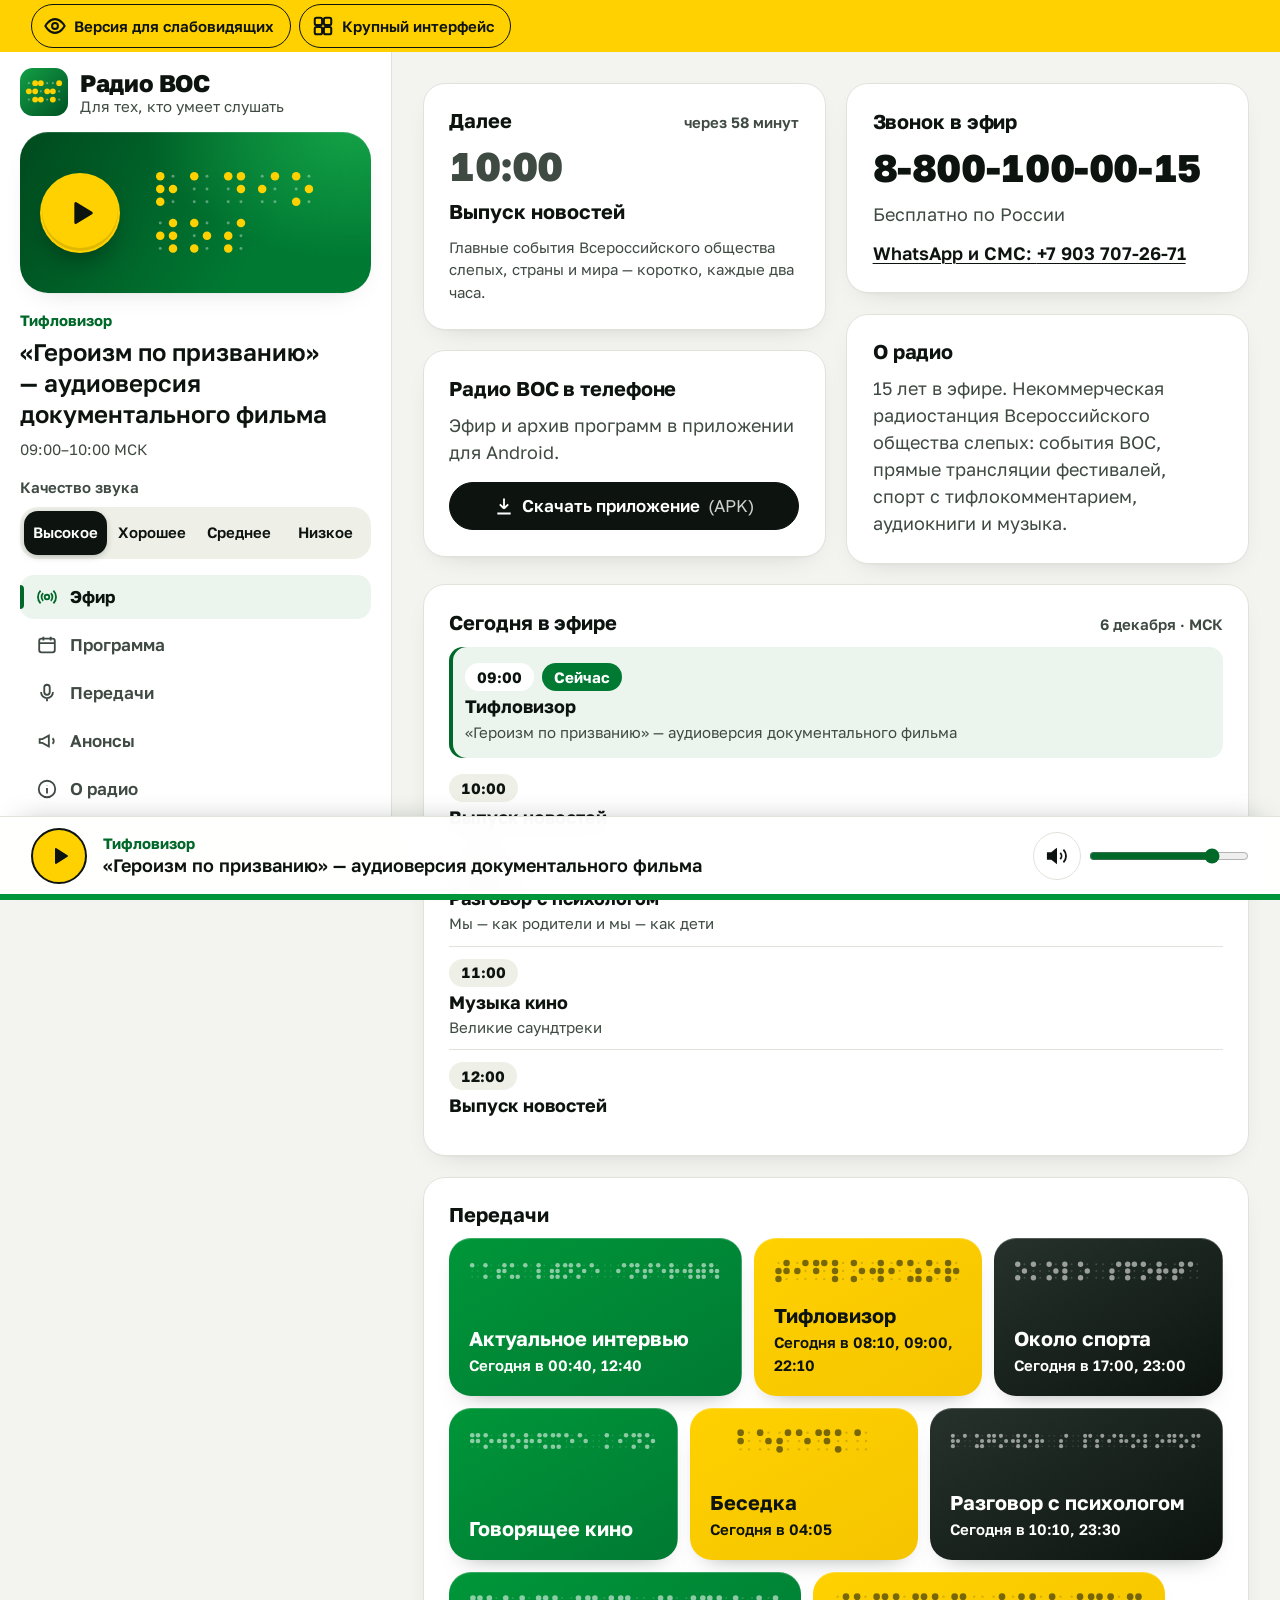
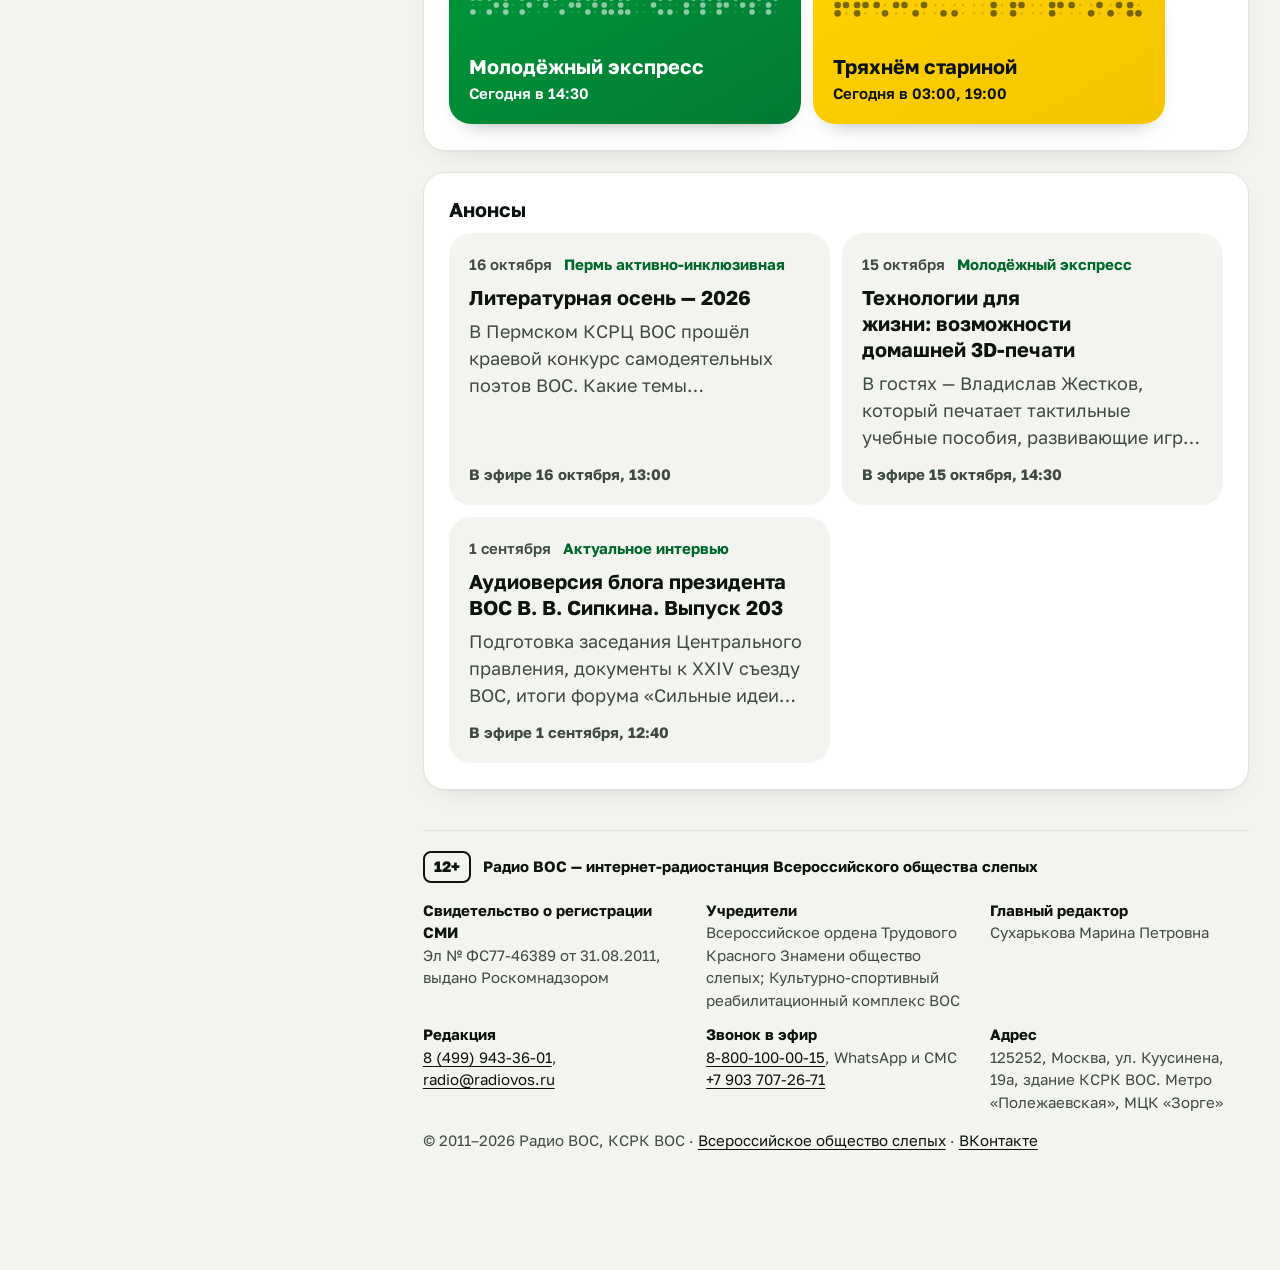
==== commit 6c64c6da: "Исправления по повторной приёмке - контраст меток «Сейчас» и «Прямой эфир» во всех схемах для слабов" ====
--- a/index.html
+++ b/index.html
@@ -23,7 +23,7 @@
   <link rel="preload" href="assets/fonts/golos-text-cyrillic-wght-normal.woff2" as="font" type="font/woff2" crossorigin>
   <link rel="icon" href="assets/img/favicon.svg" type="image/svg+xml">
   <link rel="apple-touch-icon" href="assets/img/og-icon.png">
-  <link rel="stylesheet" href="assets/css/main.css?v=25">
+  <link rel="stylesheet" href="assets/css/main.css?v=27">
   <script>
     try {
       var s = JSON.parse(localStorage.getItem("vos-a11y") || "{}"), r = document.documentElement;
@@ -45,6 +45,7 @@
 
   <!-- ============ Шапка — жёлтая полоса флага ============ -->
   <header class="topline">
+    <h1 class="visually-hidden">Радио ВОС — интернет-радио Всероссийского общества слепых</h1>
     <button class="topline__btn" type="button" id="a11y-toggle" aria-expanded="false" aria-controls="a11y-panel">
       <svg viewBox="0 0 24 24" fill="none" stroke="currentColor" stroke-width="2.2" aria-hidden="true"><path d="M1.5 12S5.5 4.5 12 4.5 22.5 12 22.5 12 18.5 19.5 12 19.5 1.5 12 1.5 12z"/><circle cx="12" cy="12" r="3.2"/></svg>
       <span data-a11y-label><span class="topline__long">Версия для слабовидящих</span><span class="topline__short">Для слабовидящих</span></span>
@@ -183,7 +184,6 @@
     <!-- ============ Справа: модули ============ -->
     <div class="content">
     <main id="content" tabindex="-1">
-      <h1 class="visually-hidden">Радио ВОС — интернет-радио Всероссийского общества слепых</h1>
 
       <div class="home">
         <div class="stack">
@@ -204,7 +204,7 @@
             <h2>Радио ВОС в телефоне</h2>
             <p>Эфир и архив программ в приложении для Android.</p>
             <a class="btn btn--dark" href="https://radiovos.ru/download/radiovos.apk" download>
-              <svg viewBox="0 0 24 24" fill="none" stroke="currentColor" stroke-width="2.2" aria-hidden="true"><path d="M12 3v12m0 0 5-5m-5 5-5-5M4 21h16"/></svg>Скачать приложение</a>
+              <svg viewBox="0 0 24 24" fill="none" stroke="currentColor" stroke-width="2.2" aria-hidden="true"><path d="M12 3v12m0 0 5-5m-5 5-5-5M4 21h16"/></svg>Скачать приложение <span class="btn__note">(APK)</span></a>
           </section>
         </div>
 
@@ -218,8 +218,8 @@
           </section>
 
           <section class="mod mod--about" id="o-radio" tabindex="-1">
-            <h2>15 лет в эфире</h2>
-            <p>Некоммерческая радиостанция Всероссийского общества слепых: события ВОС, прямые трансляции фестивалей, спорт с тифлокомментарием, аудиокниги и музыка.</p>
+            <h2>О радио</h2>
+            <p>15 лет в эфире. Некоммерческая радиостанция Всероссийского общества слепых: события ВОС, прямые трансляции фестивалей, спорт с тифлокомментарием, аудиокниги и музыка.</p>
           </section>
         </div>
 
@@ -335,7 +335,7 @@
   <div class="visually-hidden" id="sr-status" role="status" aria-live="polite"></div>
   <div class="toast" id="toast" role="alert" hidden></div>
 
-  <script src="assets/js/data.js?v=25"></script>
-  <script src="assets/js/main.js?v=25"></script>
+  <script src="assets/js/data.js?v=27"></script>
+  <script src="assets/js/main.js?v=27"></script>
 </body>
 </html>
--- a/assets/css/main.css
+++ b/assets/css/main.css
@@ -280,7 +280,11 @@
   .topline { position: static; }
   .topline__long { display: none; }
   .topline__short { display: inline; }
-  .topline__btn { flex: 1; justify-content: center; padding: 0 var(--s-3); }
+  .topline__btn { flex: 1 1 0; min-width: 0; justify-content: center; padding: 0 var(--s-3); }
+}
+@media (max-width: 400px) {
+  .topline__btn { white-space: normal; text-align: center; line-height: var(--lh-tight); padding: var(--s-1) var(--s-2); }
+  .topline__btn svg { display: none; }
 }
 
 /* =========================================================
@@ -537,6 +541,7 @@
 .mod p { color: var(--muted); }
 .mod__head { display: flex; flex-wrap: wrap; align-items: baseline; justify-content: space-between; gap: var(--s-1) var(--s-3); }
 .mod__meta { color: var(--muted); font-size: var(--t-sm); font-weight: var(--w-medium); }
+.btn__note { font-weight: var(--w-regular); opacity: .8; }
 .mod > .btn { align-self: stretch; margin-top: var(--s-1); padding-inline: var(--s-4); text-align: center; }
 
 /* Пилюля времени */
@@ -555,6 +560,7 @@
 }
 .pill--live { background: var(--green-deep); color: #fff; }
 :root[data-scheme] .pill { box-shadow: inset 0 0 0 2px var(--text); }
+:root[data-scheme] .pill--live { background: var(--text); color: var(--bg); }
 
 /* «Далее» */
 .next__row { display: flex; flex-wrap: wrap; align-items: center; gap: var(--s-2); }
@@ -594,6 +600,7 @@
 }
 :root[data-scheme] .mod--call.is-live { background: var(--bg); color: var(--text); border: 3px solid var(--text); }
 :root[data-scheme] .mod--call.is-live p { color: var(--text); }
+:root[data-scheme] .mod--call.is-live .call__live { background: var(--text); color: var(--bg); }
 
 /* ---------- Сегодня в эфире ---------- */
 .slots { display: grid; margin: 0; padding: 0; list-style: none; }
@@ -739,7 +746,7 @@
 .play--small svg { width: 24px; height: 24px; }
 .bar__now { display: grid; min-width: 0; flex: 1; line-height: var(--lh-snug); }
 .bar__show { color: var(--brand); font-size: var(--t-sm); font-weight: var(--w-bold); }
-.bar__title { overflow: hidden; text-overflow: ellipsis; white-space: nowrap; font-weight: var(--w-medium); }
+.bar__title { font-weight: var(--w-medium); display: -webkit-box; -webkit-line-clamp: 2; -webkit-box-orient: vertical; overflow: hidden; }
 .bar__vol { display: flex; align-items: center; gap: var(--s-2); }
 .bar__vol input { width: clamp(90px, 14vw, 160px); height: var(--hit-sm); margin: 0; accent-color: var(--green-ink); cursor: pointer; }
 @media (max-width: 520px) { .bar__vol input { display: none; } }
@@ -923,12 +930,14 @@
    Появление модулей
    ========================================================= */
 @keyframes fade { from { opacity: 0; transform: translateY(8px); } }
-.home > .mod, .stack > .mod { animation: fade .5s var(--ease) both; }
-.home .stack:first-child > :nth-child(2) { animation-delay: .06s; }
-.home .stack:nth-child(2) > :first-child { animation-delay: .08s; }
-.home .stack:nth-child(2) > :nth-child(2) { animation-delay: .14s; }
-.home > .mod--today { animation-delay: .12s; }
-.home > .mod--wide { animation-delay: .18s; }
+/* Анимация включается скриптом, только если вкладка видна:
+   без анимации модули просто видны сразу */
+.anim .home > .mod, .anim .stack > .mod { animation: fade .5s var(--ease) both; }
+.anim .home .stack:first-child > :nth-child(2) { animation-delay: .06s; }
+.anim .home .stack:nth-child(2) > :first-child { animation-delay: .08s; }
+.anim .home .stack:nth-child(2) > :nth-child(2) { animation-delay: .14s; }
+.anim .home > .mod--today { animation-delay: .12s; }
+.anim .home > .mod--wide { animation-delay: .18s; }
 
 @media (prefers-reduced-motion: reduce) {
   html { scroll-behavior: auto; }
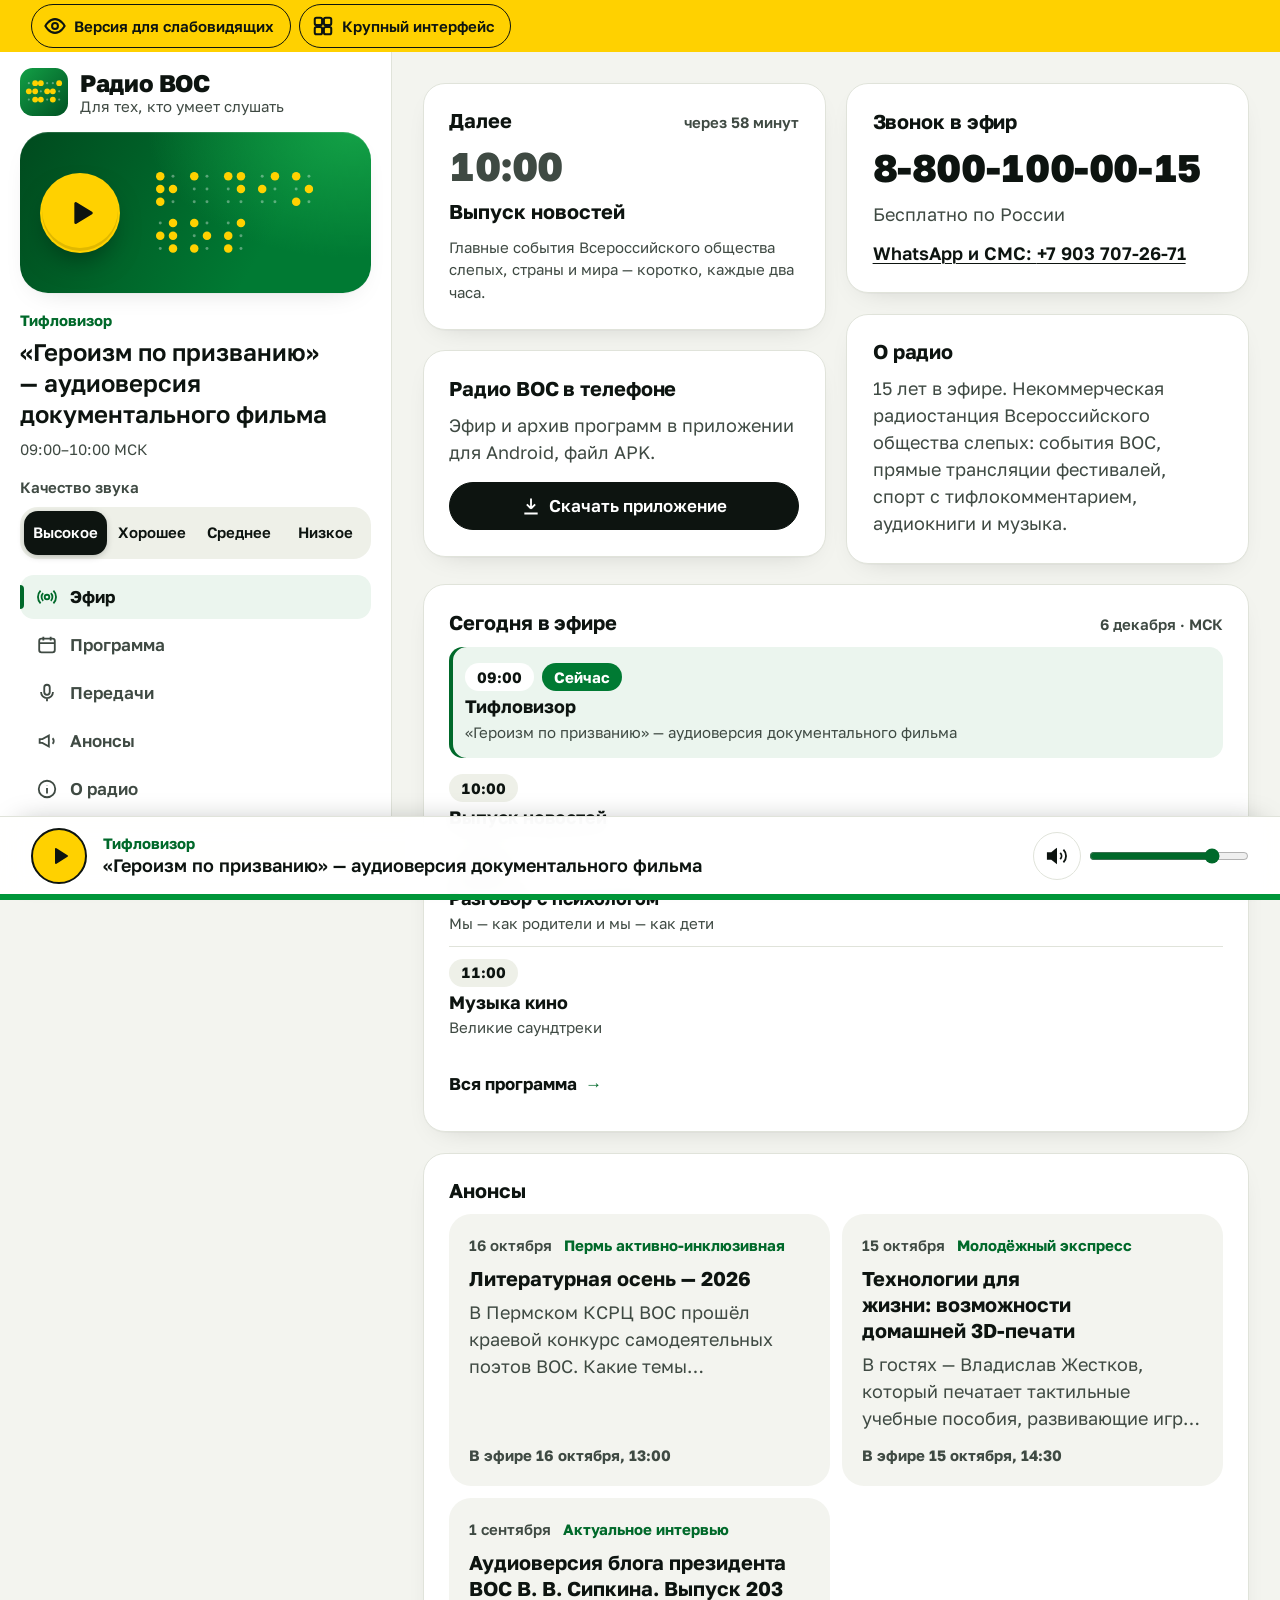
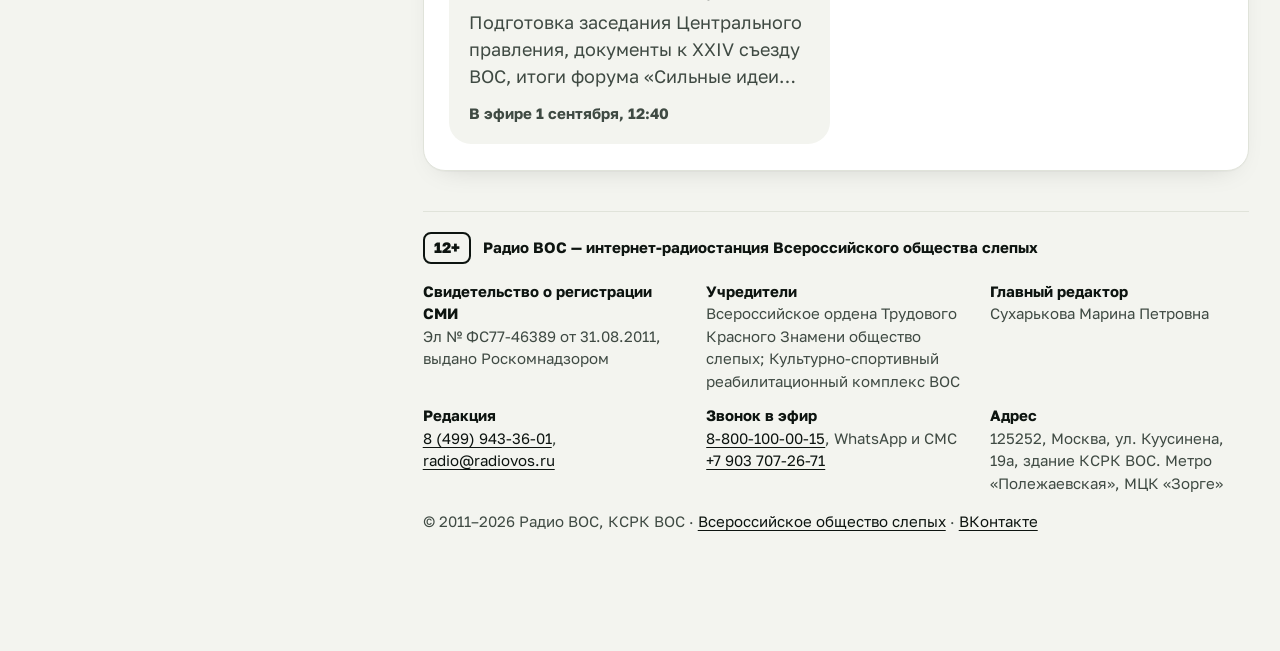
==== commit 712fb2f0: "Разгрузить главную от программ: «Передачи» и «Программа» — отдельные разделы По просьбе заказчика: н" ====
--- a/index.html
+++ b/index.html
@@ -23,7 +23,7 @@
   <link rel="preload" href="assets/fonts/golos-text-cyrillic-wght-normal.woff2" as="font" type="font/woff2" crossorigin>
   <link rel="icon" href="assets/img/favicon.svg" type="image/svg+xml">
   <link rel="apple-touch-icon" href="assets/img/og-icon.png">
-  <link rel="stylesheet" href="assets/css/main.css?v=27">
+  <link rel="stylesheet" href="assets/css/main.css?v=31">
   <script>
     try {
       var s = JSON.parse(localStorage.getItem("vos-a11y") || "{}"), r = document.documentElement;
@@ -127,7 +127,7 @@
    <div class="layout">
     <!-- ============ Слева: эфир и меню ============ -->
     <aside class="side" aria-label="Эфир и разделы">
-      <a class="logo" href="#" aria-label="Радио ВОС, в начало страницы">
+      <a class="logo" href="#/" aria-label="Радио ВОС, на главную">
         <img src="assets/img/logo.svg" alt="" width="48" height="48">
         <span class="logo__text"><b>Радио ВОС</b><small>Для тех, кто умеет слушать</small></span>
       </a>
@@ -163,13 +163,13 @@
         </fieldset>
       </section>
 
-      <nav class="menu" aria-label="Разделы главной страницы">
+      <nav class="menu" aria-label="Разделы сайта">
         <ul>
-          <li><a href="#" aria-current="page">
+          <li><a href="#/" data-route="" aria-current="page">
             <svg viewBox="0 0 24 24" fill="none" stroke="currentColor" stroke-width="2" aria-hidden="true"><circle cx="12" cy="12" r="2.5"/><path d="M7.8 16.2a6 6 0 0 1 0-8.4M16.2 7.8a6 6 0 0 1 0 8.4M5 19a10 10 0 0 1 0-14M19 5a10 10 0 0 1 0 14"/></svg>Эфир</a></li>
-          <li><a href="#programma" data-anchor>
+          <li><a href="#/programma" data-route="programma">
             <svg viewBox="0 0 24 24" fill="none" stroke="currentColor" stroke-width="2" aria-hidden="true"><rect x="3.5" y="5" width="17" height="15" rx="2.5"/><path d="M3.5 10h17M8 3v4M16 3v4"/></svg>Программа</a></li>
-          <li><a href="#peredachi" data-anchor>
+          <li><a href="#/peredachi" data-route="peredachi">
             <svg viewBox="0 0 24 24" fill="none" stroke="currentColor" stroke-width="2" aria-hidden="true"><rect x="9" y="3" width="6" height="11" rx="3"/><path d="M5.5 11a6.5 6.5 0 0 0 13 0M12 17.5V21"/></svg>Передачи</a></li>
           <li><a href="#anonsy" data-anchor>
             <svg viewBox="0 0 24 24" fill="none" stroke="currentColor" stroke-width="2" aria-hidden="true"><path d="M4 10v4h3l7 4V6L7 10H4zM18 9a4 4 0 0 1 0 6"/></svg>Анонсы</a></li>
@@ -185,6 +185,7 @@
     <div class="content">
     <main id="content" tabindex="-1">
 
+      <div class="view" data-view="">
       <div class="home">
         <div class="stack">
           <section class="mod mod--next">
@@ -202,9 +203,9 @@
 
           <section class="mod mod--app">
             <h2>Радио ВОС в телефоне</h2>
-            <p>Эфир и архив программ в приложении для Android.</p>
+            <p>Эфир и архив программ в приложении для Android, файл APK.</p>
             <a class="btn btn--dark" href="https://radiovos.ru/download/radiovos.apk" download>
-              <svg viewBox="0 0 24 24" fill="none" stroke="currentColor" stroke-width="2.2" aria-hidden="true"><path d="M12 3v12m0 0 5-5m-5 5-5-5M4 21h16"/></svg>Скачать приложение <span class="btn__note">(APK)</span></a>
+              <svg viewBox="0 0 24 24" fill="none" stroke="currentColor" stroke-width="2.2" aria-hidden="true"><path d="M12 3v12m0 0 5-5m-5 5-5-5M4 21h16"/></svg>Скачать приложение</a>
           </section>
         </div>
 
@@ -223,24 +224,41 @@
           </section>
         </div>
 
-        <section class="mod mod--today" id="programma" tabindex="-1">
+        <section class="mod mod--today" id="segodnya" tabindex="-1">
           <div class="mod__head">
             <h2>Сегодня в эфире</h2>
             <p class="mod__meta" id="today-date"></p>
           </div>
           <ol class="slots" id="today-list"></ol>
+          <a class="more" href="#/programma">Вся программа</a>
         </section>
 
-        <section class="mod mod--wide" id="peredachi" tabindex="-1">
-          <h2>Передачи</h2>
-          <ul class="tiles" id="tiles"></ul>
-        </section>
 
         <section class="mod mod--wide" id="anonsy" tabindex="-1">
           <h2>Анонсы</h2>
           <ul class="cards" id="cards"></ul>
         </section>
       </div>
+      </div>
+
+      <!-- Программа передач — отдельный раздел -->
+      <section class="view" data-view="programma" aria-labelledby="v-prog" hidden>
+        <div class="view__head">
+          <h2 id="v-prog" tabindex="-1">Программа передач</h2>
+          <p class="mod__meta" id="prog-date"></p>
+        </div>
+        <div class="mod">
+          <ol class="slots slots--full" id="full-list"></ol>
+        </div>
+      </section>
+
+      <!-- Передачи — отдельный раздел -->
+      <section class="view" data-view="peredachi" aria-labelledby="v-shows" hidden>
+        <div class="view__head">
+          <h2 id="v-shows" tabindex="-1">Передачи</h2>
+        </div>
+        <ul class="tiles tiles--full" id="tiles"></ul>
+      </section>
     </main>
 
     <footer class="foot" id="kontakty" tabindex="-1">
@@ -335,7 +353,7 @@
   <div class="visually-hidden" id="sr-status" role="status" aria-live="polite"></div>
   <div class="toast" id="toast" role="alert" hidden></div>
 
-  <script src="assets/js/data.js?v=27"></script>
-  <script src="assets/js/main.js?v=27"></script>
+  <script src="assets/js/data.js?v=31"></script>
+  <script src="assets/js/main.js?v=31"></script>
 </body>
 </html>
--- a/assets/css/main.css
+++ b/assets/css/main.css
@@ -544,6 +544,34 @@
 .btn__note { font-weight: var(--w-regular); opacity: .8; }
 .mod > .btn { align-self: stretch; margin-top: var(--s-1); padding-inline: var(--s-4); text-align: center; }
 
+/* Ссылка «Вся программа →» */
+.more {
+  display: inline-flex;
+  align-items: center;
+  gap: var(--s-2);
+  align-self: flex-start;
+  min-height: var(--hit-sm);
+  color: var(--text);
+  font-size: var(--t-md);
+  font-weight: var(--w-bold);
+  text-decoration: none;
+}
+.more::after { content: "→" / ""; color: var(--green-ink); transition: transform .2s var(--ease); }
+.more:hover { text-decoration: underline; }
+.more:hover::after { transform: translateX(3px); }
+
+/* Отдельные разделы в правой части */
+.view__head { display: flex; flex-wrap: wrap; align-items: baseline; justify-content: space-between; gap: var(--s-2) var(--s-4); margin-bottom: var(--gap); }
+.view__head h2 { font-size: clamp(var(--t-2xl), 4cqi, var(--t-4xl)); font-weight: var(--w-black); letter-spacing: -.02em; }
+.anim .view:not([hidden]) { animation: fade .35s var(--ease); }
+.slots--full .slot { padding: var(--s-4) 0; }
+.slots--full .slot__title { -webkit-line-clamp: unset; }
+.slot.is-past .slot__show, .slot.is-past .pill { color: var(--muted) !important; }
+.tiles--full { gap: var(--gap); }
+.tiles--full > li { flex-basis: 16rem; max-width: 26rem; }
+.tiles--full .tile { min-height: 13rem; }
+.tile__desc { position: relative; font-size: var(--t-sm); line-height: var(--lh-snug); opacity: .92; }
+
 /* Пилюля времени */
 .pill {
   display: inline-flex;
@@ -638,7 +666,8 @@
   min-height: 9.5rem;
   padding: var(--s-5);
   border-radius: var(--r-md);
-  background: linear-gradient(150deg, var(--c-hi), var(--c));
+  /* от фирменного цвета к более тёмному: текст везде не ниже 5.5:1 */
+  background: linear-gradient(150deg, var(--c), color-mix(in srgb, var(--c) 78%, #000));
   background-size: cover;
   background-position: center;
   color: var(--ink);
@@ -647,7 +676,8 @@
   transition: transform .25s var(--ease), box-shadow .25s var(--ease);
 }
 .tile:hover { transform: translateY(-2px); box-shadow: inset 0 1px 0 rgba(255, 255, 255, .22), var(--shadow-lift); }
-.tile[data-c="sun"] { --c: #f5c400; --c-hi: var(--flag-yellow); --ink: #0d1410; }
+.tile[data-c="sun"] { --c: var(--flag-yellow); --ink: #0d1410; }
+.tile[data-c="sun"] { background: linear-gradient(150deg, var(--flag-yellow), #f2c200); }
 .tile[data-c="ink"] { --c: #0d1410; --c-hi: #26322b; }
 /* Обложка, если загружена: тёмная подложка снизу ради контраста текста */
 .tile.has-cover { background-image: linear-gradient(180deg, rgba(0, 0, 0, .05) 20%, rgba(0, 0, 0, .78)), var(--cover); --ink: #fff; }
